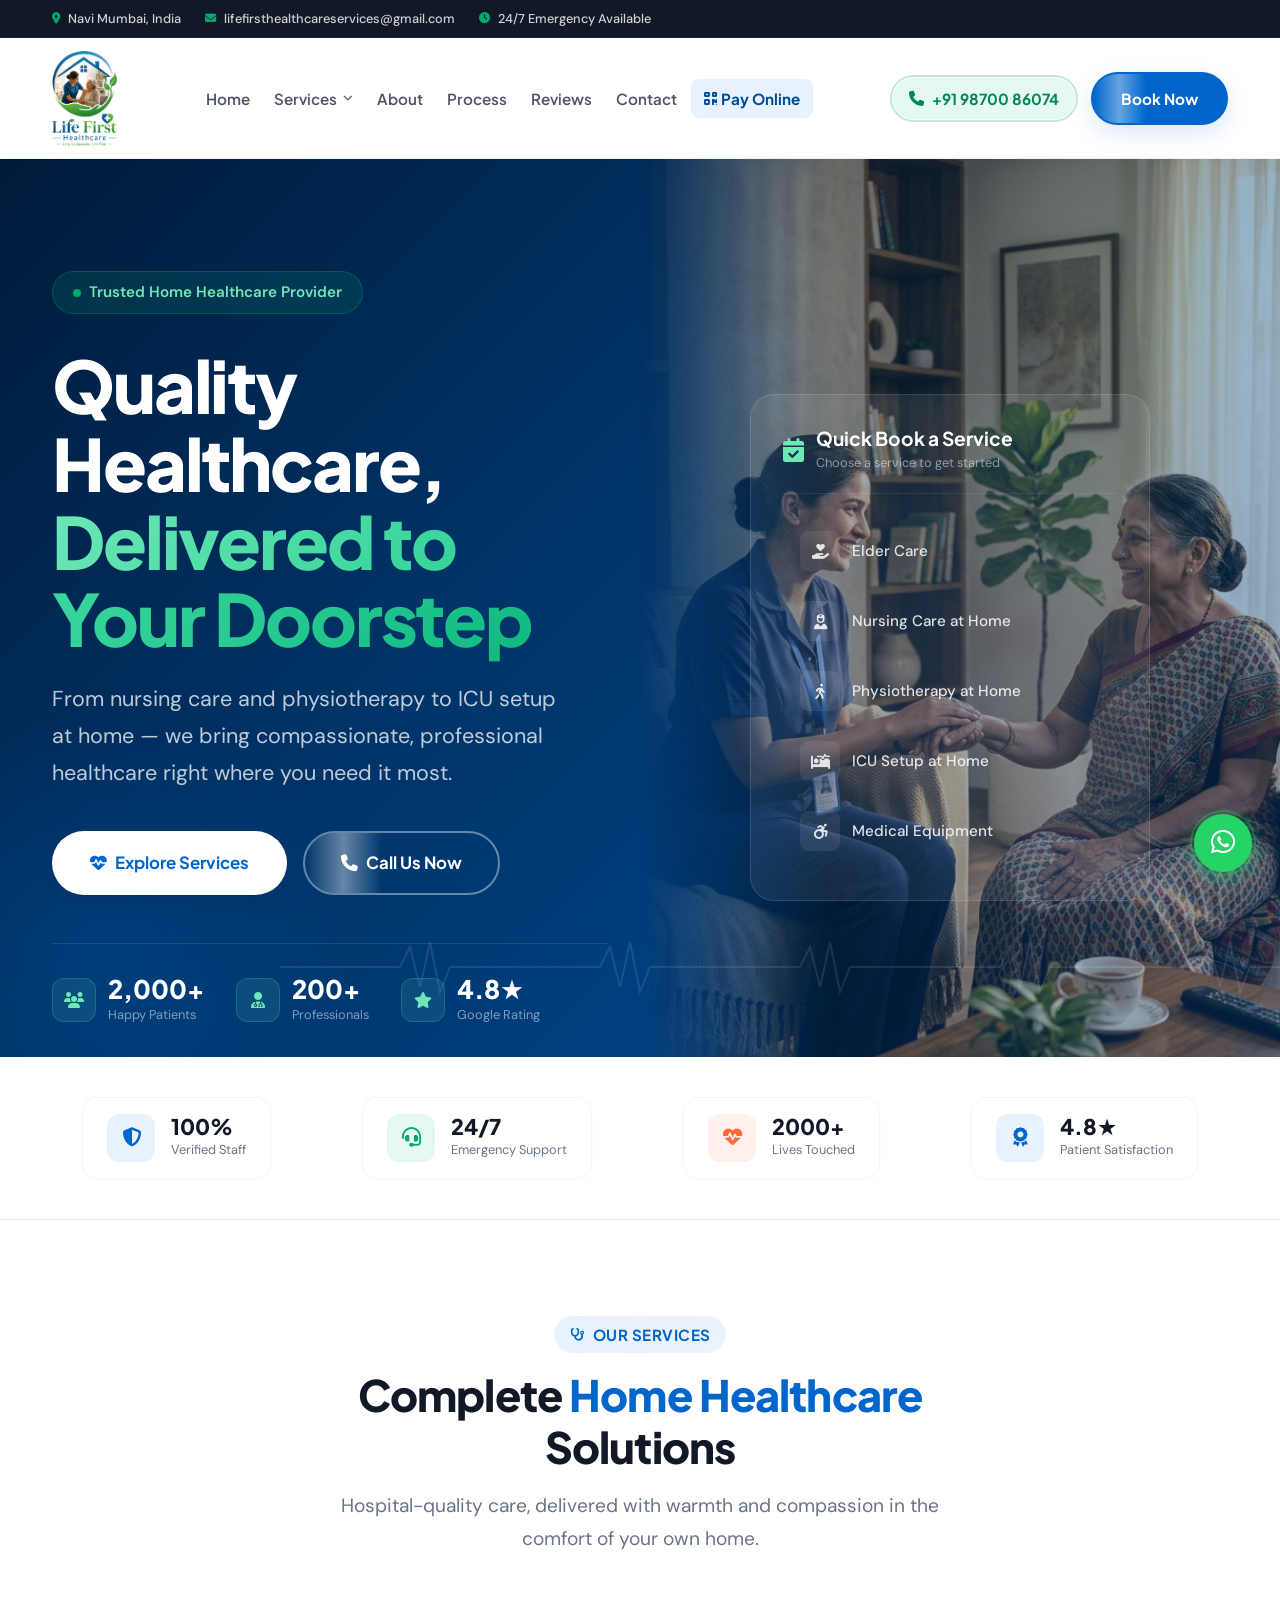
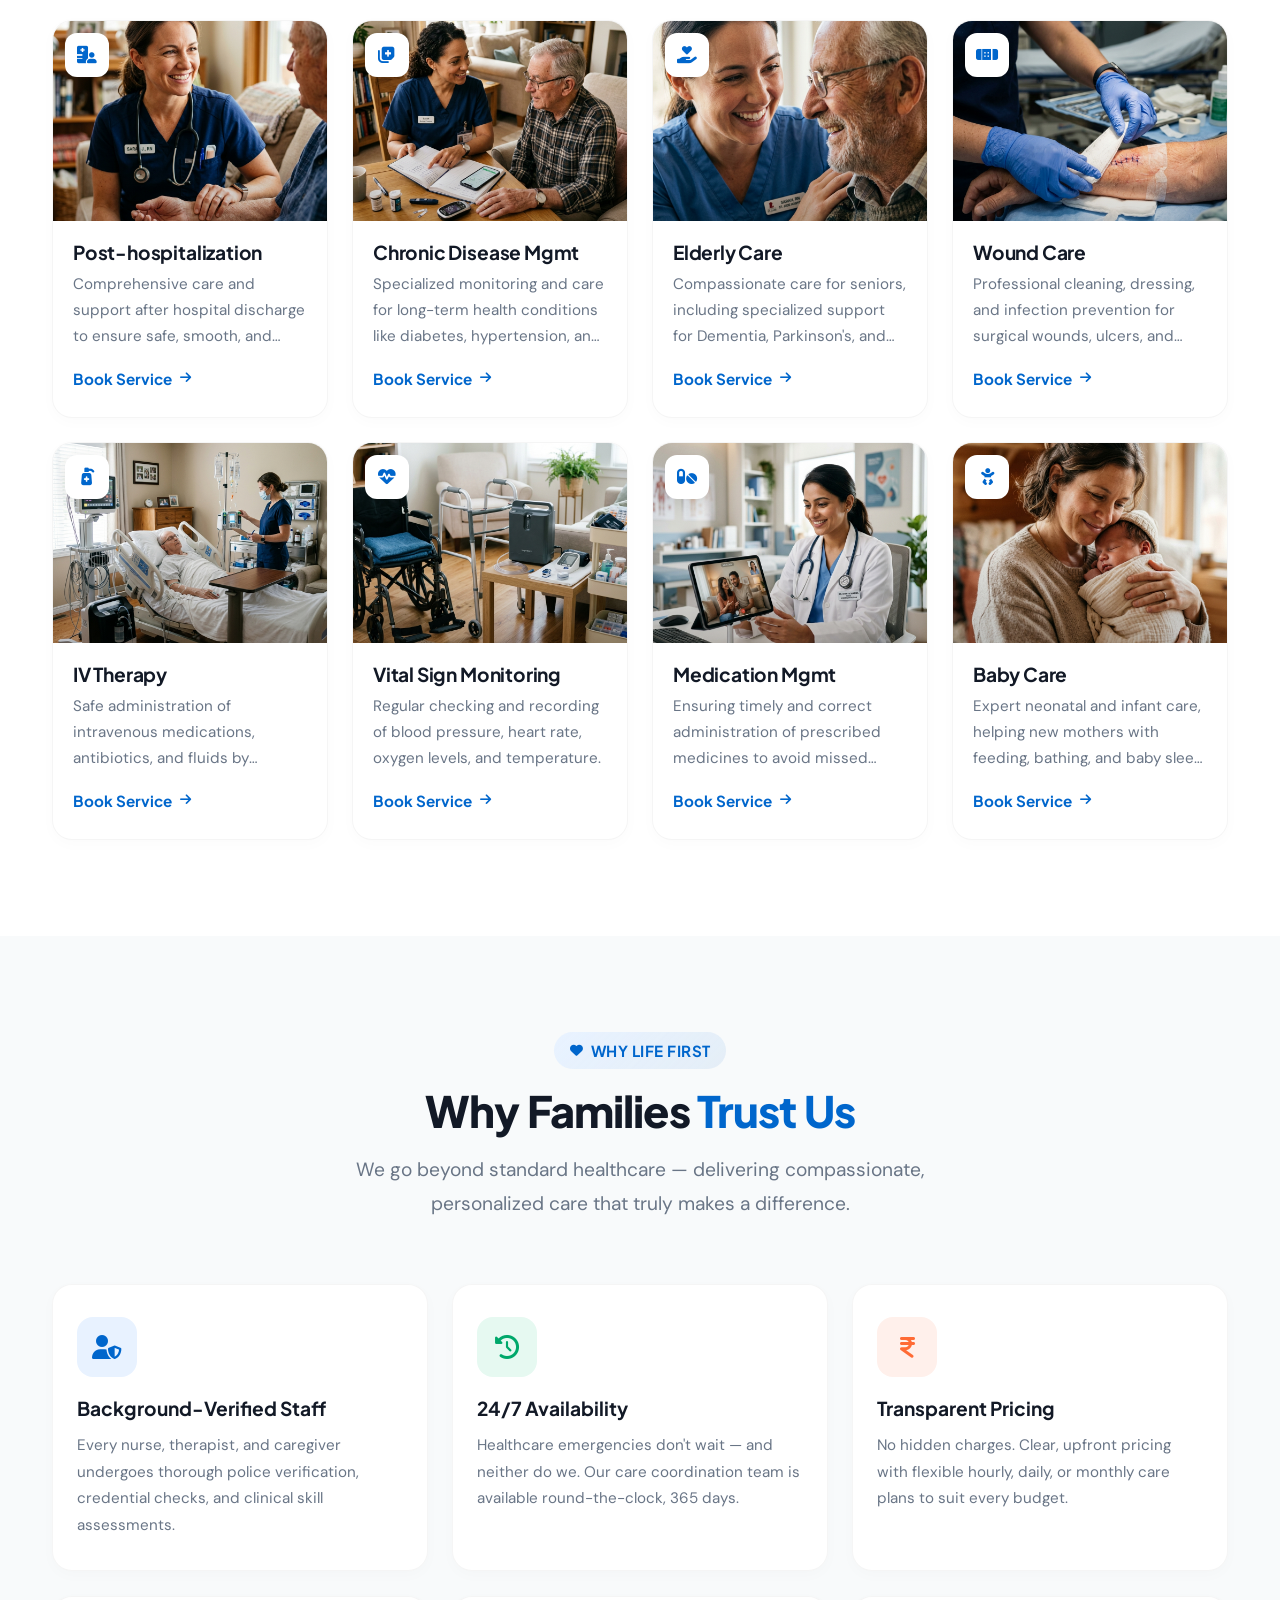
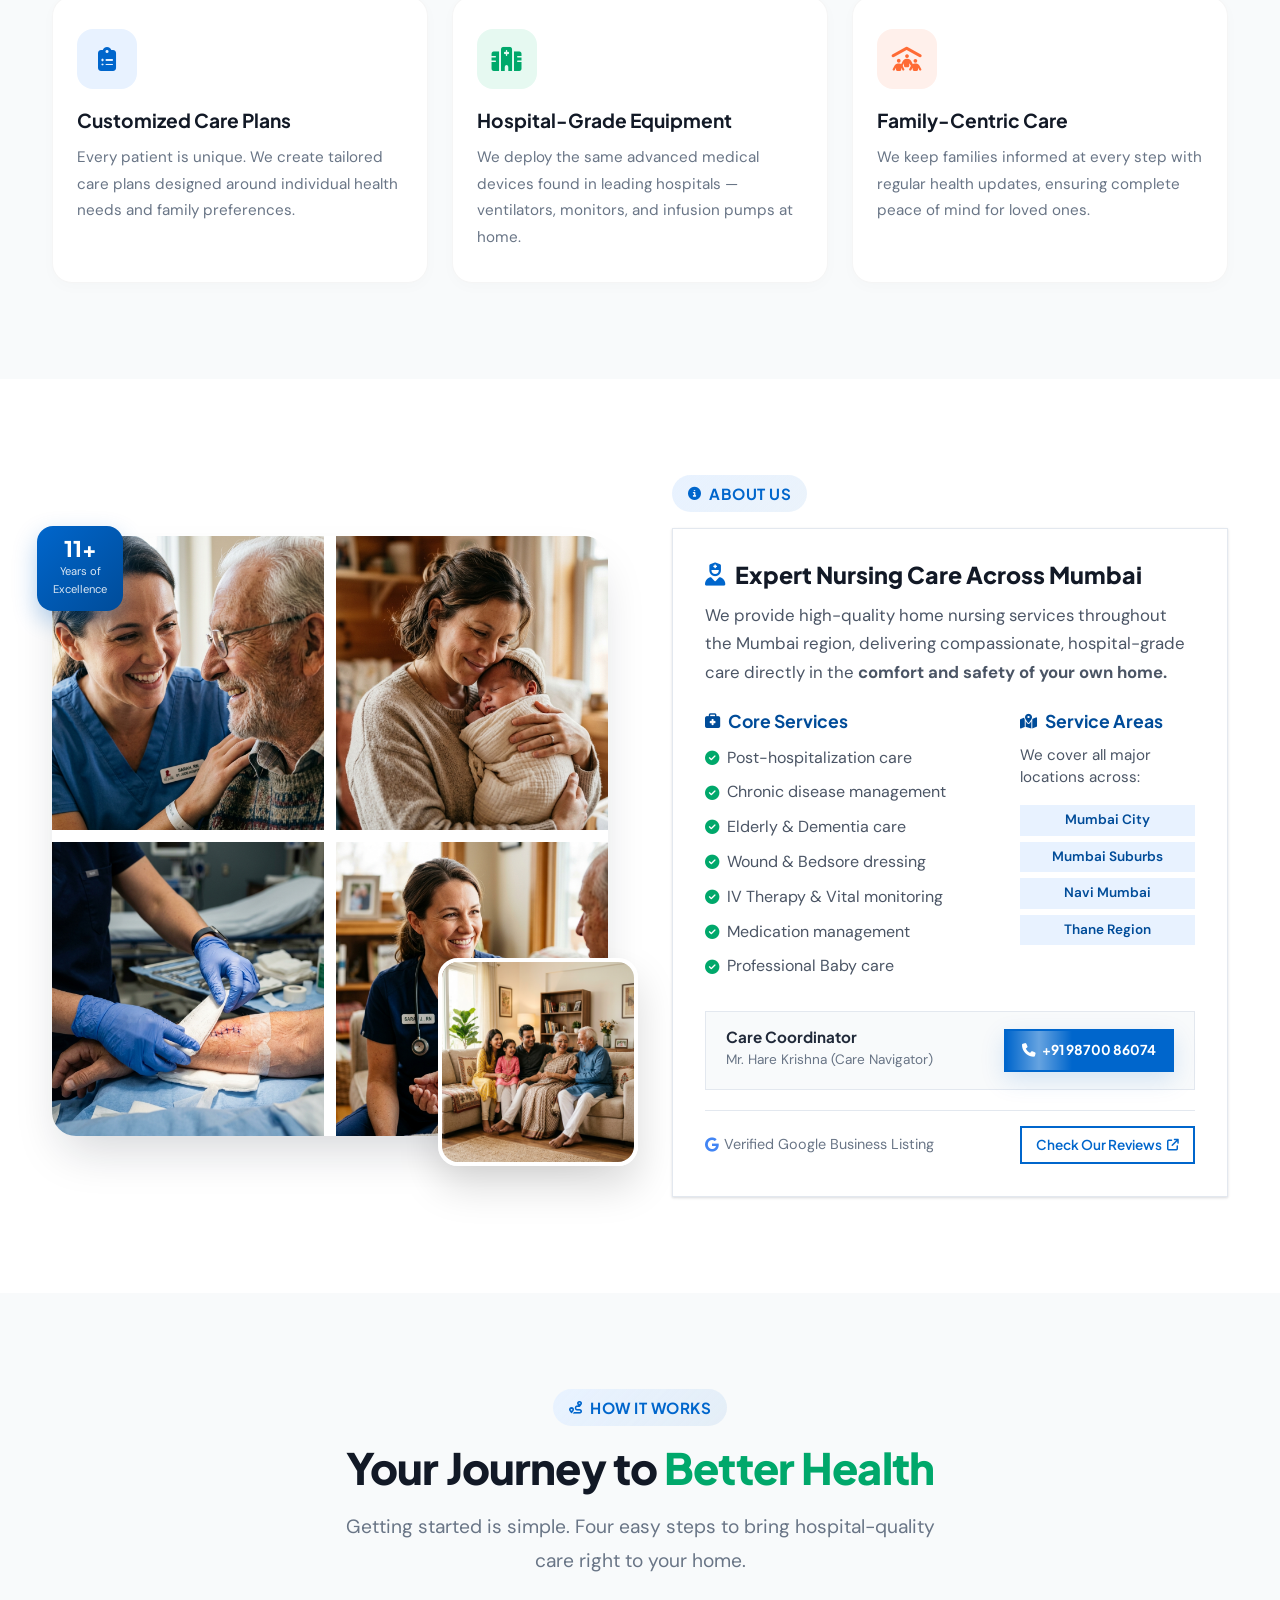
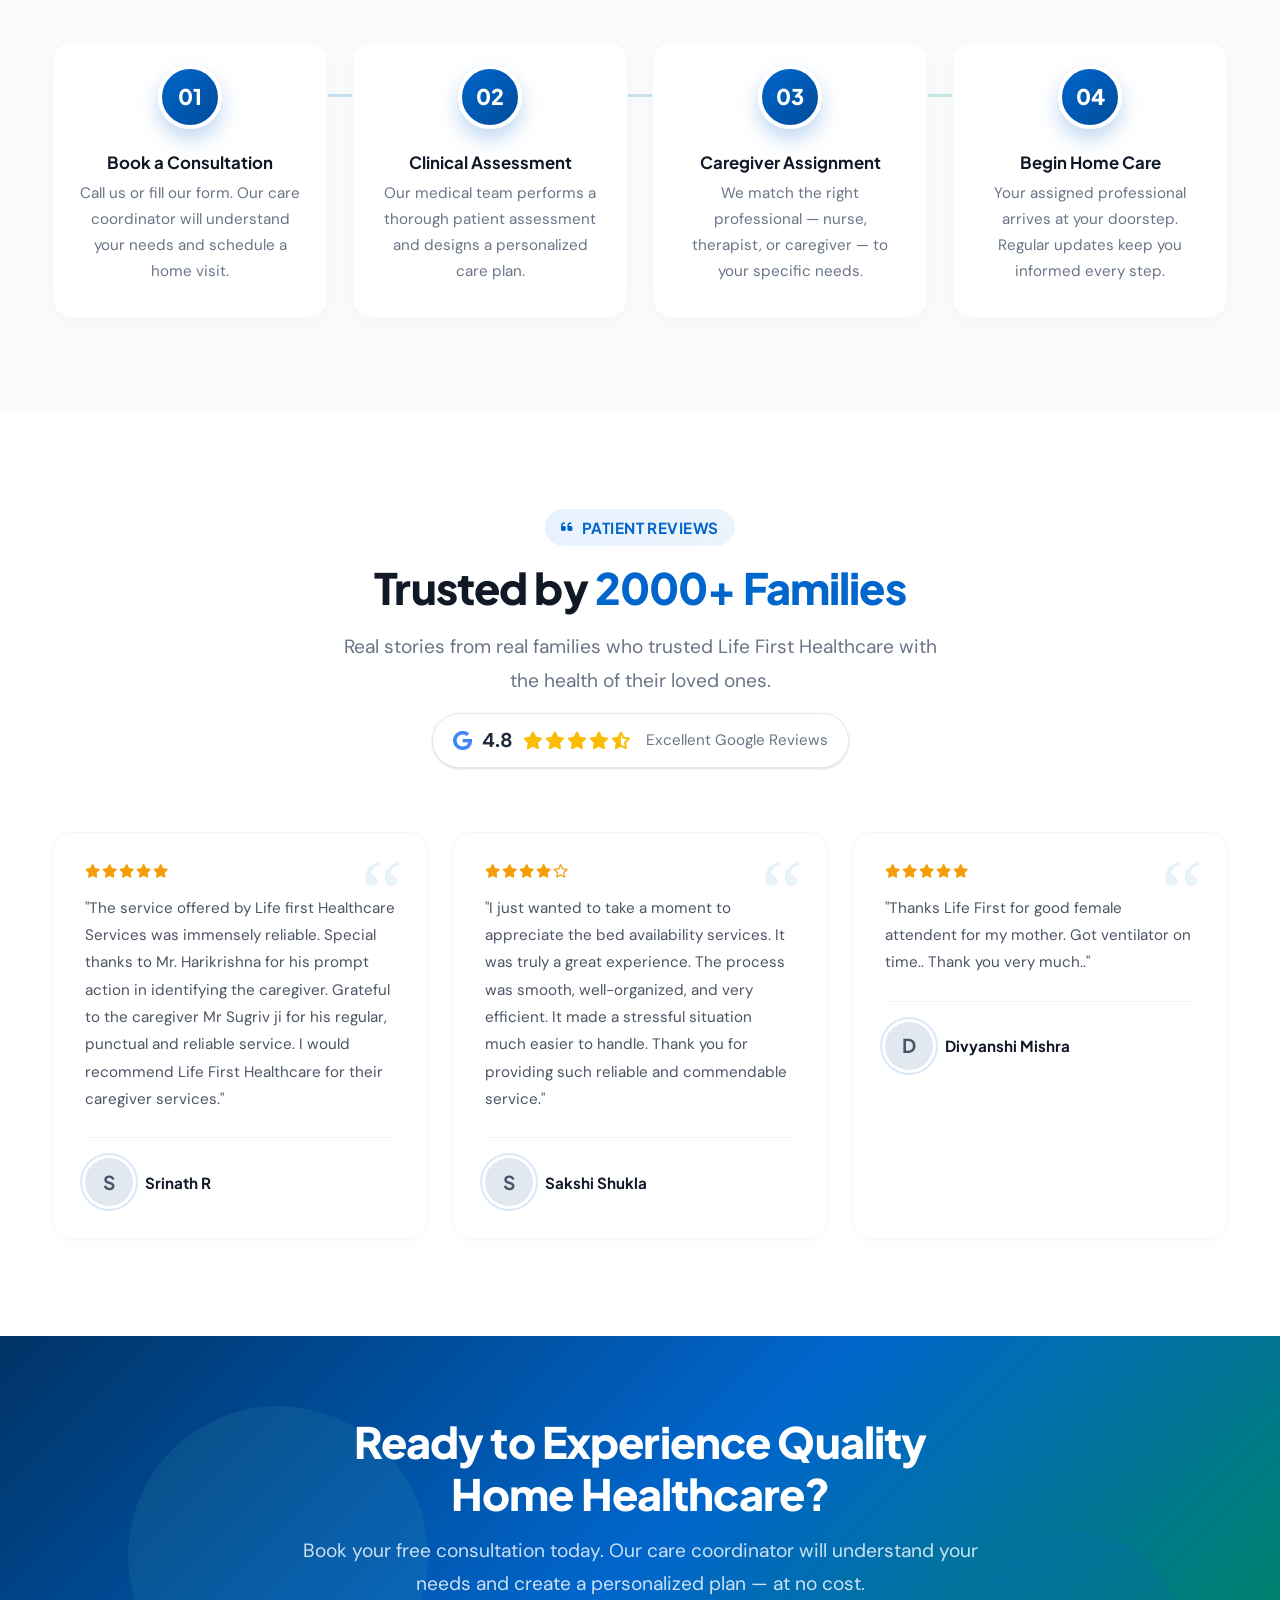
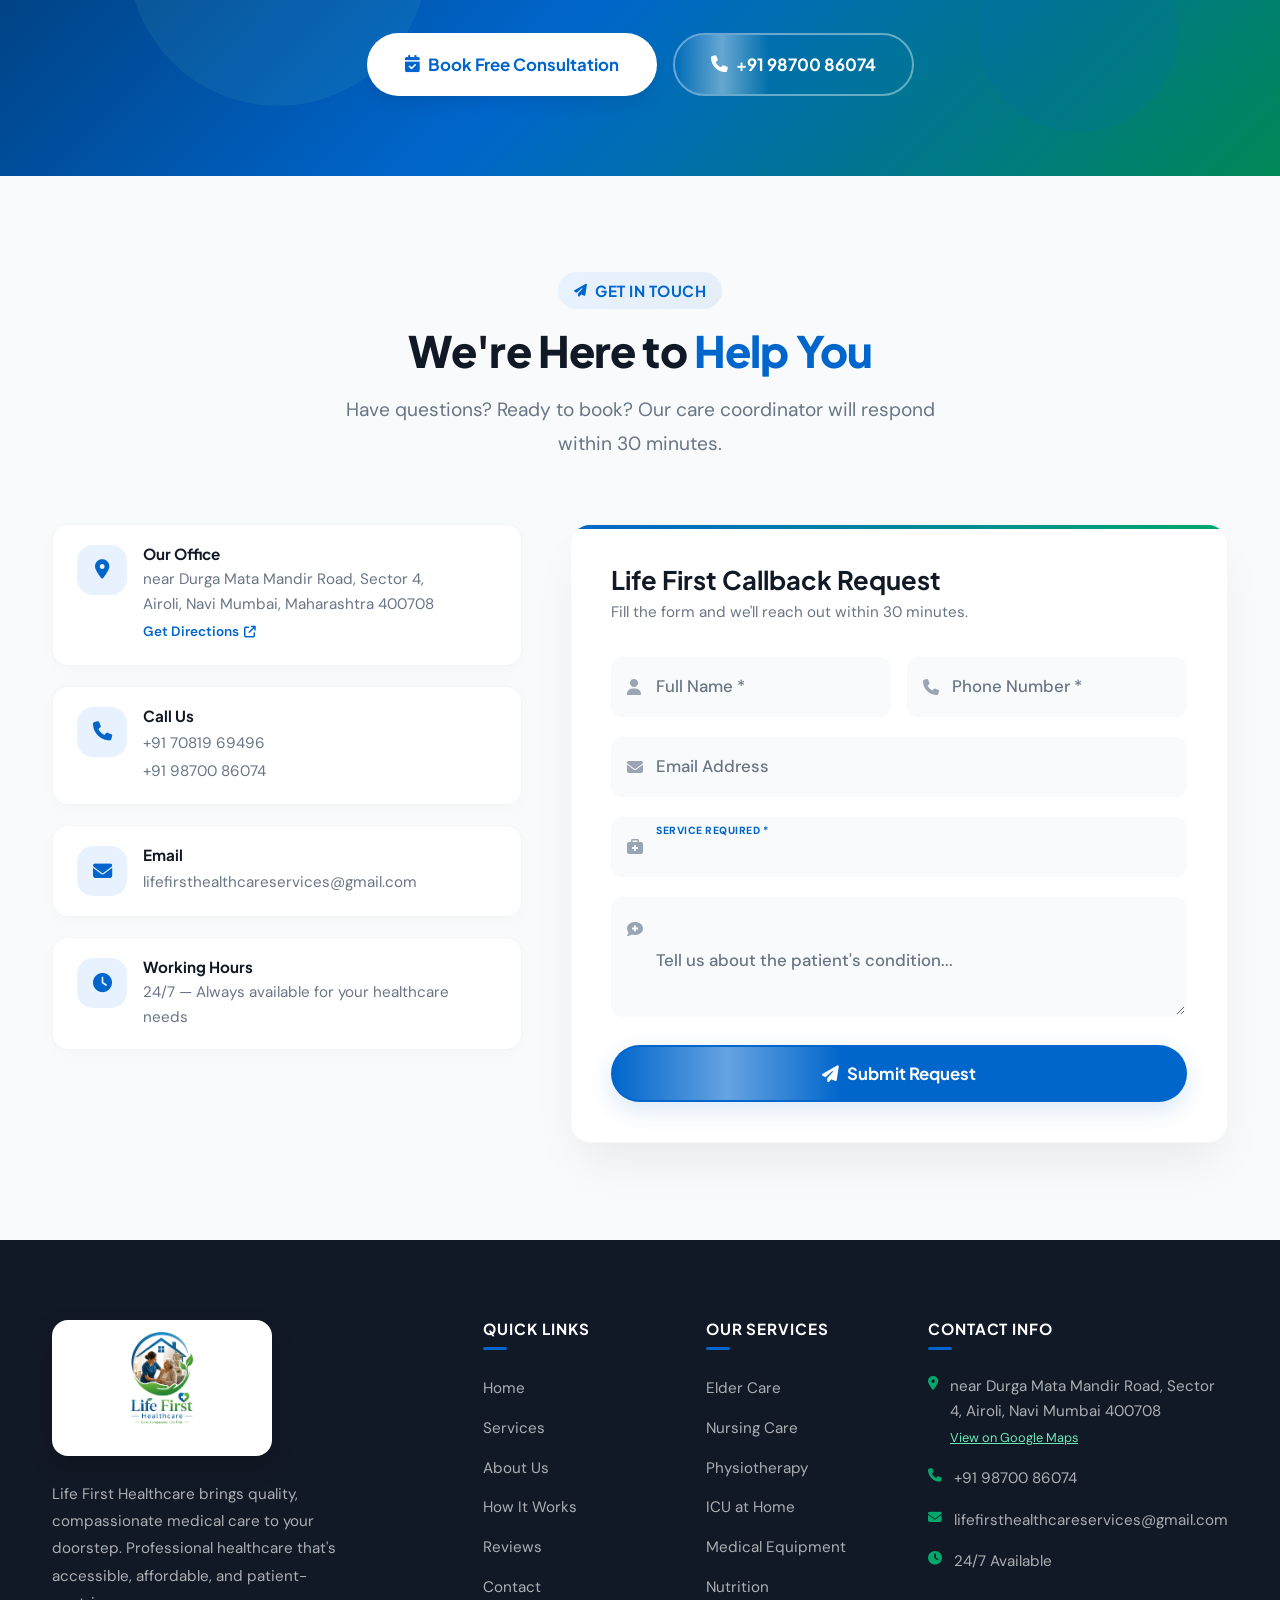
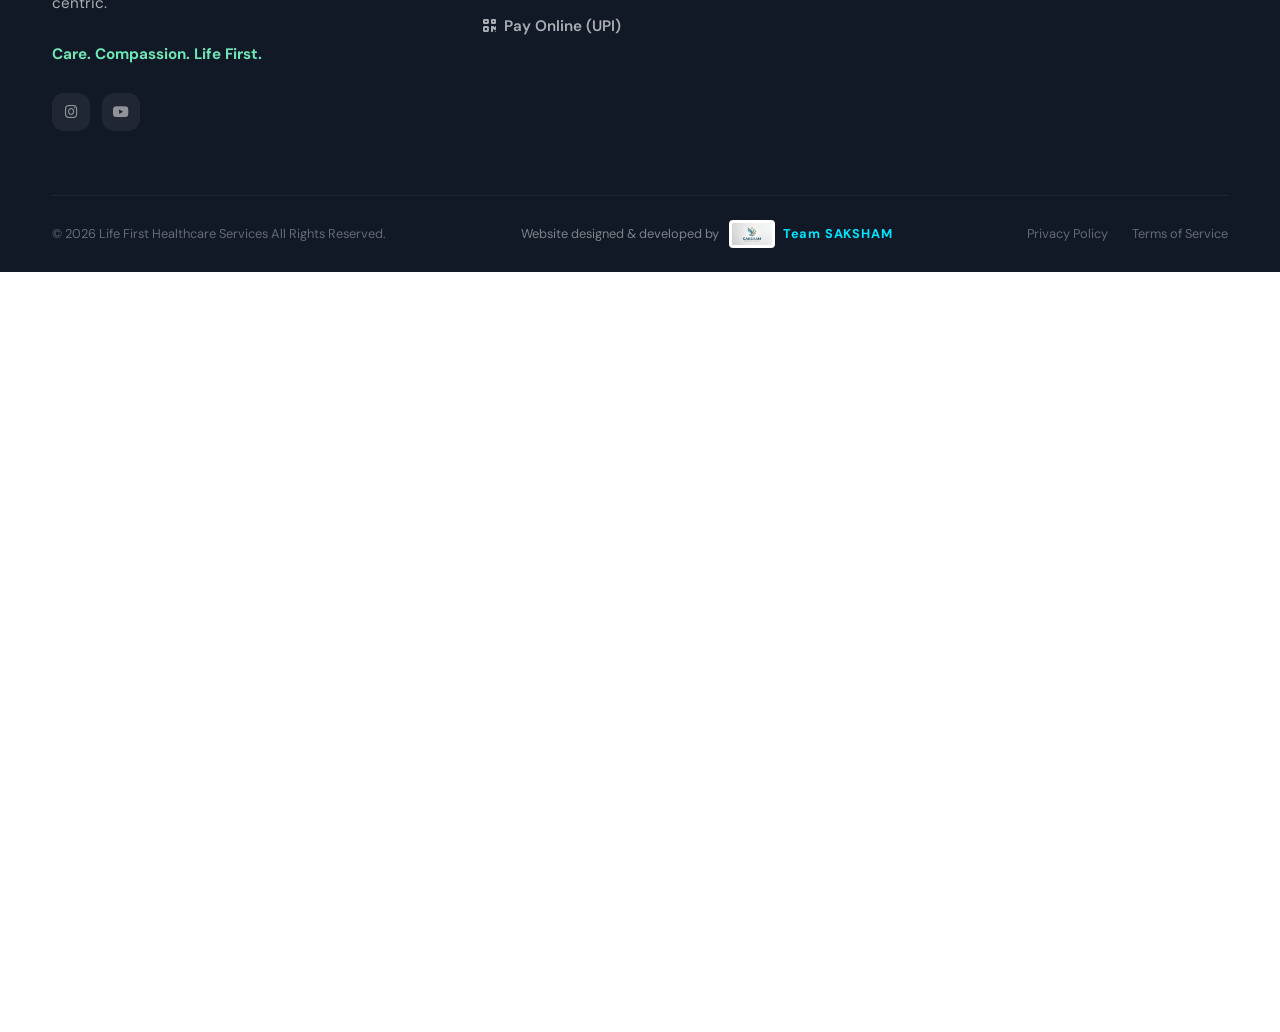
==== index.html @ e231c973 "Mobile: Increased inline style max-width to 768px for floating buttons to catch all mobile screen si" ====
<!DOCTYPE html>
<html lang="en">
<head>
  <meta charset="UTF-8" />
  <meta name="viewport" content="width=device-width, initial-scale=1.0, viewport-fit=cover" />
  <meta name="theme-color" content="#003366" />
  <title>Life First Healthcare - Quality Home Healthcare, Delivered to Your Doorstep</title>
  <meta name="description" content="Life First Healthcare provides premium home healthcare services — elder care, nursing, physiotherapy, ICU at home, lab tests & more. 24/7 care with verified professionals." />
  <meta name="keywords" content="home healthcare, elder care, nursing care, physiotherapy at home, ICU at home, lab tests, medical equipment, dental care, nutrition, Life First Healthcare" />
  
  <!-- Anti-Cache Meta Tags to force mobile browser refresh -->
  <meta http-equiv="Cache-Control" content="no-cache, no-store, must-revalidate" />
  <meta http-equiv="Pragma" content="no-cache" />
  <meta http-equiv="Expires" content="0" />

  <!-- Fonts (Plus Jakarta Sans + DM Sans) -->
  <link rel="preconnect" href="https://fonts.googleapis.com" />
  <link rel="preconnect" href="https://fonts.gstatic.com" crossorigin />
  <link href="https://fonts.googleapis.com/css2?family=Plus+Jakarta+Sans:wght@400;500;600;700;800&family=Playfair+Display:ital,wght@0,600;0,700;1,600&display=swap" rel="stylesheet" />

  <!-- Font Awesome 6 -->
  <link rel="stylesheet" href="https://cdnjs.cloudflare.com/ajax/libs/font-awesome/6.5.1/css/all.min.css" />

  <!-- Stylesheet -->
  <link rel="stylesheet" href="./assets/css/styles.css?v=32" />

  <!-- Favicon -->
  <link rel="icon" type="image/png" href="./assets/images/logo.png?v=2" />

  <!-- Hardcoded Mobile Fixes (Bypasses CSS Cache) -->
  <style>
    @media (max-width: 768px) {
      .whatsapp-float { 
        bottom: max(24px, env(safe-area-inset-bottom)) !important; 
        right: 20px !important; 
      }
      .whatsapp-btn { width: 56px !important; height: 56px !important; font-size: 1.6rem !important; }
      
      .back-to-top { 
        bottom: calc(max(24px, env(safe-area-inset-bottom)) + 72px) !important; 
        right: 28px !important; 
        width: 40px !important; 
        height: 40px !important; 
        font-size: 0.85rem !important; 
      }
    }
  </style>
</head>
<body>

  <!-- ===================== TOP BAR ===================== -->
  <div class="top-bar">
    <div class="container">
      <div class="top-bar-left">
        <div class="top-bar-item">
          <i class="fas fa-location-dot"></i>
          <span>Navi Mumbai, India</span>
        </div>
        <div class="top-bar-item">
          <i class="fas fa-envelope"></i>
          <span>lifefirsthealthcareservices@gmail.com</span>
        </div>
        <div class="top-bar-item">
          <i class="fas fa-clock"></i>
          <span>24/7 Emergency Available</span>
        </div>
      </div>
    </div>
  </div>

  <!-- ===================== HEADER ===================== -->
  <header class="header" id="header">
    <div class="container">
      <nav class="navbar">
        <a href="#home" class="logo">
          <img src="./assets/images/real-logo-cropped.png?v=3" alt="Life First Healthcare" />
        </a>

        <ul class="nav-links" id="navLinks">
          <li><a href="#home" class="active">Home</a></li>
          <li class="dropdown">
            <a href="#services" class="dropdown-toggle">
              Services <i class="fas fa-chevron-down"></i>
            </a>
            <div class="dropdown-menu">
              <a href="#services" class="dropdown-item">
                <span class="dd-icon"><i class="fas fa-hand-holding-heart"></i></span> Elder Care
              </a>
              <a href="#services" class="dropdown-item">
                <span class="dd-icon"><i class="fas fa-user-nurse"></i></span> Nursing Care
              </a>
              <a href="#services" class="dropdown-item">
                <span class="dd-icon"><i class="fas fa-person-walking"></i></span> Physiotherapy
              </a>
              <a href="#services" class="dropdown-item">
                <span class="dd-icon"><i class="fas fa-bed-pulse"></i></span> ICU at Home
              </a>
              <a href="#services" class="dropdown-item">
                <span class="dd-icon"><i class="fas fa-wheelchair-move"></i></span> Medical Equipment
              </a>
              <a href="#services" class="dropdown-item">
                <span class="dd-icon"><i class="fas fa-apple-whole"></i></span> Nutrition
              </a>
            </div>
          </li>
          <li><a href="#about">About</a></li>
          <li><a href="#how-it-works">Process</a></li>
          <li><a href="#testimonials">Reviews</a></li>
          <li><a href="#contact">Contact</a></li>
          <li><a href="#" onclick="openPaymentModal(event)" class="nav-pay-btn"><i class="fas fa-qrcode"></i> Pay Online</a></li>
          <li class="mobile-nav-cta">
            <a href="tel:+919870086074" class="btn btn-accent"><i class="fas fa-phone"></i> +91 98700 86074</a>
            <a href="#contact" class="btn btn-primary">Book Now</a>
          </li>
        </ul>

        <div class="nav-cta">
          <a href="tel:+919870086074" class="nav-phone">
            <i class="fas fa-phone"></i> +91 98700 86074
          </a>
          <a href="#contact" class="btn btn-primary">Book Now</a>
        </div>

        <div class="menu-toggle" id="menuToggle" aria-label="Open menu" role="button" tabindex="0">
          <span></span><span></span><span></span>
        </div>
      </nav>
    </div>
  </header>

  <div class="nav-overlay" id="navOverlay"></div>

  <main id="main-content">
  <!-- ===================== HERO SECTION ===================== -->
  <section class="hero" id="home">
    <div class="hero-bg">
      <img src="./assets/images/hero-premium.png" alt="Compassionate Home Healthcare" />
    </div>

    <!-- EKG Line Animation -->
    <div class="hero-ekg">
      <svg viewBox="0 0 2000 60" fill="none" xmlns="http://www.w3.org/2000/svg">
        <path d="M0 30 L100 30 L120 30 L130 10 L140 50 L150 5 L160 55 L170 30 L200 30 L300 30 L320 30 L330 10 L340 50 L350 5 L360 55 L370 30 L400 30 L500 30 L520 30 L530 10 L540 50 L550 5 L560 55 L570 30 L600 30 L700 30 L720 30 L730 10 L740 50 L750 5 L760 55 L770 30 L800 30 L900 30 L920 30 L930 10 L940 50 L950 5 L960 55 L970 30 L1000 30" stroke="white" stroke-width="2"/>
      </svg>
    </div>

    <div class="container">
      <div class="hero-content">
        <div class="hero-tag">
          <span class="pulse-dot"></span>
          Trusted Home Healthcare Provider
        </div>

        <h1>
          Quality Healthcare,<br>
          <span class="text-gradient">Delivered to Your Doorstep</span>
        </h1>

        <p class="hero-subtitle">
          From nursing care and physiotherapy to ICU setup at home — we bring compassionate, professional healthcare right where you need it most.
        </p>

        <div class="hero-cta">
          <a href="#services" class="btn btn-white btn-lg">
            <i class="fas fa-heartbeat"></i> Explore Services
          </a>
          <a href="tel:+919870086074" class="btn btn-outline-white btn-lg">
            <i class="fas fa-phone"></i> Call Us Now
          </a>
        </div>

        <div class="hero-stats-bar">
          <div class="hero-stat">
            <div class="hero-stat-icon"><i class="fas fa-users"></i></div>
            <div>
              <div class="hero-stat-num" id="statPatients">0+</div>
              <div class="hero-stat-label">Happy Patients</div>
            </div>
          </div>
          <div class="hero-stat">
            <div class="hero-stat-icon"><i class="fas fa-user-doctor"></i></div>
            <div>
              <div class="hero-stat-num" id="statProfessionals">0+</div>
              <div class="hero-stat-label">Professionals</div>
            </div>
          </div>
          <div class="hero-stat">
            <div class="hero-stat-icon"><i class="fas fa-star"></i></div>
            <div>
              <div class="hero-stat-num" id="statRating">0</div>
              <div class="hero-stat-label">Google Rating</div>
            </div>
          </div>
        </div>
      </div>

      <!-- Quick Booking Card -->
      <div class="hero-visual">
        <div class="booking-card">
          <div class="booking-card-header">
            <i class="fas fa-calendar-check"></i>
            <div>
              <h3>Quick Book a Service</h3>
              <p>Choose a service to get started</p>
            </div>
          </div>
          <a href="#contact" class="quick-service">
            <span class="quick-service-icon"><i class="fas fa-hand-holding-heart"></i></span>
            <span class="quick-service-text">Elder Care</span>
            <span class="quick-service-arrow"><i class="fas fa-arrow-right"></i></span>
          </a>
          <a href="#contact" class="quick-service">
            <span class="quick-service-icon"><i class="fas fa-user-nurse"></i></span>
            <span class="quick-service-text">Nursing Care at Home</span>
            <span class="quick-service-arrow"><i class="fas fa-arrow-right"></i></span>
          </a>
          <a href="#contact" class="quick-service">
            <span class="quick-service-icon"><i class="fas fa-person-walking"></i></span>
            <span class="quick-service-text">Physiotherapy at Home</span>
            <span class="quick-service-arrow"><i class="fas fa-arrow-right"></i></span>
          </a>
          <a href="#contact" class="quick-service">
            <span class="quick-service-icon"><i class="fas fa-bed-pulse"></i></span>
            <span class="quick-service-text">ICU Setup at Home</span>
            <span class="quick-service-arrow"><i class="fas fa-arrow-right"></i></span>
          </a>
          <a href="#contact" class="quick-service">
            <span class="quick-service-icon"><i class="fas fa-wheelchair-move"></i></span>
            <span class="quick-service-text">Medical Equipment</span>
            <span class="quick-service-arrow"><i class="fas fa-arrow-right"></i></span>
          </a>
        </div>
      </div>
    </div>
  </section>

  <!-- ===================== TRUST STRIP ===================== -->
  <section class="trust-strip">
    <div class="container">
      <div class="trust-grid">
        <div class="trust-item reveal">
          <div class="trust-item-icon"><i class="fas fa-shield-halved"></i></div>
          <div>
            <div class="trust-item-value">100%</div>
            <div class="trust-item-label">Verified Staff</div>
          </div>
        </div>
        <div class="trust-item reveal d1">
          <div class="trust-item-icon green"><i class="fas fa-headset"></i></div>
          <div>
            <div class="trust-item-value">24/7</div>
            <div class="trust-item-label">Emergency Support</div>
          </div>
        </div>
        <div class="trust-item reveal d2">
          <div class="trust-item-icon warm"><i class="fas fa-heart-pulse"></i></div>
          <div>
            <div class="trust-item-value">2000+</div>
            <div class="trust-item-label">Lives Touched</div>
          </div>
        </div>
        <div class="trust-item reveal d3">
          <div class="trust-item-icon"><i class="fas fa-award"></i></div>
          <div>
            <div class="trust-item-value">4.8★</div>
            <div class="trust-item-label">Patient Satisfaction</div>
          </div>
        </div>
      </div>
    </div>
  </section>

  <!-- ===================== SERVICES ===================== -->
  <section class="section" id="services">
    <div class="container">
      <div class="section-header reveal">
        <span class="section-label"><i class="fas fa-stethoscope"></i> Our Services</span>
        <h2 class="section-title">Complete <span class="highlight">Home Healthcare</span> Solutions</h2>
        <p class="section-desc">Hospital-quality care, delivered with warmth and compassion in the comfort of your own home.</p>
      </div>

      <div class="services-grid">
        <div class="service-card reveal">
          <div class="service-card-img">
            <img src="./assets/images/post-hospitalization.png" alt="Post-hospitalization care" loading="lazy" />
            <div class="service-icon-badge"><i class="fas fa-hospital-user"></i></div>
          </div>
          <div class="service-card-body">
            <h3>Post-hospitalization</h3>
            <p>Comprehensive care and support after hospital discharge to ensure safe, smooth, and speedy recovery at home.</p>
            <a href="#contact" class="service-card-link">Book Service <i class="fas fa-arrow-right"></i></a>
          </div>
        </div>

        <div class="service-card reveal d1">
          <div class="service-card-img">
            <img src="./assets/images/chronic-disease.png" alt="Chronic disease management" loading="lazy" />
            <div class="service-icon-badge"><i class="fas fa-notes-medical"></i></div>
          </div>
          <div class="service-card-body">
            <h3>Chronic Disease Mgmt</h3>
            <p>Specialized monitoring and care for long-term health conditions like diabetes, hypertension, and respiratory illnesses.</p>
            <a href="#contact" class="service-card-link">Book Service <i class="fas fa-arrow-right"></i></a>
          </div>
        </div>

        <div class="service-card reveal d2">
          <div class="service-card-img">
            <img src="./assets/images/elder-care.png" alt="Elderly care" loading="lazy" />
            <div class="service-icon-badge"><i class="fas fa-hand-holding-heart"></i></div>
          </div>
          <div class="service-card-body">
            <h3>Elderly Care</h3>
            <p>Compassionate care for seniors, including specialized support for Dementia, Parkinson's, and Alzheimer's patients.</p>
            <a href="#contact" class="service-card-link">Book Service <i class="fas fa-arrow-right"></i></a>
          </div>
        </div>

        <div class="service-card reveal d3">
          <div class="service-card-img">
            <img src="./assets/images/wound-care.png" alt="Wound care" loading="lazy" />
            <div class="service-icon-badge"><i class="fas fa-band-aid"></i></div>
          </div>
          <div class="service-card-body">
            <h3>Wound Care</h3>
            <p>Professional cleaning, dressing, and infection prevention for surgical wounds, ulcers, and bedsores.</p>
            <a href="#contact" class="service-card-link">Book Service <i class="fas fa-arrow-right"></i></a>
          </div>
        </div>

        <div class="service-card reveal d4">
          <div class="service-card-img">
            <img src="./assets/images/icu-at-home.png" alt="IV therapy" loading="lazy" />
            <div class="service-icon-badge"><i class="fas fa-pump-medical"></i></div>
          </div>
          <div class="service-card-body">
            <h3>IV Therapy</h3>
            <p>Safe administration of intravenous medications, antibiotics, and fluids by registered nurses at home.</p>
            <a href="#contact" class="service-card-link">Book Service <i class="fas fa-arrow-right"></i></a>
          </div>
        </div>

        <div class="service-card reveal d5">
          <div class="service-card-img">
            <img src="./assets/images/medical-equipment.png" alt="Vital sign monitoring" loading="lazy" />
            <div class="service-icon-badge"><i class="fas fa-heart-pulse"></i></div>
          </div>
          <div class="service-card-body">
            <h3>Vital Sign Monitoring</h3>
            <p>Regular checking and recording of blood pressure, heart rate, oxygen levels, and temperature.</p>
            <a href="#contact" class="service-card-link">Book Service <i class="fas fa-arrow-right"></i></a>
          </div>
        </div>

        <div class="service-card reveal d6">
          <div class="service-card-img">
            <img src="./assets/images/doctor-consultation.png" alt="Medication management" loading="lazy" />
            <div class="service-icon-badge"><i class="fas fa-pills"></i></div>
          </div>
          <div class="service-card-body">
            <h3>Medication Mgmt</h3>
            <p>Ensuring timely and correct administration of prescribed medicines to avoid missed doses or errors.</p>
            <a href="#contact" class="service-card-link">Book Service <i class="fas fa-arrow-right"></i></a>
          </div>
        </div>

        <div class="service-card reveal d7">
          <div class="service-card-img">
            <img src="./assets/images/baby-care.png" alt="Baby care" loading="lazy" />
            <div class="service-icon-badge"><i class="fas fa-baby"></i></div>
          </div>
          <div class="service-card-body">
            <h3>Baby Care</h3>
            <p>Expert neonatal and infant care, helping new mothers with feeding, bathing, and baby sleep routines.</p>
            <a href="#contact" class="service-card-link">Book Service <i class="fas fa-arrow-right"></i></a>
          </div>
        </div>
      </div>
    </div>
  </section>

  <!-- ===================== WHY CHOOSE US ===================== -->
  <section class="section why-section" id="why-us">
    <div class="container">
      <div class="section-header reveal">
        <span class="section-label"><i class="fas fa-heart"></i> Why Life First</span>
        <h2 class="section-title">Why Families <span class="highlight">Trust Us</span></h2>
        <p class="section-desc">We go beyond standard healthcare — delivering compassionate, personalized care that truly makes a difference.</p>
      </div>

      <div class="why-grid">
        <div class="why-card reveal">
          <div class="why-card-icon blue"><i class="fas fa-user-shield"></i></div>
          <h3>Background-Verified Staff</h3>
          <p>Every nurse, therapist, and caregiver undergoes thorough police verification, credential checks, and clinical skill assessments.</p>
        </div>
        <div class="why-card reveal d1">
          <div class="why-card-icon green"><i class="fas fa-clock-rotate-left"></i></div>
          <h3>24/7 Availability</h3>
          <p>Healthcare emergencies don't wait — and neither do we. Our care coordination team is available round-the-clock, 365 days.</p>
        </div>
        <div class="why-card reveal d2">
          <div class="why-card-icon warm"><i class="fas fa-indian-rupee-sign"></i></div>
          <h3>Transparent Pricing</h3>
          <p>No hidden charges. Clear, upfront pricing with flexible hourly, daily, or monthly care plans to suit every budget.</p>
        </div>
        <div class="why-card reveal d3">
          <div class="why-card-icon blue"><i class="fas fa-clipboard-list"></i></div>
          <h3>Customized Care Plans</h3>
          <p>Every patient is unique. We create tailored care plans designed around individual health needs and family preferences.</p>
        </div>
        <div class="why-card reveal d4">
          <div class="why-card-icon green"><i class="fas fa-hospital"></i></div>
          <h3>Hospital-Grade Equipment</h3>
          <p>We deploy the same advanced medical devices found in leading hospitals — ventilators, monitors, and infusion pumps at home.</p>
        </div>
        <div class="why-card reveal d5">
          <div class="why-card-icon warm"><i class="fas fa-people-roof"></i></div>
          <h3>Family-Centric Care</h3>
          <p>We keep families informed at every step with regular health updates, ensuring complete peace of mind for loved ones.</p>
        </div>
      </div>
    </div>
  </section>

  <!-- ===================== ABOUT US ===================== -->
  <section class="section" id="about">
    <div class="container">
      <div class="about-grid">
        <div class="about-images reveal">
          <div class="about-experience-badge">
            <div class="num">11+</div>
            <div class="txt">Years of<br>Excellence</div>
          </div>
          <div class="about-img-main">
            <img src="./assets/images/elder-care.png" alt="Elderly Care" loading="lazy" />
            <img src="./assets/images/baby-care.png" alt="Baby Care" loading="lazy" />
            <img src="./assets/images/wound-care.png" alt="Wound Care" loading="lazy" />
            <img src="./assets/images/post-hospitalization.png" alt="Post Hospitalization" loading="lazy" />
          </div>
          <div class="about-img-float">
            <img src="./assets/images/happy-family.png" alt="Happy patient family" loading="lazy" />
          </div>
        </div>

        <div class="about-content reveal d2">
          <span class="section-label"><i class="fas fa-info-circle"></i> About Us</span>
          
          <div class="message-card" style="background: var(--white); border-radius: var(--radius-lg); padding: var(--sp-8); box-shadow: var(--shadow-sm); border: 1px solid var(--gray-200); font-family: 'DM Sans', sans-serif;">
            
            <h3 style="font-size: 1.45rem; color: var(--gray-900); font-weight: 800; margin-bottom: var(--sp-3); font-family: var(--font-heading); display: flex; align-items: center; gap: 10px;">
              <i class="fas fa-user-nurse" style="color: var(--primary);"></i> Expert Nursing Care Across Mumbai
            </h3>
            
            <p style="font-size: 1.05rem; color: var(--gray-600); line-height: 1.7; margin-bottom: var(--sp-6);">
              We provide high-quality home nursing services throughout the Mumbai region, delivering compassionate, hospital-grade care directly in the <strong>comfort and safety of your own home.</strong>
            </p>
            
            <div class="about-info-grid">
              <div>
                <h4 style="font-size: 1.1rem; color: var(--primary-dark); font-weight: 700; margin-bottom: var(--sp-3); display: flex; align-items: center; gap: 8px;">
                  <i class="fas fa-briefcase-medical" style="font-size: 0.95rem;"></i> Core Services
                </h4>
                <ul style="list-style: none; padding-left: 0; line-height: 1.8; color: var(--gray-600); font-size: 1rem;">
                  <li style="display: flex; align-items: center; gap: 8px; margin-bottom: 6px;"><i class="fas fa-check-circle" style="color: var(--accent); font-size: 0.9rem;"></i> Post-hospitalization care</li>
                  <li style="display: flex; align-items: center; gap: 8px; margin-bottom: 6px;"><i class="fas fa-check-circle" style="color: var(--accent); font-size: 0.9rem;"></i> Chronic disease management</li>
                  <li style="display: flex; align-items: center; gap: 8px; margin-bottom: 6px;"><i class="fas fa-check-circle" style="color: var(--accent); font-size: 0.9rem;"></i> Elderly & Dementia care</li>
                  <li style="display: flex; align-items: center; gap: 8px; margin-bottom: 6px;"><i class="fas fa-check-circle" style="color: var(--accent); font-size: 0.9rem;"></i> Wound & Bedsore dressing</li>
                  <li style="display: flex; align-items: center; gap: 8px; margin-bottom: 6px;"><i class="fas fa-check-circle" style="color: var(--accent); font-size: 0.9rem;"></i> IV Therapy & Vital monitoring</li>
                  <li style="display: flex; align-items: center; gap: 8px; margin-bottom: 6px;"><i class="fas fa-check-circle" style="color: var(--accent); font-size: 0.9rem;"></i> Medication management</li>
                  <li style="display: flex; align-items: center; gap: 8px; margin-bottom: 6px;"><i class="fas fa-check-circle" style="color: var(--accent); font-size: 0.9rem;"></i> Professional Baby care</li>
                </ul>
              </div>
              <div>
                <h4 style="font-size: 1.1rem; color: var(--primary-dark); font-weight: 700; margin-bottom: var(--sp-3); display: flex; align-items: center; gap: 8px;">
                  <i class="fas fa-map-location-dot" style="font-size: 0.95rem;"></i> Service Areas
                </h4>
                <p style="color: var(--gray-600); font-size: 0.95rem; line-height: 1.5; margin-bottom: var(--sp-4);">
                  We cover all major locations across:
                </p>
                <div style="display: flex; flex-direction: column; gap: 6px;">
                  <span style="background: var(--primary-light); color: var(--primary-dark); padding: 4px 10px; border-radius: var(--radius-sm); font-size: 0.85rem; font-weight: 600; text-align: center;">Mumbai City</span>
                  <span style="background: var(--primary-light); color: var(--primary-dark); padding: 4px 10px; border-radius: var(--radius-sm); font-size: 0.85rem; font-weight: 600; text-align: center;">Mumbai Suburbs</span>
                  <span style="background: var(--primary-light); color: var(--primary-dark); padding: 4px 10px; border-radius: var(--radius-sm); font-size: 0.85rem; font-weight: 600; text-align: center;">Navi Mumbai</span>
                  <span style="background: var(--primary-light); color: var(--primary-dark); padding: 4px 10px; border-radius: var(--radius-sm); font-size: 0.85rem; font-weight: 600; text-align: center;">Thane Region</span>
                </div>
              </div>
            </div>

            <div style="background: var(--gray-50); border-radius: var(--radius-md); padding: var(--sp-4) var(--sp-5); border: 1px solid var(--gray-200); margin-bottom: var(--sp-5); display: flex; align-items: center; justify-content: space-between; flex-wrap: wrap; gap: 15px;">
              <div>
                <h4 style="font-size: 0.95rem; color: var(--gray-800); font-weight: 700; margin-bottom: 2px;">Care Coordinator</h4>
                <p style="color: var(--gray-500); font-size: 0.85rem; margin-bottom: 0;">Mr. Hare Krishna (Care Navigator)</p>
              </div>
              <a href="tel:+919870086074" class="btn btn-primary btn-sm" style="font-size: 0.85rem; display: inline-flex; align-items: center; gap: 6px; padding: 8px 16px; border-radius: var(--radius-md); font-weight: 700; text-decoration: none;">
                <i class="fas fa-phone"></i> +91 98700 86074
              </a>
            </div>

            <!-- Clickable Google Reviews section inside About Us card -->
            <div style="display: flex; align-items: center; justify-content: space-between; flex-wrap: wrap; gap: 10px; border-top: 1px solid var(--gray-200); padding-top: 15px;">
              <span style="font-size: 0.9rem; color: var(--gray-500); display: flex; align-items: center; gap: 5px;">
                <i class="fab fa-google" style="color: #4285F4;"></i> Verified Google Business Listing
              </span>
              <a href="https://www.google.com/search?q=life+first+healthcare+services+navi+mumbai+reviews" target="_blank" rel="noopener" class="btn btn-outline-primary" style="font-size: 0.85rem; padding: 6px 14px; text-decoration: none; display: inline-flex; align-items: center; gap: 5px; border-radius: var(--radius-md); font-weight: 600;">
                Check Our Reviews <i class="fas fa-arrow-up-right-from-square" style="font-size: 0.75rem;"></i>
              </a>
            </div>
          </div>
        </div>
      </div>
    </div>
  </section>

  <!-- ===================== HOW IT WORKS ===================== -->
  <section class="section why-section" id="how-it-works">
    <div class="container">
      <div class="section-header reveal">
        <span class="section-label"><i class="fas fa-route"></i> How It Works</span>
        <h2 class="section-title">Your Journey to <span class="highlight-green">Better Health</span></h2>
        <p class="section-desc">Getting started is simple. Four easy steps to bring hospital-quality care right to your home.</p>
      </div>

      <div class="steps-grid">
        <div class="step-card reveal">
          <div class="step-num">01</div>
          <h3>Book a Consultation</h3>
          <p>Call us or fill our form. Our care coordinator will understand your needs and schedule a home visit.</p>
        </div>
        <div class="step-card reveal d1">
          <div class="step-num">02</div>
          <h3>Clinical Assessment</h3>
          <p>Our medical team performs a thorough patient assessment and designs a personalized care plan.</p>
        </div>
        <div class="step-card reveal d2">
          <div class="step-num">03</div>
          <h3>Caregiver Assignment</h3>
          <p>We match the right professional — nurse, therapist, or caregiver — to your specific needs.</p>
        </div>
        <div class="step-card reveal d3">
          <div class="step-num">04</div>
          <h3>Begin Home Care</h3>
          <p>Your assigned professional arrives at your doorstep. Regular updates keep you informed every step.</p>
        </div>
      </div>
    </div>
  </section>

  <!-- ===================== TESTIMONIALS ===================== -->
  <section class="section" id="testimonials">
    <div class="container">
      <div class="section-header reveal">
        <span class="section-label"><i class="fas fa-quote-left"></i> Patient Reviews</span>
        <h2 class="section-title">Trusted by <span class="highlight">2000+ Families</span></h2>
        <p class="section-desc">Real stories from real families who trusted Life First Healthcare with the health of their loved ones.</p>
        
        <a href="https://www.google.com/search?q=life+first+healthcare+services+navi+mumbai+reviews" target="_blank" rel="noopener" class="google-rating" style="margin-top: var(--sp-4); display: inline-flex; align-items: center; justify-content: center; gap: 10px; background: var(--white); padding: 10px 20px; border-radius: 50px; box-shadow: var(--shadow-sm); border: 1px solid var(--gray-200); text-decoration: none; transition: all 0.3s ease;" onmouseover="this.style.transform='translateY(-2px)'; this.style.boxShadow='var(--shadow-md)';" onmouseout="this.style.transform='none'; this.style.boxShadow='var(--shadow-sm)';">
          <i class="fab fa-google" style="color: #4285F4; font-size: 1.25rem;"></i>
          <span style="font-size: 1.25rem; font-weight: 700; color: var(--gray-800);">4.8</span>
          <div class="stars" style="color: #fbbc04; font-size: 1.1rem; display: flex; gap: 2px;">
            <i class="fas fa-star"></i><i class="fas fa-star"></i><i class="fas fa-star"></i><i class="fas fa-star"></i><i class="fas fa-star-half-alt"></i>
          </div>
          <span style="color: var(--gray-500); font-size: 0.95rem; margin-left: 5px;">Excellent Google Reviews</span>
        </a>
      </div>

      <div class="testimonials-grid">
        <div class="testimonial-card reveal">
          <div class="testimonial-stars" style="color: #fbbc04;">
            <i class="fas fa-star"></i><i class="fas fa-star"></i><i class="fas fa-star"></i><i class="fas fa-star"></i><i class="fas fa-star"></i>
          </div>
          <p class="testimonial-text">"The service offered by Life first Healthcare Services was immensely reliable. Special thanks to Mr. Harikrishna for his prompt action in identifying the caregiver. Grateful to the caregiver Mr Sugriv ji for his regular, punctual and reliable service. I would recommend Life First Healthcare for their caregiver services."</p>
          <div class="testimonial-author">
            <div class="testimonial-avatar" style="background: #e2e8f0; color: #475569; display: flex; align-items: center; justify-content: center; font-weight: bold; border-radius: 50%; font-size: 1.2rem;">S</div>
            <div>
              <div class="testimonial-name">Srinath R</div>
            </div>
          </div>
        </div>

        <div class="testimonial-card reveal d1">
          <div class="testimonial-stars" style="color: #fbbc04;">
            <i class="fas fa-star"></i><i class="fas fa-star"></i><i class="fas fa-star"></i><i class="fas fa-star"></i><i class="far fa-star"></i>
          </div>
          <p class="testimonial-text">"I just wanted to take a moment to appreciate the bed availability services. It was truly a great experience. The process was smooth, well-organized, and very efficient. It made a stressful situation much easier to handle. Thank you for providing such reliable and commendable service."</p>
          <div class="testimonial-author">
            <div class="testimonial-avatar" style="background: #e2e8f0; color: #475569; display: flex; align-items: center; justify-content: center; font-weight: bold; border-radius: 50%; font-size: 1.2rem;">S</div>
            <div>
              <div class="testimonial-name">Sakshi Shukla</div>
            </div>
          </div>
        </div>

        <div class="testimonial-card reveal d2">
          <div class="testimonial-stars" style="color: #fbbc04;">
            <i class="fas fa-star"></i><i class="fas fa-star"></i><i class="fas fa-star"></i><i class="fas fa-star"></i><i class="fas fa-star"></i>
          </div>
          <p class="testimonial-text">"Thanks Life First for good female attendent for my mother. Got ventilator on time.. Thank you very much.."</p>
          <div class="testimonial-author">
            <div class="testimonial-avatar" style="background: #e2e8f0; color: #475569; display: flex; align-items: center; justify-content: center; font-weight: bold; border-radius: 50%; font-size: 1.2rem;">D</div>
            <div>
              <div class="testimonial-name">Divyanshi Mishra</div>
            </div>
          </div>
        </div>
      </div>
    </div>
  </section>

  <!-- ===================== CTA SECTION ===================== -->
  <section class="cta-section">
    <div class="container">
      <div class="cta-inner">
        <h2>Ready to Experience Quality Home Healthcare?</h2>
        <p>Book your free consultation today. Our care coordinator will understand your needs and create a personalized plan — at no cost.</p>
        <div class="cta-buttons">
          <a href="#contact" class="btn btn-white btn-lg"><i class="fas fa-calendar-check"></i> Book Free Consultation</a>
          <a href="tel:+919870086074" class="btn btn-outline-white btn-lg"><i class="fas fa-phone"></i> +91 98700 86074</a>
        </div>
      </div>
    </div>
  </section>

  <!-- ===================== CONTACT ===================== -->
  <section class="section why-section" id="contact">
    <div class="container">
      <div class="section-header reveal">
        <span class="section-label"><i class="fas fa-paper-plane"></i> Get In Touch</span>
        <h2 class="section-title">We're Here to <span class="highlight">Help You</span></h2>
        <p class="section-desc">Have questions? Ready to book? Our care coordinator will respond within 30 minutes.</p>
      </div>

      <div class="contact-grid">
        <div class="contact-info-stack reveal">
          <div class="contact-card">
            <div class="contact-card-icon"><i class="fas fa-location-dot"></i></div>
            <div>
              <h4>Our Office</h4>
              <p>near Durga Mata Mandir Road, Sector 4,<br>Airoli, Navi Mumbai, Maharashtra 400708</p>
              <a href="https://www.google.com/maps/search/?api=1&query=near+Durga+Mata+Mandir+Road,+Sector+4,+Airoli,+Navi+Mumbai,+Maharashtra+400708" target="_blank" rel="noopener" style="color: var(--primary); font-size: 0.85rem; font-weight: 600; text-decoration: none; display: inline-flex; align-items: center; gap: 5px; margin-top: 5px;" onmouseover="this.style.textDecoration='underline';" onmouseout="this.style.textDecoration='none';">
                Get Directions <i class="fas fa-arrow-up-right-from-square" style="font-size: 0.75rem;"></i>
              </a>
            </div>
          </div>
          <div class="contact-card">
            <div class="contact-card-icon"><i class="fas fa-phone"></i></div>
            <div>
              <h4>Call Us</h4>
              <a href="tel:+917081969496">+91 70819 69496</a><br>
              <a href="tel:+919870086074">+91 98700 86074</a>
            </div>
          </div>
          <div class="contact-card">
            <div class="contact-card-icon"><i class="fas fa-envelope"></i></div>
            <div>
              <h4>Email</h4>
              <a href="mailto:lifefirsthealthcareservices@gmail.com">lifefirsthealthcareservices@gmail.com</a>
            </div>
          </div>
          <div class="contact-card">
            <div class="contact-card-icon"><i class="fas fa-clock"></i></div>
            <div>
              <h4>Working Hours</h4>
              <p>24/7 — Always available for your healthcare needs</p>
            </div>
          </div>
        </div>

        <div class="contact-form-box reveal d2">
          <h3>Life First Callback Request</h3>
          <p class="form-subtitle">Fill the form and we'll reach out within 30 minutes.</p>
          <form onsubmit="handleFormSubmit(event)" id="contactForm">
            <div class="form-row">
              <div class="form-floating">
                <input type="text" id="name" name="name" class="form-control" placeholder=" " required />
                <label for="name">Full Name *</label>
                <i class="fas fa-user input-icon"></i>
              </div>
              <div class="form-floating">
                <input type="tel" id="phone" name="phone" class="form-control" placeholder=" " required />
                <label for="phone">Phone Number *</label>
                <i class="fas fa-phone input-icon"></i>
              </div>
            </div>
            <div class="form-floating">
              <input type="email" id="email" name="email" class="form-control" placeholder=" " />
              <label for="email">Email Address</label>
              <i class="fas fa-envelope input-icon"></i>
            </div>
            <div class="form-floating">
              <select id="service" name="service" class="form-control" required>
                <option value="" disabled selected hidden></option>
                <option value="elder-care">Elder Care</option>
                <option value="nursing">Nursing Care at Home</option>
                <option value="physio">Physiotherapy at Home</option>
                <option value="icu">ICU at Home</option>
                <option value="equipment">Medical Equipment Rental/Sale</option>
                <option value="nutrition">Nutrition Consultation</option>
                <option value="attendant">Trained Patient Attendant</option>
                <option value="other">Other</option>
              </select>
              <label for="service">Service Required *</label>
              <i class="fas fa-briefcase-medical input-icon"></i>
            </div>
            <div class="form-floating">
              <textarea id="message" name="message" class="form-control" rows="3" placeholder=" "></textarea>
              <label for="message">Tell us about the patient's condition...</label>
              <i class="fas fa-comment-medical input-icon" style="top: 24px; transform: none;"></i>
            </div>
            <button type="submit" class="btn btn-primary btn-lg" style="width: 100%;">
              <i class="fas fa-paper-plane"></i> Submit Request
            </button>
          </form>
        </div>
      </div>
    </div>
  </section>

  </main>

  <!-- ===================== FOOTER ===================== -->
  <footer class="footer">
    <div class="container">
      <div class="footer-grid">
        <div class="footer-brand">
          <a href="#home" class="logo footer-logo">
            <img src="./assets/images/real-logo-cropped.png?v=3" alt="Life First Healthcare" loading="lazy" />
          </a>
          <p>Life First Healthcare brings quality, compassionate medical care to your doorstep. Professional healthcare that's accessible, affordable, and patient-centric.</p>
          <p class="tagline">Care. Compassion. Life First.</p>
          <div class="footer-social">
            <a href="https://www.instagram.com/lifefirst.24/?hl=en" target="_blank" rel="noopener noreferrer" aria-label="Instagram"><i class="fab fa-instagram"></i></a>
            <a href="https://www.youtube.com/@LifeFirstHealthcare" target="_blank" rel="noopener noreferrer" aria-label="YouTube"><i class="fab fa-youtube"></i></a>
          </div>
        </div>

        <div>
          <h4>Quick Links</h4>
          <ul class="footer-links">
            <li><a href="#home">Home</a></li>
            <li><a href="#services">Services</a></li>
            <li><a href="#about">About Us</a></li>
            <li><a href="#how-it-works">How It Works</a></li>
            <li><a href="#testimonials">Reviews</a></li>
            <li><a href="#contact">Contact</a></li>
            <li><a href="#" onclick="openPaymentModal(event)" style="font-weight: 600;"><i class="fas fa-qrcode" style="margin-right: 4px;"></i> Pay Online (UPI)</a></li>
          </ul>
        </div>

        <div>
          <h4>Our Services</h4>
          <ul class="footer-links">
            <li><a href="#services">Elder Care</a></li>
            <li><a href="#services">Nursing Care</a></li>
            <li><a href="#services">Physiotherapy</a></li>
            <li><a href="#services">ICU at Home</a></li>
            <li><a href="#services">Medical Equipment</a></li>
            <li><a href="#services">Nutrition</a></li>
          </ul>
        </div>

        <div>
          <h4>Contact Info</h4>
          <div class="footer-contact-item">
            <i class="fas fa-location-dot"></i>
            <span>
              near Durga Mata Mandir Road, Sector 4, Airoli, Navi Mumbai 400708<br>
              <a href="https://www.google.com/maps/search/?api=1&query=near+Durga+Mata+Mandir+Road,+Sector+4,+Airoli,+Navi+Mumbai,+Maharashtra+400708" target="_blank" rel="noopener" style="color: #6ee7b7; font-size: 0.8rem; text-decoration: underline; margin-top: 3px; display: inline-block;">View on Google Maps</a>
            </span>
          </div>
          <div class="footer-contact-item">
            <i class="fas fa-phone"></i>
            <span>+91 98700 86074</span>
          </div>
          <div class="footer-contact-item">
            <i class="fas fa-envelope"></i>
            <span>lifefirsthealthcareservices@gmail.com</span>
          </div>
          <div class="footer-contact-item">
            <i class="fas fa-clock"></i>
            <span>24/7 Available</span>
          </div>
        </div>
      </div>

      <div class="footer-bottom">
        <p>&copy; 2026 Life First Healthcare Services All Rights Reserved.</p>
        
        <div class="creator-credit">
          <span>Website designed & developed by</span>
          <a href="https://github.com/sujaldubey2636-gif" class="creator-link" target="_blank" rel="noopener noreferrer">
            <img src="./assets/images/saksham-logo.jpg" alt="SAKSHAM Logo" class="creator-logo" />
            <span class="creator-name">Team SAKSHAM</span>
          </a>
        </div>

        <div class="footer-bottom-links">
          <a href="privacy.html">Privacy Policy</a>
          <a href="terms.html">Terms of Service</a>
        </div>
      </div>
    </div>
  </footer>

  <!-- ===================== FLOATING BUTTONS ===================== -->
  <div class="whatsapp-float">
    <a href="https://wa.me/919870086074?text=Hello,%20I'm%20interested%20in%20your%20home%20healthcare%20services.%20Please%20guide%20me." target="_blank" class="whatsapp-btn" aria-label="Chat on WhatsApp">
      <i class="fab fa-whatsapp"></i>
    </a>
  </div>

  <button type="button" class="back-to-top" id="backToTop" aria-label="Back to top">
    <i class="fas fa-chevron-up"></i>
  </button>

  <!-- ===================== PAYMENT MODAL ===================== -->
  <div class="modal-overlay" id="paymentModal">
    <div class="payment-modal-card">
      <button type="button" class="modal-close-btn" onclick="closePaymentModal()" aria-label="Close modal">&times;</button>
      <div class="payment-modal-header">
        <i class="fas fa-shield-halved" style="color: #00A86B; font-size: 2.2rem; margin-bottom: 12px;"></i>
        <h3>Secure UPI Payment</h3>
        <p>Life First Healthcare Services</p>
      </div>
      <div class="payment-modal-body">
        <div class="qr-container">
          <img src="./assets/images/qr-code.jpg" alt="UPI QR Code - Scan to Pay" loading="lazy" />
        </div>
        <div class="payment-details">
          <div class="upi-id-box">
            <div class="upi-text-wrap">
              <span class="label">UPI ID</span>
              <span class="value" id="upiIdText">lifefirsthealthcareservices@okicici</span>
            </div>
            <button type="button" class="copy-btn" onclick="copyUpiId()" title="Copy UPI ID">
              <i class="far fa-copy"></i> Copy
            </button>
          </div>
          <p class="payment-instruction">
            Scan the QR code with any UPI app (Google Pay, PhonePe, Paytm, BHIM, etc.) or copy the UPI ID to make a secure payment.
          </p>
          <div class="secure-badges">
            <span><i class="fas fa-check-double"></i> Instantly Credited</span>
            <span><i class="fas fa-lock"></i> 100% Safe Payment</span>
          </div>
          
          <div class="payment-terms-note" style="margin-top: 12px; text-align: center; font-size: 0.8rem; color: var(--gray-400);">
            By proceeding, you agree to our <a href="terms.html" target="_blank" style="color: var(--primary); text-decoration: underline; font-weight: 500;">Terms</a>
          </div>
        </div>
      </div>
    </div>
  </div>

  <!-- ===================== JAVASCRIPT ===================== -->
  <script>
    // === DOM Elements ===
    const menuToggle = document.getElementById('menuToggle');
    const navLinks = document.getElementById('navLinks');
    const navOverlay = document.getElementById('navOverlay');
    const header = document.getElementById('header');
    const backToTop = document.getElementById('backToTop');

    // === Mobile Navigation ===
    function toggleMenu(open) {
      const isOpen = open !== undefined ? open : !navLinks.classList.contains('open');
      window.requestAnimationFrame(() => {
        menuToggle.classList.toggle('active', isOpen);
        menuToggle.setAttribute('aria-expanded', isOpen);
        navLinks.classList.toggle('open', isOpen);
        navOverlay.classList.toggle('active', isOpen);
      });
    }

    menuToggle.addEventListener('click', () => toggleMenu());
    menuToggle.addEventListener('keydown', (e) => {
      if (e.key === 'Enter' || e.key === ' ') {
        e.preventDefault();
        toggleMenu();
      }
    });
    navOverlay.addEventListener('click', () => toggleMenu(false));
    navLinks.querySelectorAll('a:not(.dropdown-toggle)').forEach(link =>
      link.addEventListener('click', () => toggleMenu(false))
    );

    // Clear mobile menu state on window resize (e.g. tablet rotation)
    window.addEventListener('resize', () => {
      if (window.innerWidth > 768 && navLinks.classList.contains('open')) {
        toggleMenu(false);
      }
    });

    // Mobile dropdown
    document.querySelectorAll('.dropdown').forEach(dd => {
      dd.querySelector('.dropdown-toggle').addEventListener('click', e => {
        // Removed innerWidth check because some high-DPI mobile devices or tablets
        // in portrait mode can report widths > 768px while still displaying the mobile UI.
        e.preventDefault();
        dd.classList.toggle('active');
      });
    });

    // === Performance Optimized Scroll (60fps) ===
    const sections = Array.from(document.querySelectorAll('section[id]')).map(s => ({
      id: s.id,
      el: s
    }));
    const navLinksArr = sections.map(s => document.querySelector(`.nav-links a[href="#${s.id}"]`));
    const heroBg = document.querySelector('.hero-bg');
    let scrollTicking = false;

    window.addEventListener('scroll', () => {
      if (!scrollTicking) {
        window.requestAnimationFrame(() => {
          // 1. Sticky Header & Back to Top
          const y = window.scrollY;
          header.classList.toggle('scrolled', y > 40);
          backToTop.classList.toggle('visible', y > 500);

          // 2. Hero Parallax Effect (Disabled on mobile to save GPU)
          if (heroBg && window.innerWidth > 768 && y < window.innerHeight) {
            heroBg.style.transform = `translate3d(0, ${y * 0.3}px, 0)`;
          }

          // 3. Active Nav Highlighting (Cached DOM lookups)
          const navY = y + 120;
          for (let i = 0; i < sections.length; i++) {
            const s = sections[i].el;
            const match = navY >= s.offsetTop && navY < s.offsetTop + s.offsetHeight;
            if (navLinksArr[i]) {
              navLinksArr[i].classList.toggle('active', match);
            }
          }

          scrollTicking = false;
        });
        scrollTicking = true;
      }
    }, { passive: true });

    // === Back to Top ===
    backToTop.addEventListener('click', () => window.scrollTo({ top: 0, behavior: 'smooth' }));

    // === Smooth Scroll ===
    document.querySelectorAll('a[href^="#"]').forEach(a => {
      a.addEventListener('click', e => {
        const href = a.getAttribute('href');
        if (href === '#' || !href) {
          e.preventDefault();
          return;
        }
        try {
          const t = document.querySelector(href);
          if (t) {
            e.preventDefault();
            // Calculate header height dynamically to offset the scroll target position
            const headerElement = document.getElementById('header');
            const headerHeight = headerElement ? headerElement.offsetHeight : 80;
            const targetPos = t.getBoundingClientRect().top + window.scrollY - headerHeight;
            window.scrollTo({
              top: targetPos,
              behavior: 'smooth'
            });
          }
        } catch (err) {
          console.warn("Smooth scroll selector warning:", err);
        }
      });
    });


    // === Scroll Reveal ===
    const revealObserver = new IntersectionObserver((entries) => {
      entries.forEach(entry => {
        if (entry.isIntersecting) {
          entry.target.classList.add('visible');
          revealObserver.unobserve(entry.target);
        }
      });
    }, { threshold: 0.12, rootMargin: '0px 0px -40px 0px' });

    document.querySelectorAll('.reveal').forEach(el => revealObserver.observe(el));

    // === Counter Animation ===
    function animateValue(el, target, suffix = '+', decimals = 0) {
      if (!el) return;
      let current = 0;
      const step = target / 50;
      const timer = setInterval(() => {
        current += step;
        if (current >= target) { current = target; clearInterval(timer); }
        el.textContent = (decimals ? current.toFixed(1) : Math.floor(current).toLocaleString()) + suffix;
      }, 35);
    }

    const heroObs = new IntersectionObserver(entries => {
      if (entries[0].isIntersecting) {
        animateValue(document.getElementById('statPatients'), 2000, '+');
        animateValue(document.getElementById('statProfessionals'), 200, '+');
        animateValue(document.getElementById('statRating'), 4.8, '★', 1);
        heroObs.disconnect();
      }
    }, { threshold: 0.25 });
    heroObs.observe(document.getElementById('home'));

    // === Form Submit (Dual Integration: Native FormSubmit.co Email + WhatsApp Redirect) ===
    function handleFormSubmit(e) {
      e.preventDefault();
      
      const form = e.target;
      const btn = form.querySelector('button[type="submit"]');
      if (btn.disabled) return; // Prevent double submission
      
      const orig = btn.innerHTML;
      btn.innerHTML = '<i class="fas fa-spinner fa-spin"></i> Submitting...';
      btn.disabled = true;

      // Collect form data safely using form.elements to prevent native property collisions
      const name = form.elements['name'] ? form.elements['name'].value : 'Not provided';
      const phone = form.elements['phone'] ? form.elements['phone'].value : 'Not provided';
      const email = (form.elements['email'] && form.elements['email'].value) ? form.elements['email'].value : 'Not provided';
      
      let service = 'Not selected';
      const serviceSelect = form.elements['service'];
      if (serviceSelect && serviceSelect.selectedIndex >= 0) {
        service = serviceSelect.options[serviceSelect.selectedIndex].text;
      }
      
      const message = (form.elements['message'] && form.elements['message'].value) ? form.elements['message'].value : 'No additional message';

      // 1. Prepare Form Data for Email Submission
      const formData = new FormData(form);
      formData.append("_captcha", "false");
      formData.append("_subject", "New Callback Request! - Life First Healthcare");

      // 2. Prepare WhatsApp Request URL
      const targetPhone = "919870086074";
      const waMessage = `*Life First Callback Request!* 🚨\n\n*Name:* ${name}\n*Phone:* ${phone}\n*Email:* ${email}\n*Service Needed:* ${service}\n*Message:* ${message}`;
      const waUrl = `https://wa.me/${targetPhone}?text=${encodeURIComponent(waMessage)}`;

      // 3. Send Email silently in the background (keepalive ensures it finishes even after redirect)
      fetch("https://formsubmit.co/ajax/lifefirsthealthcareservices@gmail.com", {
        method: "POST",
        body: formData,
        headers: { 'Accept': 'application/json' },
        keepalive: true
      })
      .then(response => response.json())
      .then(data => console.log("Background email sent successfully:", data))
      .catch(err => console.error("Background email failed:", err));

      // 4. Instantly redirect the page to WhatsApp (cannot be blocked by popup blockers)
      window.location.href = waUrl;
    }

    // === Payment Modal Handling ===
    const paymentModal = document.getElementById('paymentModal');
    
    function openPaymentModal(e) {
      if (e) e.preventDefault();
      
      // Close mobile menu if it's open
      if (navLinks.classList.contains('open')) {
        toggleMenu(false);
      }
      
      // JS Absolute Positioning Fallback
      const scrollY = window.scrollY || window.pageYOffset;
      paymentModal.style.top = scrollY + 'px';
      paymentModal.style.height = window.innerHeight + 'px';
      
      paymentModal.classList.add('active');
      // Removed overflow: hidden to prevent mobile layout thrashing
    }

    function closePaymentModal() {
      paymentModal.classList.remove('active');
      document.body.style.overflow = '';
    }

    // Close when clicking outside the dialog card
    paymentModal.addEventListener('click', (e) => {
      if (e.target === paymentModal) {
        closePaymentModal();
      }
    });

    // Close modals on Escape key press (A11y/UX fix)
    document.addEventListener('keydown', (e) => {
      if (e.key === 'Escape') {
        if (paymentModal.classList.contains('active')) closePaymentModal();
        if (navLinks.classList.contains('open')) toggleMenu(false);
      }
    });

    // Copy UPI ID function
    function copyUpiId() {
      const upiText = document.getElementById('upiIdText').textContent;
      navigator.clipboard.writeText(upiText).then(() => {
        const copyBtn = document.querySelector('.upi-id-box .copy-btn');
        const origText = copyBtn.innerHTML;
        copyBtn.innerHTML = '<i class="fas fa-check"></i> Copied!';
        copyBtn.style.background = '#00A86B';
        copyBtn.style.color = '#fff';
        copyBtn.style.borderColor = '#00A86B';
        setTimeout(() => {
          copyBtn.innerHTML = origText;
          copyBtn.style.background = '';
          copyBtn.style.color = '';
          copyBtn.style.borderColor = '';
        }, 2000);
      }).catch(err => {
        console.error('Failed to copy text: ', err);
      });
    }
  </script>



</body>
</html>
---- assets/css/styles.css ----
/* ========================================
   LIFE FIRST HEALTHCARE — Premium Design System v2
   Care. Compassion. Life First.
   Inspired by Portea, Practo, Nightingales
   ======================================== */

/* === Google Fonts Import === */
@import url('https://fonts.googleapis.com/css2?family=Plus+Jakarta+Sans:wght@400;500;600;700;800&family=DM+Sans:wght@400;500;600;700&display=swap');

/* === Design Tokens === */
:root {
  /* Primary - Medical Blue */
  --primary: #0066CC;
  --primary-light: #E8F2FF;
  --primary-lighter: #F4F9FF;
  --primary-dark: #004C99;
  --primary-darker: #003366;

  /* Accent - Healing Green */
  --accent: #00A86B;
  --accent-light: #E6F9F1;
  --accent-dark: #008756;

  /* Warm Accent - Compassion */
  --warm: #FF6B35;
  --warm-light: #FFF0EB;

  /* Neutrals */
  --white: #FFFFFF;
  --gray-50: #F8FAFB;
  --gray-100: #F1F4F8;
  --gray-200: #E3E8EF;
  --gray-300: #CDD5DF;
  --gray-400: #9AA4B2;
  --gray-500: #697586;
  --gray-600: #4B5565;
  --gray-700: #364152;
  --gray-800: #202939;
  --gray-900: #121926;

  /* Semantic */
  --success: #12B76A;
  --warning: #F79009;
  --error: #F04438;
  --info: #0BA5EC;

  /* Typography */
  --font-heading: 'Plus Jakarta Sans', -apple-system, sans-serif;
  --font-body: 'DM Sans', -apple-system, sans-serif;

  /* Fluid Sizing */
  --text-xs: 0.8rem;
  --text-sm: 0.95rem;
  --text-base: 1.05rem;
  --text-lg: 1.2rem;
  --text-xl: 1.35rem;
  --text-2xl: 1.6rem;
  --text-3xl: clamp(1.75rem, 1.5rem + 1vw, 2rem);
  --text-4xl: clamp(2rem, 1.5rem + 1.5vw, 2.75rem);
  --text-5xl: clamp(2.5rem, 1.8rem + 2.5vw, 3.75rem);
  --text-6xl: clamp(3rem, 2rem + 3.5vw, 4.5rem);

  /* Spacing */
  --sp-1: 0.25rem;
  --sp-2: 0.5rem;
  --sp-3: 0.75rem;
  --sp-4: 1rem;
  --sp-5: 1.25rem;
  --sp-6: 1.5rem;
  --sp-8: 2rem;
  --sp-10: 2.5rem;
  --sp-12: 3rem;
  --sp-16: 4rem;
  --sp-20: 5rem;
  --sp-24: 6rem;
  --sp-32: 8rem;

  /* Radius */
  --r-sm: 6px;
  --r-md: 8px;
  --r-lg: 12px;
  --r-xl: 16px;
  --r-2xl: 20px;
  --r-3xl: 24px;
  --r-full: 9999px;

  /* Shadows */
  --shadow-xs: 0 1px 2px rgba(16,24,40,0.05);
  --shadow-sm: 0 1px 3px rgba(16,24,40,0.1), 0 1px 2px rgba(16,24,40,0.06);
  --shadow-md: 0 4px 8px -2px rgba(16,24,40,0.1), 0 2px 4px -2px rgba(16,24,40,0.06);
  --shadow-lg: 0 12px 16px -4px rgba(16,24,40,0.08), 0 4px 6px -2px rgba(16,24,40,0.03);
  --shadow-xl: 0 20px 24px -4px rgba(16,24,40,0.08), 0 8px 8px -4px rgba(16,24,40,0.03);
  --shadow-2xl: 0 24px 48px -12px rgba(16,24,40,0.18);
  --shadow-blue: 0 8px 24px rgba(0,102,204,0.15);
  --shadow-blue-lg: 0 16px 40px rgba(0,102,204,0.2);
  --shadow-green: 0 8px 24px rgba(0,168,107,0.15);

  /* Transitions */
  --ease-out: cubic-bezier(0.25, 0.46, 0.45, 0.94);
  --ease-spring: cubic-bezier(0.34, 1.56, 0.64, 1);
  --t-fast: 200ms var(--ease-out);
  --t-base: 350ms var(--ease-out);
  --t-slow: 600ms var(--ease-out);

  /* Layout */
  --max-w: 1240px;
  --gutter: clamp(1rem, 4vw, 2rem);
}

/* === Reset === */
*, *::before, *::after {
  margin: 0;
  padding: 0;
  box-sizing: border-box;
}

html {
  scroll-behavior: smooth;
  scroll-padding-top: 130px;
  -webkit-text-size-adjust: 100%;
  overflow-x: hidden;
}

::selection {
  background: rgba(0, 102, 204, 0.2);
  color: var(--primary-dark);
}

::-webkit-scrollbar {
  width: 8px;
}
::-webkit-scrollbar-track {
  background: var(--gray-50);
}
::-webkit-scrollbar-thumb {
  background: linear-gradient(180deg, var(--gray-300), var(--gray-400));
  border-radius: 4px;
  transition: background 0.3s ease;
}
::-webkit-scrollbar-thumb:hover {
  background: linear-gradient(180deg, var(--primary), var(--primary-dark));
}

body {
  font-family: var(--font-body);
  font-size: var(--text-base);
  line-height: 1.65;
  color: var(--gray-700);
  background: var(--white);
  -webkit-font-smoothing: antialiased;
  overflow-x: hidden;
  -webkit-tap-highlight-color: transparent;
}

img { max-width: 100%; height: auto; display: block; }
a { text-decoration: none; color: inherit; }
ul, ol { list-style: none; }
button { border: none; cursor: pointer; font-family: inherit; }
input, select, textarea { font-family: inherit; }

a:focus-visible, button:focus-visible, input:focus-visible, textarea:focus-visible {
  outline: 3px solid rgba(0, 102, 204, 0.4);
  outline-offset: 2px;
  border-radius: 2px;
}

h1, h2, h3, h4, h5, h6 {
  font-family: var(--font-heading);
  font-weight: 700;
  line-height: 1.2;
  color: var(--gray-900);
}

/* === Layout === */
.container {
  max-width: var(--max-w);
  margin: 0 auto;
  padding: 0 var(--gutter);
}

.section {
  padding: var(--sp-24) 0;
  position: relative;
  scroll-margin-top: 100px;
}

/* === Section Headers === */
.section-label {
  display: inline-flex;
  align-items: center;
  gap: var(--sp-2);
  padding: 6px 16px;
  background: linear-gradient(135deg, var(--primary-light), rgba(0, 102, 204, 0.08));
  color: var(--primary);
  font-family: var(--font-heading);
  font-size: var(--text-sm);
  font-weight: 700;
  border-radius: var(--r-full);
  margin-bottom: var(--sp-4);
  letter-spacing: 0.03em;
  text-transform: uppercase;
  position: relative;
  overflow: hidden;
}

.section-label::after {
  content: '';
  position: absolute;
  top: 0; left: -100%; bottom: 0; width: 60%;
  background: linear-gradient(90deg, transparent, rgba(255,255,255,0.5), transparent);
  animation: labelShine 3.5s infinite;
}

@keyframes labelShine {
  0% { left: -100%; }
  40%, 100% { left: 200%; }
}

.section-label i {
  font-size: 0.85em;
}

.section-title {
  font-size: var(--text-4xl);
  font-weight: 800;
  margin-bottom: var(--sp-4);
  letter-spacing: -0.02em;
}

.section-title .highlight {
  color: var(--primary);
}

.section-title .highlight-green {
  color: var(--accent);
}

.section-desc {
  font-size: var(--text-lg);
  color: var(--gray-500);
  line-height: 1.75;
  max-width: 620px;
}

.section-header {
  text-align: center;
  max-width: 700px;
  margin: 0 auto var(--sp-16);
}

.section-header .section-desc {
  margin: 0 auto;
}

/* === Buttons === */
.btn {
  display: inline-flex;
  align-items: center;
  justify-content: center;
  gap: var(--sp-2);
  padding: 12px 28px;
  font-family: var(--font-heading);
  font-size: var(--text-sm);
  font-weight: 700;
  border: 2px solid transparent;
  border-radius: var(--r-full);
  transition: all 0.3s cubic-bezier(0.4, 0, 0.2, 1);
  cursor: pointer;
  text-align: center;
  position: relative;
  overflow: hidden;
  z-index: 1;
}

@keyframes buttonShine {
  0% { transform: translateX(-150%) skewX(-15deg); }
  30%, 100% { transform: translateX(250%) skewX(-15deg); }
}

.btn::after {
  content: '';
  position: absolute;
  top: 0; left: 0; bottom: 0; width: 40%;
  background: linear-gradient(90deg, rgba(255,255,255,0) 0%, rgba(255,255,255,0.4) 50%, rgba(255,255,255,0) 100%);
  animation: buttonShine 4s infinite cubic-bezier(0.4, 0, 0.2, 1);
  z-index: -1;
}

.btn::before {
  content: '';
  position: absolute;
  inset: 0;
  background: linear-gradient(135deg, rgba(255,255,255,0.2), transparent);
  opacity: 0;
  transition: opacity var(--t-fast);
}

.btn:hover::before {
  opacity: 1;
}

.btn:active {
  transform: translateY(1px) scale(0.98) !important;
}

.btn-primary {
  background: var(--primary);
  color: var(--white);
  box-shadow: var(--shadow-blue);
}

.btn-primary:hover {
  background: var(--primary-dark);
  transform: translateY(-2px);
  box-shadow: var(--shadow-blue-lg);
}

.btn-accent {
  background: var(--accent);
  color: var(--white);
  box-shadow: var(--shadow-green);
}

.btn-accent:hover {
  background: var(--accent-dark);
  transform: translateY(-2px);
}

.btn-outline-white {
  background: transparent;
  color: var(--white);
  border-color: rgba(255,255,255,0.4);
}

.btn-outline-white:hover {
  background: rgba(255,255,255,0.15);
  border-color: var(--white);
  transform: translateY(-2px);
}

.btn-outline-primary {
  background: transparent;
  color: var(--primary);
  border-color: var(--primary);
}

.btn-outline-primary:hover {
  background: var(--primary);
  color: var(--white);
  transform: translateY(-2px);
}

.btn-white {
  background: var(--white);
  color: var(--primary);
  box-shadow: var(--shadow-lg);
}

.btn-white:hover {
  transform: translateY(-2px);
  box-shadow: var(--shadow-xl);
}

.btn-lg {
  padding: 16px 36px;
  font-size: var(--text-base);
}

.btn-icon {
  width: 48px;
  height: 48px;
  padding: 0;
  border-radius: var(--r-full);
}

/* ====================================
   TOP BAR — Emergency / Contact Strip
   ==================================== */
.top-bar {
  background: var(--gray-900);
  color: rgba(255,255,255,0.8);
  padding: 8px 0;
  font-size: var(--text-xs);
  font-weight: 500;
  border-bottom: 1px solid rgba(255,255,255,0.06);
}

.top-bar .container {
  display: flex;
  justify-content: space-between;
  align-items: center;
}

.top-bar-left {
  display: flex;
  align-items: center;
  gap: var(--sp-6);
}

.top-bar-item {
  display: flex;
  align-items: center;
  gap: var(--sp-2);
}

.top-bar-item i {
  color: var(--accent);
  font-size: 0.7rem;
}

.top-bar-right {
  display: flex;
  align-items: center;
  gap: var(--sp-3);
}

.top-bar-social a {
  display: inline-flex;
  align-items: center;
  justify-content: center;
  width: 26px;
  height: 26px;
  border-radius: var(--r-full);
  color: rgba(255,255,255,0.6);
  font-size: 0.75rem;
  transition: all 0.3s cubic-bezier(0.34, 1.56, 0.64, 1);
}

.top-bar-social a:hover {
  color: var(--white);
  transform: scale(1.3);
}

/* ====================================
   HEADER — Sticky Navigation
   ==================================== */
.header {
  position: sticky;
  top: 0;
  z-index: 100;
  background: rgba(255, 255, 255, 0.98);
  border-bottom: 1px solid rgba(0, 0, 0, 0.05);
  transition: all 0.4s cubic-bezier(0.4, 0, 0.2, 1);
}

.header::after {
  content: '';
  position: absolute;
  bottom: 0; left: 0; right: 0; height: 1px;
  background: linear-gradient(90deg, transparent, rgba(0, 102, 204, 0.2), transparent);
  opacity: 0;
  transition: opacity 0.4s ease;
}

.header.scrolled::after {
  opacity: 1;
}

.header.scrolled {
  box-shadow: var(--shadow-md);
  border-bottom-color: transparent;
}

.navbar {
  display: flex;
  align-items: center;
  justify-content: space-between;
  height: 120px;
  gap: var(--sp-8);
}

.logo {
  display: flex;
  align-items: center;
  flex-shrink: 0;
}

.logo img {
  height: 95px;
  max-width: 100%;
  object-fit: contain;
  transition: transform 0.3s cubic-bezier(0.4, 0, 0.2, 1);
}

.logo:hover img {
  transform: scale(1.05);
}

.footer-logo {
  display: inline-block;
  background: var(--white);
  padding: 8px 20px;
  border-radius: var(--r-xl);
  margin-bottom: var(--sp-4);
  box-shadow: 0 10px 25px rgba(0,0,0,0.2);
}

.footer-logo img {
  height: 75px;
}

/* Nav Links */
.nav-links {
  display: flex;
  align-items: center;
  gap: 4px;
}

.nav-links > li > a {
  display: flex;
  align-items: center;
  gap: 4px;
  padding: 8px 10px;
  font-family: var(--font-heading);
  font-size: var(--text-sm);
  font-weight: 600;
  color: var(--gray-600);
  border-radius: var(--r-md);
  transition: all 0.3s cubic-bezier(0.4, 0, 0.2, 1);
  position: relative;
  white-space: nowrap;
}

.nav-links > li > a::after {
  content: '';
  position: absolute;
  bottom: 2px; left: 50%; right: 50%;
  height: 2px;
  background: linear-gradient(90deg, var(--primary), var(--accent));
  border-radius: var(--r-full);
  transition: all 0.3s cubic-bezier(0.34, 1.56, 0.64, 1);
}

.nav-links > li > a:hover,
.nav-links > li > a.active {
  color: var(--primary);
  background: var(--primary-light);
}

.nav-links > li > a:hover::after,
.nav-links > li > a.active::after {
  left: 20%; right: 20%;
}

.nav-pay-btn {
  border: 1px solid var(--primary-light);
  background: var(--primary-light);
  color: var(--primary-dark) !important;
  padding: 6px 12px !important;
  border-radius: 50px;
  font-weight: 700 !important;
  display: inline-flex;
  align-items: center;
  gap: 5px;
  white-space: nowrap;
}

.nav-pay-btn:hover {
  background: var(--primary) !important;
  color: var(--white) !important;
  border-color: var(--primary) !important;
}

/* Nav CTA area */
.nav-cta {
  display: flex;
  align-items: center;
  gap: var(--sp-4);
  flex-shrink: 0;
}

.mobile-nav-cta {
  display: none;
}

.nav-phone {
  display: flex;
  align-items: center;
  gap: var(--sp-2);
  padding: 8px 16px;
  background: var(--accent-light);
  color: var(--accent-dark);
  border-radius: var(--r-full);
  font-family: var(--font-heading);
  font-size: var(--text-sm);
  font-weight: 700;
  transition: all 0.3s cubic-bezier(0.4, 0, 0.2, 1);
  position: relative;
}

.nav-phone::before {
  content: '';
  position: absolute;
  inset: -3px;
  border-radius: var(--r-full);
  border: 2px solid rgba(0, 168, 107, 0.25);
  animation: phonePulse 2.5s ease-in-out infinite;
}

@keyframes phonePulse {
  0%, 100% { transform: scale(1); opacity: 0.5; }
  50% { transform: scale(1.08); opacity: 0; }
}

.nav-phone:hover {
  background: var(--accent);
  color: var(--white);
  transform: scale(1.05);
  box-shadow: 0 8px 20px rgba(0, 168, 107, 0.25);
}

.nav-phone i {
  animation: ring 3s ease-in-out infinite;
}

@keyframes ring {
  0%, 100% { transform: rotate(0); }
  4%, 12% { transform: rotate(12deg); }
  8%, 16% { transform: rotate(-12deg); }
  20% { transform: rotate(0); }
}

/* Dropdown */
.dropdown { position: relative; }

.dropdown-toggle i {
  font-size: 0.6rem;
  transition: transform var(--t-fast);
  margin-left: 2px;
}

.dropdown-menu {
  position: absolute;
  top: calc(100% + 12px);
  left: 50%;
  transform: translateX(-50%) translateY(15px) scale(0.95);
  background: rgba(255, 255, 255, 0.98);
  border-radius: var(--r-xl);
  box-shadow: 0 30px 60px -15px rgba(0, 102, 204, 0.15), 0 10px 25px -5px rgba(0, 0, 0, 0.05);
  padding: var(--sp-3);
  min-width: 540px;
  opacity: 0;
  visibility: hidden;
  transition: all 0.4s cubic-bezier(0.34, 1.56, 0.64, 1);
  display: grid;
  grid-template-columns: 1fr 1fr;
  gap: 2px;
  border: 1px solid rgba(255, 255, 255, 0.8);
}

.dropdown-menu::before {
  content: '';
  position: absolute;
  top: -6px; left: 50%;
  transform: translateX(-50%) rotate(45deg);
  width: 12px; height: 12px;
  background: var(--white);
  border-top: 1px solid rgba(255, 255, 255, 0.8);
  border-left: 1px solid rgba(255, 255, 255, 0.8);
  z-index: -1;
}

.dropdown:hover .dropdown-menu {
  opacity: 1;
  visibility: visible;
  transform: translateX(-50%) translateY(0) scale(1);
}

.dropdown:hover .dropdown-toggle i {
  transform: rotate(180deg);
}

.dropdown-item {
  display: flex;
  align-items: center;
  gap: var(--sp-3);
  padding: 10px 14px;
  border-radius: var(--r-md);
  font-size: var(--text-sm);
  font-weight: 500;
  color: var(--gray-700);
  transition: all 0.3s cubic-bezier(0.4, 0, 0.2, 1);
  position: relative;
  overflow: hidden;
}

.dropdown-item::before {
  content: '';
  position: absolute;
  inset: 0;
  background: linear-gradient(90deg, rgba(0, 102, 204, 0.05), rgba(0, 102, 204, 0.1));
  opacity: 0;
  transition: opacity 0.3s ease;
  z-index: 0;
}

.dropdown-item:hover {
  color: var(--primary-dark);
  transform: translateX(6px);
}

.dropdown-item:hover::before {
  opacity: 1;
}

.dropdown-item > * {
  z-index: 1;
}

.dropdown-item .dd-icon {
  width: 38px;
  height: 38px;
  border-radius: var(--r-md);
  background: var(--white);
  box-shadow: 0 2px 8px rgba(0,0,0,0.04);
  display: flex;
  align-items: center;
  justify-content: center;
  font-size: 0.9rem;
  color: var(--primary);
  transition: all 0.3s cubic-bezier(0.34, 1.56, 0.64, 1);
}

.dropdown-item:hover .dd-icon {
  background: linear-gradient(135deg, var(--primary), var(--primary-dark));
  color: var(--white);
  transform: scale(1.1) rotate(5deg);
  box-shadow: 0 4px 12px rgba(0, 102, 204, 0.3);
}

/* Mobile Toggle */
.menu-toggle {
  display: none;
  flex-direction: column;
  gap: 5px;
  cursor: pointer;
  padding: 8px;
  z-index: 101;
}

.menu-toggle span {
  display: block;
  width: 24px;
  height: 2.5px;
  background: var(--gray-800);
  border-radius: var(--r-full);
  transition: all var(--t-base);
  transform-origin: center;
}

.menu-toggle.active span:nth-child(1) { transform: rotate(45deg) translate(5px, 5px); }
.menu-toggle.active span:nth-child(2) { opacity: 0; transform: scaleX(0); }
.menu-toggle.active span:nth-child(3) { transform: rotate(-45deg) translate(5px, -5px); }

/* ====================================
   HERO — Premium Full-Screen Hero
   ==================================== */
.hero {
  position: relative;
  min-height: 92vh;
  display: flex;
  align-items: center;
  padding-top: 80px;
  background: linear-gradient(135deg, #001a3a 0%, #003366 40%, #004C99 100%);
  overflow: hidden;
}

/* Animated background shapes */
.hero::before {
  content: '';
  position: absolute;
  top: -200px;
  right: -200px;
  width: 700px;
  height: 700px;
  background: radial-gradient(circle, rgba(0,168,107,0.15) 0%, transparent 70%);
  border-radius: 50%;
  animation: heroGlow 8s ease-in-out infinite alternate;
}

.hero::after {
  content: '';
  position: absolute;
  bottom: -150px;
  left: -150px;
  width: 500px;
  height: 500px;
  background: radial-gradient(circle, rgba(0,102,204,0.2) 0%, transparent 70%);
  border-radius: 50%;
  animation: heroGlow 8s ease-in-out infinite alternate-reverse;
}

@keyframes heroGlow {
  from { transform: scale(1); opacity: 0.5; }
  to { transform: scale(1.3); opacity: 1; }
}

/* Hero background image */
.hero-bg {
  position: absolute;
  right: 0;
  top: -10%;
  width: 50%;
  height: 120%;
  z-index: 1;
  will-change: transform;
}

.hero-bg img {
  width: 100%;
  height: 100%;
  object-fit: cover;
  mask-image: linear-gradient(to right, transparent 0%, black 30%);
  -webkit-mask-image: linear-gradient(to right, transparent 0%, black 30%);
  opacity: 0.6;
}

/* Decorative EKG line */
.hero-ekg {
  position: absolute;
  bottom: 60px;
  left: 0;
  right: 0;
  height: 60px;
  z-index: 1;
  opacity: 0.1;
  overflow: hidden;
}

.hero-ekg svg {
  width: 200%;
  height: 100%;
  animation: ekgScroll 10s linear infinite;
}

@keyframes ekgScroll {
  from { transform: translateX(0); }
  to { transform: translateX(-50%); }
}

.hero .container {
  position: relative;
  z-index: 2;
  display: grid;
  grid-template-columns: 1fr 1fr;
  gap: var(--sp-16);
  align-items: center;
}

.hero-content {
  color: var(--white);
  padding: var(--sp-8) 0;
}

.hero-tag {
  display: inline-flex;
  align-items: center;
  gap: var(--sp-2);
  padding: 8px 20px;
  background: rgba(0,168,107,0.15);
  border: 1px solid rgba(0,168,107,0.3);
  border-radius: var(--r-full);
  font-size: var(--text-sm);
  font-weight: 600;
  color: #6ee7b7;
  margin-bottom: var(--sp-8);
  animation: fadeInUp 0.6s var(--ease-out) both;
}

.hero-tag .pulse-dot {
  width: 8px;
  height: 8px;
  background: var(--accent);
  border-radius: 50%;
  animation: pulse 2s ease-in-out infinite;
}

@keyframes pulse {
  0%, 100% { opacity: 1; transform: scale(1); }
  50% { opacity: 0.5; transform: scale(1.5); }
}

.hero h1 {
  font-size: var(--text-6xl);
  color: var(--white);
  font-weight: 800;
  margin-bottom: var(--sp-6);
  letter-spacing: -0.03em;
  line-height: 1.08;
  animation: fadeInUp 0.6s var(--ease-out) 0.15s both;
}

.hero h1 .text-gradient {
  background: linear-gradient(135deg, #6ee7b7, #34d399, #10b981);
  -webkit-background-clip: text;
  -webkit-text-fill-color: transparent;
  background-clip: text;
}

.hero-subtitle {
  font-size: var(--text-xl);
  color: rgba(255,255,255,0.75);
  line-height: 1.7;
  margin-bottom: var(--sp-10);
  max-width: 520px;
  animation: fadeInUp 0.6s var(--ease-out) 0.3s both;
}

.hero-cta {
  display: flex;
  gap: var(--sp-4);
  flex-wrap: wrap;
  margin-bottom: var(--sp-12);
  animation: fadeInUp 0.6s var(--ease-out) 0.45s both;
}

/* Hero Stats Bar */
.hero-stats-bar {
  display: flex;
  gap: var(--sp-8);
  padding-top: var(--sp-8);
  border-top: 1px solid rgba(255,255,255,0.1);
  animation: fadeInUp 0.6s var(--ease-out) 0.6s both;
}

.hero-stat {
  display: flex;
  align-items: center;
  gap: var(--sp-3);
}

.hero-stat-icon {
  width: 44px;
  height: 44px;
  border-radius: var(--r-lg);
  background: rgba(110, 231, 183, 0.1);
  border: 1px solid rgba(110, 231, 183, 0.2);
  display: flex;
  align-items: center;
  justify-content: center;
  font-size: 1rem;
  color: #6ee7b7;
  transition: all 0.3s ease;
}

.hero-stat:hover .hero-stat-icon {
  background: rgba(110, 231, 183, 0.2);
  transform: scale(1.1);
}

.hero-stat-num {
  font-family: var(--font-heading);
  font-size: var(--text-2xl);
  font-weight: 800;
  color: var(--white);
  line-height: 1;
}

.hero-stat-label {
  font-size: var(--text-xs);
  color: rgba(255,255,255,0.5);
  margin-top: 2px;
}

/* Hero Right — Quick Booking Card */
.hero-visual {
  display: flex;
  justify-content: center;
  align-items: center;
  animation: fadeInRight 0.8s var(--ease-out) 0.4s both;
}

.booking-card {
  background: rgba(255,255,255,0.07);
  border: 1px solid rgba(255,255,255,0.12);
  border-radius: var(--r-3xl);
  padding: var(--sp-8);
  max-width: 400px;
  width: 100%;
  transition: all 0.5s cubic-bezier(0.4, 0, 0.2, 1);
}

.booking-card:hover {
  background: rgba(255,255,255,0.1);
  border-color: rgba(255,255,255,0.2);
  box-shadow: 0 30px 60px -15px rgba(0, 0, 0, 0.3);
  transform: translateY(-4px);
}

.booking-card-header {
  display: flex;
  align-items: center;
  gap: var(--sp-3);
  margin-bottom: var(--sp-6);
  padding-bottom: var(--sp-5);
  border-bottom: 1px solid rgba(255,255,255,0.08);
}

.booking-card-header i {
  font-size: 1.5rem;
  color: #6ee7b7;
}

.booking-card-header h3 {
  color: var(--white);
  font-size: var(--text-lg);
  font-weight: 700;
}

.booking-card-header p {
  color: rgba(255,255,255,0.5);
  font-size: var(--text-xs);
  margin-top: 2px;
}

.quick-service {
  display: flex;
  align-items: center;
  gap: var(--sp-3);
  padding: 12px 16px;
  border-radius: var(--r-lg);
  transition: all 0.3s cubic-bezier(0.34, 1.56, 0.64, 1);
  cursor: pointer;
  margin-bottom: 4px;
  color: rgba(255,255,255,0.85);
  border: 1px solid transparent;
}

.quick-service:hover {
  background: rgba(255,255,255,0.1);
  border-color: rgba(255,255,255,0.08);
  transform: translateX(8px);
}

.quick-service-icon {
  width: 40px;
  height: 40px;
  border-radius: var(--r-md);
  background: rgba(255,255,255,0.08);
  display: flex;
  align-items: center;
  justify-content: center;
  font-size: 0.95rem;
  flex-shrink: 0;
  transition: all var(--t-fast);
}

.quick-service:hover .quick-service-icon {
  background: var(--accent);
  color: var(--white);
}

.quick-service-text {
  font-size: var(--text-sm);
  font-weight: 500;
  flex: 1;
}

.quick-service-arrow {
  font-size: 0.7rem;
  opacity: 0;
  transform: translateX(-4px);
  transition: all var(--t-fast);
  color: #6ee7b7;
}

.quick-service:hover .quick-service-arrow {
  opacity: 1;
  transform: translateX(0);
}

/* ====================================
   TRUST STRIP — Scrolling Logos
   ==================================== */
.trust-strip {
  background: var(--white);
  padding: var(--sp-10) 0;
  border-bottom: 1px solid var(--gray-200);
}

.trust-grid {
  display: flex;
  align-items: center;
  justify-content: space-around;
  flex-wrap: wrap;
  gap: var(--sp-8);
}

.trust-item {
  display: flex;
  align-items: center;
  gap: var(--sp-4);
  padding: var(--sp-4) var(--sp-6);
  background: var(--white);
  border-radius: var(--r-xl);
  border: 1px solid rgba(0, 0, 0, 0.04);
  transition: all 0.4s cubic-bezier(0.4, 0, 0.2, 1);
  box-shadow: 0 2px 10px rgba(0,0,0,0.02);
}

.trust-item:hover {
  border-color: transparent;
  box-shadow: 0 15px 30px -8px rgba(0, 102, 204, 0.15);
  transform: translateY(-4px);
}

.trust-item-icon {
  width: 48px;
  height: 48px;
  border-radius: var(--r-lg);
  background: var(--primary-light);
  display: flex;
  align-items: center;
  justify-content: center;
  font-size: 1.2rem;
  color: var(--primary);
  transition: all 0.3s cubic-bezier(0.34, 1.56, 0.64, 1);
}

.trust-item:hover .trust-item-icon {
  transform: scale(1.15) rotate(-5deg);
}

.trust-item-icon.green { background: var(--accent-light); color: var(--accent); }
.trust-item-icon.warm { background: var(--warm-light); color: var(--warm); }

.trust-item-value {
  font-family: var(--font-heading);
  font-size: var(--text-xl);
  font-weight: 800;
  color: var(--gray-900);
  line-height: 1;
}

.trust-item-label {
  font-size: var(--text-xs);
  color: var(--gray-500);
  margin-top: 2px;
}

/* ====================================
   SERVICES SECTION — Card Grid
   ==================================== */
.services-grid {
  display: grid;
  grid-template-columns: repeat(4, 1fr);
  gap: var(--sp-6);
}

.service-card {
  background: var(--white);
  border-radius: var(--r-2xl);
  overflow: hidden;
  border: 1px solid rgba(0, 0, 0, 0.04);
  transition: all 0.5s cubic-bezier(0.4, 0, 0.2, 1);
  position: relative;
  will-change: transform, box-shadow;
  box-shadow: 0 4px 15px rgba(0,0,0,0.02);
}

.service-card::after {
  content: '';
  position: absolute;
  inset: 0;
  border-radius: inherit;
  box-shadow: inset 0 0 0 1px rgba(0, 102, 204, 0);
  transition: box-shadow 0.5s ease;
  pointer-events: none;
}

.service-card:hover {
  transform: translateY(-12px) scale(1.01);
  box-shadow: 0 30px 60px -15px rgba(0, 102, 204, 0.15), 0 15px 25px -10px rgba(0, 102, 204, 0.1);
  border-color: transparent;
}

.service-card:hover::after {
  box-shadow: inset 0 0 0 2px rgba(0, 102, 204, 0.2);
}

.service-card-img {
  position: relative;
  height: 200px;
  overflow: hidden;
}

.service-card-img img {
  width: 100%;
  height: 100%;
  object-fit: cover;
  transition: transform 0.6s var(--ease-out);
}

.service-card:hover .service-card-img img {
  transform: scale(1.1);
}

.service-card-img::after {
  content: '';
  position: absolute;
  bottom: 0;
  left: 0;
  right: 0;
  height: 50%;
  background: linear-gradient(transparent, rgba(0,0,0,0.15));
  pointer-events: none;
}

.service-icon-badge {
  position: absolute;
  top: 12px;
  left: 12px;
  width: 44px;
  height: 44px;
  border-radius: var(--r-lg);
  background: var(--white);
  box-shadow: 0 4px 15px rgba(0,0,0,0.1);
  display: flex;
  align-items: center;
  justify-content: center;
  font-size: 1.1rem;
  color: var(--primary);
  z-index: 1;
  transition: all 0.4s cubic-bezier(0.34, 1.56, 0.64, 1);
}

.service-card:hover .service-icon-badge {
  background: linear-gradient(135deg, var(--primary), var(--primary-dark));
  color: var(--white);
  transform: rotate(10deg) scale(1.15);
  box-shadow: 0 8px 20px rgba(0, 102, 204, 0.3);
}

.service-card-body {
  padding: var(--sp-5) var(--sp-5) var(--sp-6);
}

.service-card-body h3 {
  font-size: var(--text-lg);
  font-weight: 700;
  margin-bottom: var(--sp-2);
  letter-spacing: -0.01em;
}

.service-card-body p {
  font-size: var(--text-sm);
  color: var(--gray-500);
  line-height: 1.7;
  margin-bottom: var(--sp-4);
  display: -webkit-box;
  -webkit-line-clamp: 3;
  -webkit-box-orient: vertical;
  overflow: hidden;
}

.service-card-link {
  display: inline-flex;
  align-items: center;
  gap: var(--sp-2);
  font-family: var(--font-heading);
  font-size: var(--text-sm);
  font-weight: 700;
  color: var(--primary);
  transition: all 0.3s cubic-bezier(0.4, 0, 0.2, 1);
  position: relative;
}

.service-card-link::before {
  content: '';
  position: absolute;
  bottom: -2px; left: 0; right: 100%;
  height: 2px;
  background: linear-gradient(90deg, var(--primary), var(--accent));
  border-radius: var(--r-full);
  transition: right 0.3s ease;
}

.service-card-link:hover::before {
  right: 30%;
}

.service-card-link i {
  transition: transform 0.3s cubic-bezier(0.34, 1.56, 0.64, 1);
  font-size: 0.8rem;
}

.service-card-link:hover {
  color: var(--primary-dark);
}

.service-card-link:hover i {
  transform: translateX(6px);
}

/* ====================================
   WHY CHOOSE US — Feature Grid
   ==================================== */
.why-section {
  background: var(--gray-50);
  position: relative;
  overflow: hidden;
}

.why-section::before {
  content: '';
  position: absolute;
  top: 0;
  right: 0;
  width: 40%;
  height: 100%;
  background: url('./assets/images/pattern-medical.png') center/cover no-repeat;
  opacity: 0.04;
  pointer-events: none;
}

.why-grid {
  display: grid;
  grid-template-columns: repeat(3, 1fr);
  gap: var(--sp-6);
}

.why-card {
  background: var(--white);
  border-radius: var(--r-2xl);
  padding: var(--sp-8) var(--sp-6);
  border: 1px solid rgba(0, 0, 0, 0.04);
  transition: all 0.5s cubic-bezier(0.4, 0, 0.2, 1);
  position: relative;
  overflow: hidden;
  box-shadow: 0 4px 15px rgba(0,0,0,0.02);
}

.why-card:hover {
  transform: translateY(-10px);
  box-shadow: 0 25px 50px -12px rgba(0, 102, 204, 0.12);
  border-color: transparent;
}

.why-card::after {
  content: '';
  position: absolute;
  top: 0;
  left: 0;
  right: 0;
  height: 4px;
  background: linear-gradient(90deg, var(--primary), var(--accent));
  transform: scaleX(0);
  transform-origin: left;
  transition: transform var(--t-base);
}

.why-card:hover::after {
  transform: scaleX(1);
}

.why-card-icon {
  width: 60px;
  height: 60px;
  border-radius: var(--r-xl);
  display: flex;
  align-items: center;
  justify-content: center;
  font-size: 1.5rem;
  margin-bottom: var(--sp-5);
  transition: all var(--t-base);
}

.why-card-icon.blue { background: var(--primary-light); color: var(--primary); }
.why-card-icon.green { background: var(--accent-light); color: var(--accent); }
.why-card-icon.warm { background: var(--warm-light); color: var(--warm); }

.why-card:hover .why-card-icon {
  transform: scale(1.1) rotate(-5deg);
}

.why-card h3 {
  font-size: var(--text-lg);
  font-weight: 700;
  margin-bottom: var(--sp-3);
}

.why-card p {
  font-size: var(--text-sm);
  color: var(--gray-500);
  line-height: 1.75;
}

/* ====================================
   ABOUT — Split Layout
   ==================================== */
.about-grid {
  display: grid;
  grid-template-columns: 1fr 1fr;
  gap: var(--sp-16);
  align-items: center;
}

.about-images {
  position: relative;
}

.about-img-main {
  display: grid;
  grid-template-columns: repeat(2, 1fr);
  grid-template-rows: repeat(2, 1fr);
  gap: 12px;
  height: 600px;
  width: 100%;
  border-radius: var(--r-3xl);
  overflow: hidden;
  box-shadow: var(--shadow-2xl);
  transition: all 0.3s ease;
}

.about-info-grid {
  display: grid;
  grid-template-columns: 1.25fr 0.75fr;
  gap: var(--sp-6);
  margin-bottom: var(--sp-6);
}

.about-img-main img {
  width: 100%;
  height: 100%;
  object-fit: cover;
  transition: transform 0.6s cubic-bezier(0.4, 0, 0.2, 1);
}

.about-img-main img:hover {
  transform: scale(1.08);
}

.about-img-float {
  position: absolute;
  bottom: -30px;
  right: -30px;
  width: 200px;
  border-radius: var(--r-2xl);
  overflow: hidden;
  box-shadow: 0 20px 40px rgba(0,0,0,0.15);
  border: 4px solid var(--white);
  transition: transform 0.4s cubic-bezier(0.34, 1.56, 0.64, 1);
}

.about-img-float:hover {
  transform: scale(1.05) rotate(-2deg);
}

.about-img-float img {
  width: 100%;
  height: 200px;
  object-fit: cover;
}

.about-experience-badge {
  position: absolute;
  top: -10px;
  left: -15px;
  background: linear-gradient(135deg, var(--primary), var(--primary-dark));
  color: var(--white);
  padding: var(--sp-3) var(--sp-4);
  border-radius: var(--r-xl);
  box-shadow: 0 10px 25px rgba(0, 102, 204, 0.3);
  text-align: center;
  z-index: 2;
  animation: badgeFloat 3s ease-in-out infinite;
}

@keyframes badgeFloat {
  0%, 100% { transform: translateY(0); }
  50% { transform: translateY(-6px); }
}

.about-experience-badge .num {
  font-family: var(--font-heading);
  font-size: var(--text-xl);
  font-weight: 800;
  line-height: 1;
}

.about-experience-badge .txt {
  font-size: 0.7rem;
  opacity: 0.85;
  margin-top: 2px;
}

.about-content h2 {
  font-size: var(--text-4xl);
  margin-bottom: var(--sp-6);
  letter-spacing: -0.02em;
}

.about-content p {
  color: var(--gray-600);
  line-height: 1.8;
  margin-bottom: var(--sp-5);
}

.about-checklist {
  display: grid;
  grid-template-columns: 1fr 1fr;
  gap: var(--sp-3) var(--sp-6);
  margin: var(--sp-8) 0;
}

.about-check {
  display: flex;
  align-items: center;
  gap: var(--sp-3);
  font-size: var(--text-sm);
  font-weight: 600;
  color: var(--gray-800);
  padding: 6px 0;
  transition: all 0.3s ease;
}

.about-check:hover {
  transform: translateX(6px);
  color: var(--primary-dark);
}

.about-check i {
  width: 22px;
  height: 22px;
  border-radius: var(--r-full);
  background: var(--accent-light);
  color: var(--accent);
  display: flex;
  align-items: center;
  justify-content: center;
  font-size: 0.65rem;
  flex-shrink: 0;
  transition: all 0.3s cubic-bezier(0.34, 1.56, 0.64, 1);
}

.about-check:hover i {
  background: var(--accent);
  color: var(--white);
  transform: scale(1.15);
}

/* ====================================
   HOW IT WORKS — Timeline Steps
   ==================================== */
.steps-grid {
  display: grid;
  grid-template-columns: repeat(4, 1fr);
  gap: var(--sp-6);
  position: relative;
}

.steps-grid::before {
  content: '';
  position: absolute;
  top: 52px;
  left: 12%;
  right: 12%;
  height: 3px;
  background: linear-gradient(90deg, var(--primary), var(--accent));
  border-radius: var(--r-full);
  z-index: 0;
  opacity: 0.2;
}

.step-card {
  text-align: center;
  position: relative;
  z-index: 1;
  background: var(--white);
  padding: var(--sp-8) var(--sp-6);
  border-radius: var(--r-2xl);
  border: 1px solid rgba(0,0,0,0.03);
  box-shadow: 0 4px 20px rgba(0,0,0,0.02);
  transition: all 0.4s cubic-bezier(0.4, 0, 0.2, 1);
  will-change: transform, box-shadow;
}

.step-card:hover {
  transform: translateY(-8px);
  box-shadow: 0 20px 40px -10px rgba(0, 102, 204, 0.12);
}

.step-num {
  width: 64px;
  height: 64px;
  border-radius: var(--r-full);
  display: flex;
  align-items: center;
  justify-content: center;
  margin: -10px auto var(--sp-6);
  font-family: var(--font-heading);
  font-size: var(--text-xl);
  font-weight: 800;
  background: linear-gradient(135deg, var(--primary), var(--primary-dark));
  color: var(--white);
  border: 4px solid var(--white);
  box-shadow: 0 10px 20px rgba(0, 102, 204, 0.25);
  transition: transform 0.4s cubic-bezier(0.4, 0, 0.2, 1);
}

.step-card:hover .step-num {
  background: var(--primary);
  color: var(--white);
  transform: scale(1.15);
  box-shadow: var(--shadow-blue-lg);
}

.step-card h3 {
  font-size: var(--text-base);
  font-weight: 700;
  margin-bottom: var(--sp-2);
}

.step-card p {
  font-size: var(--text-sm);
  color: var(--gray-500);
  line-height: 1.7;
  max-width: 240px;
  margin: 0 auto;
}

/* ====================================
   TESTIMONIALS — Cards
   ==================================== */
.testimonials-grid {
  display: grid;
  grid-template-columns: repeat(3, 1fr);
  gap: var(--sp-6);
}

.testimonial-card {
  background: var(--white);
  border-radius: var(--r-2xl);
  padding: var(--sp-8);
  border: 1px solid rgba(0, 0, 0, 0.04);
  transition: all 0.5s cubic-bezier(0.4, 0, 0.2, 1);
  position: relative;
  box-shadow: 0 4px 15px rgba(0,0,0,0.02);
}

.testimonial-card:hover {
  border-color: transparent;
  box-shadow: 0 25px 50px -12px rgba(0, 102, 204, 0.12);
  transform: translateY(-8px);
}

.testimonial-card::before {
  content: '\201C';
  position: absolute;
  top: 12px;
  right: 24px;
  font-size: 6rem;
  font-family: Georgia, serif;
  line-height: 1;
  background: linear-gradient(135deg, rgba(0, 102, 204, 0.1), rgba(0, 168, 107, 0.08));
  -webkit-background-clip: text;
  -webkit-text-fill-color: transparent;
  background-clip: text;
  pointer-events: none;
}

.testimonial-stars {
  display: flex;
  gap: 2px;
  margin-bottom: var(--sp-4);
}

.testimonial-stars i {
  color: #F59E0B;
  font-size: 0.85rem;
}

.testimonial-text {
  font-size: var(--text-sm);
  color: var(--gray-600);
  line-height: 1.8;
  margin-bottom: var(--sp-6);
}

.testimonial-author {
  display: flex;
  align-items: center;
  gap: var(--sp-3);
  padding-top: var(--sp-5);
  border-top: 1px solid var(--gray-100);
}

.testimonial-avatar {
  width: 48px;
  height: 48px;
  border-radius: var(--r-full);
  background: linear-gradient(135deg, var(--primary), var(--accent));
  display: flex;
  align-items: center;
  justify-content: center;
  color: var(--white);
  font-family: var(--font-heading);
  font-weight: 800;
  font-size: var(--text-base);
  flex-shrink: 0;
  box-shadow: 0 0 0 3px var(--white), 0 0 0 5px rgba(0, 102, 204, 0.15);
  transition: transform 0.3s ease;
}

.testimonial-card:hover .testimonial-avatar {
  transform: scale(1.1);
}

.testimonial-name {
  font-family: var(--font-heading);
  font-weight: 700;
  font-size: var(--text-sm);
  color: var(--gray-900);
}

.testimonial-role {
  font-size: var(--text-xs);
  color: var(--gray-500);
}

/* ====================================
   CTA — Full-Width Banner
   ==================================== */
.cta-section {
  background: linear-gradient(135deg, #003366 0%, #0066CC 50%, #008756 100%);
  padding: var(--sp-20) 0;
  text-align: center;
  position: relative;
  overflow: hidden;
}

.cta-section::before {
  content: '';
  position: absolute;
  top: 50%; left: 10%;
  width: 300px; height: 300px;
  background: rgba(110, 231, 183, 0.08);
  border-radius: 50%;
  animation: ctaFloat 6s ease-in-out infinite;
  transform: translateY(-50%);
}

.cta-section::after {
  content: '';
  position: absolute;
  bottom: 10%; right: 8%;
  width: 200px; height: 200px;
  background: rgba(0, 102, 204, 0.12);
  border-radius: 50%;
  animation: ctaFloat 8s ease-in-out 2s infinite alternate-reverse;
}

@keyframes ctaFloat {
  0%, 100% { transform: translateY(0); }
  50% { transform: translateY(-25px); }
}

.cta-inner {
  position: relative;
  z-index: 1;
  max-width: 680px;
  margin: 0 auto;
}

.cta-section h2 {
  font-size: var(--text-4xl);
  color: var(--white);
  margin-bottom: var(--sp-4);
  font-weight: 800;
  letter-spacing: -0.02em;
}

.cta-section p {
  font-size: var(--text-lg);
  color: rgba(255,255,255,0.8);
  margin-bottom: var(--sp-8);
  line-height: 1.7;
}

.cta-buttons {
  display: flex;
  gap: var(--sp-4);
  justify-content: center;
  flex-wrap: wrap;
}

/* ====================================
   CONTACT — Split Form
   ==================================== */
.contact-grid {
  display: grid;
  grid-template-columns: 5fr 7fr;
  gap: var(--sp-12);
  align-items: start;
}

.contact-info-stack {
  display: flex;
  flex-direction: column;
  gap: var(--sp-5);
}

.contact-card {
  display: flex;
  gap: var(--sp-4);
  padding: var(--sp-5) var(--sp-6);
  background: var(--white);
  border-radius: var(--r-xl);
  border: 1px solid rgba(0, 0, 0, 0.04);
  transition: all 0.4s cubic-bezier(0.4, 0, 0.2, 1);
  box-shadow: 0 4px 15px rgba(0,0,0,0.02);
}

.contact-card:hover {
  border-color: transparent;
  box-shadow: 0 15px 35px -5px rgba(0, 102, 204, 0.15);
  transform: translateX(8px);
}

.contact-card:hover .contact-card-icon {
  background: linear-gradient(135deg, var(--primary), var(--primary-dark));
  color: var(--white);
  transform: scale(1.05) rotate(5deg);
  box-shadow: 0 8px 20px rgba(0, 102, 204, 0.25);
}

.contact-card-icon {
  width: 50px;
  height: 50px;
  border-radius: var(--r-xl);
  background: var(--primary-light);
  display: flex;
  align-items: center;
  justify-content: center;
  font-size: 1.2rem;
  color: var(--primary);
  flex-shrink: 0;
  transition: all 0.4s cubic-bezier(0.34, 1.56, 0.64, 1);
}

.contact-card h4 {
  font-size: var(--text-sm);
  font-weight: 700;
  margin-bottom: 4px;
}

.contact-card p,
.contact-card a {
  font-size: var(--text-sm);
  color: var(--gray-500);
  line-height: 1.6;
}

.contact-card a:hover { color: var(--primary); }

.contact-form-box {
  background: var(--white);
  border-radius: var(--r-2xl);
  padding: var(--sp-10);
  box-shadow: 0 25px 50px -12px rgba(0,0,0,0.08);
  border: 1px solid rgba(0, 0, 0, 0.04);
  position: relative;
  overflow: hidden;
  transition: box-shadow 0.4s ease;
}

.contact-form-box:hover {
  box-shadow: 0 30px 60px -15px rgba(0, 102, 204, 0.12);
}

@keyframes gradientSlide {
  0% { background-position: 0% 50%; }
  50% { background-position: 100% 50%; }
  100% { background-position: 0% 50%; }
}

.contact-form-box::before {
  content: '';
  position: absolute;
  top: 0; left: 0; right: 0; height: 4px;
  background: linear-gradient(90deg, var(--primary), var(--accent), var(--primary));
  background-size: 200% 100%;
  animation: gradientSlide 4s ease infinite;
}

.contact-form-box h3 {
  font-size: var(--text-2xl);
  margin-bottom: 4px;
}

.contact-form-box .form-subtitle {
  font-size: var(--text-sm);
  color: var(--gray-500);
  margin-bottom: var(--sp-8);
}

.form-floating {
  position: relative;
  margin-bottom: var(--sp-5);
}

.form-floating .input-icon {
  position: absolute;
  top: 50%;
  left: 16px;
  transform: translateY(-50%);
  color: var(--gray-400);
  transition: color var(--t-fast);
  z-index: 2;
  font-size: 1rem;
}

.form-floating .form-control {
  width: 100%;
  padding: 24px 16px 8px 45px;
  height: 60px;
  border-radius: var(--r-lg);
  font-size: var(--text-base);
  color: var(--gray-800);
  font-weight: 600;
  background: var(--gray-50);
  border: 2px solid transparent;
  transition: all var(--t-fast);
  outline: none;
}

.form-floating .form-control:focus {
  background: var(--white);
  border-color: transparent;
  box-shadow: 0 0 0 4px rgba(0, 102, 204, 0.1), inset 0 0 0 2px var(--primary);
  transform: translateY(-2px);
}

.form-floating .form-control:focus ~ .input-icon {
  color: var(--primary);
}

.form-floating label {
  position: absolute;
  top: 50%;
  left: 45px;
  transform: translateY(-50%);
  color: var(--gray-500);
  font-weight: 500;
  pointer-events: none;
  transition: all 0.2s cubic-bezier(0.4, 0, 0.2, 1);
  margin: 0;
}

.form-floating .form-control:focus ~ label,
.form-floating .form-control:not(:placeholder-shown) ~ label,
.form-floating select.form-control:valid ~ label {
  top: 14px;
  font-size: 0.65rem;
  font-weight: 800;
  color: var(--primary);
  text-transform: uppercase;
  letter-spacing: 0.5px;
}

.form-floating select.form-control {
  padding-top: 24px;
  padding-bottom: 8px;
  appearance: none;
}

.form-floating textarea.form-control {
  height: auto;
  min-height: 120px;
  padding-top: 32px;
  resize: vertical;
}

.form-floating textarea:focus ~ label,
.form-floating textarea:not(:placeholder-shown) ~ label {
  top: 14px;
}

.form-row {
  display: grid;
  grid-template-columns: 1fr 1fr;
  gap: var(--sp-4);
}

/* ====================================
   FOOTER — Dark Professional
   ==================================== */
.footer {
  background: var(--gray-900);
  color: rgba(255,255,255,0.65);
  padding: var(--sp-20) 0 0;
}

.footer-grid {
  display: grid;
  grid-template-columns: 2.2fr 1fr 1fr 1.5fr;
  gap: var(--sp-12);
  padding-bottom: var(--sp-16);
  border-bottom: 1px solid rgba(255,255,255,0.06);
}

.footer-brand img {
  height: 100px;
  object-fit: contain;
  margin-bottom: var(--sp-5);
  background: white;
  padding: 8px;
  border-radius: 8px;
}

.footer-brand p {
  font-size: var(--text-sm);
  line-height: 1.8;
  margin-bottom: var(--sp-6);
  max-width: 300px;
}

.footer-brand .tagline {
  color: #6ee7b7;
  font-weight: 700;
  font-size: var(--text-sm);
  margin-bottom: var(--sp-6);
}

.footer-social {
  display: flex;
  gap: var(--sp-3);
}

.footer-logo img {
  width: 180px;
  background: white;
  border-radius: 8px;
  padding: 4px;
}

.footer-social a {
  width: 38px;
  height: 38px;
  border-radius: var(--r-lg);
  background: rgba(255,255,255,0.06);
  display: flex;
  align-items: center;
  justify-content: center;
  font-size: 0.9rem;
  color: rgba(255,255,255,0.5);
  transition: all 0.3s cubic-bezier(0.34, 1.56, 0.64, 1);
}

.footer-social a:hover {
  background: var(--primary);
  color: var(--white);
  transform: translateY(-5px) scale(1.1);
  box-shadow: 0 8px 20px rgba(0, 102, 204, 0.3);
}

.footer-social a:nth-child(1):hover { background: linear-gradient(135deg, #833AB4, #FD1D1D, #FCAF45); } /* Instagram */
.footer-social a:nth-child(2):hover { background: #FF0000; } /* YouTube */

.footer h4 {
  color: var(--white);
  font-size: var(--text-sm);
  font-weight: 700;
  text-transform: uppercase;
  letter-spacing: 0.06em;
  margin-bottom: var(--sp-6);
  padding-bottom: var(--sp-3);
  position: relative;
}

.footer h4::after {
  content: '';
  position: absolute;
  bottom: 0;
  left: 0;
  width: 24px;
  height: 3px;
  background: var(--primary);
  border-radius: var(--r-full);
}

.footer-links li { margin-bottom: var(--sp-3); }

.footer-links a {
  font-size: var(--text-sm);
  transition: all 0.3s cubic-bezier(0.4, 0, 0.2, 1);
  position: relative;
  display: inline-block;
}

.footer-links a::before {
  content: '';
  position: absolute;
  bottom: -1px; left: 0; right: 100%;
  height: 1px;
  background: var(--primary);
  transition: right 0.3s ease;
}

.footer-links a:hover {
  color: var(--white);
  padding-left: 8px;
}

.footer-links a:hover::before {
  right: 0;
}

.footer-contact-item {
  display: flex;
  align-items: flex-start;
  gap: var(--sp-3);
  margin-bottom: var(--sp-4);
  font-size: var(--text-sm);
}

.footer-contact-item i {
  color: var(--accent);
  margin-top: 3px;
  font-size: 0.85rem;
}

.footer-bottom {
  padding: var(--sp-6) 0;
  display: flex;
  justify-content: space-between;
  align-items: center;
  flex-wrap: wrap;
  gap: var(--sp-4);
  font-size: var(--text-xs);
  color: rgba(255,255,255,0.35);
}

.footer-bottom a:hover { color: var(--white); }

.footer-bottom-links {
  display: flex;
  gap: var(--sp-6);
}

/* Creator Credit Styling */
.creator-credit {
  display: inline-flex;
  align-items: center;
  gap: 10px;
  color: rgba(255, 255, 255, 0.45);
  font-size: var(--text-xs);
}

.creator-link {
  display: inline-flex;
  align-items: center;
  gap: 8px;
  text-decoration: none;
  font-weight: 700;
  color: #00e5ff; /* Brighter branded cyan color */
  transition: all var(--t-base);
}

.creator-link:hover {
  color: #ffffff;
  opacity: 1;
}

.creator-logo {
  height: 28px; /* Increased from 20px to make it stand out */
  width: auto;
  border-radius: 4px;
  object-fit: contain;
  vertical-align: middle;
  border: 1px solid rgba(255, 255, 255, 0.2);
  padding: 2px;
  background: white;
}

.creator-name {
  letter-spacing: 0.8px;
}

/* ====================================
   FLOATING ELEMENTS
   ==================================== */
/* WhatsApp */
.whatsapp-float {
  position: fixed;
  bottom: 28px;
  right: 28px;
  z-index: 99;
}

.whatsapp-btn {
  display: flex;
  align-items: center;
  justify-content: center;
  width: 58px;
  height: 58px;
  border-radius: var(--r-full);
  background: #25D366;
  color: var(--white);
  font-size: 1.7rem;
  box-shadow: 0 6px 20px rgba(37,211,102,0.4);
  transition: all var(--t-base);
  position: relative;
}

.whatsapp-btn::before {
  content: '';
  position: absolute;
  inset: -4px;
  border-radius: var(--r-full);
  border: 2px solid rgba(37,211,102,0.3);
  animation: whatsappRing 2s ease-in-out infinite;
}

@keyframes whatsappRing {
  0%, 100% { transform: scale(1); opacity: 1; }
  50% { transform: scale(1.15); opacity: 0; }
}

.whatsapp-btn:hover {
  transform: scale(1.1);
  box-shadow: 0 10px 30px rgba(37,211,102,0.5);
}

/* Back to Top */
.back-to-top {
  position: fixed;
  bottom: 28px;
  right: 96px;
  z-index: 99;
  width: 44px;
  height: 44px;
  border-radius: var(--r-full);
  background: linear-gradient(135deg, var(--primary), var(--primary-dark));
  color: var(--white);
  display: flex;
  align-items: center;
  justify-content: center;
  font-size: 0.9rem;
  box-shadow: 0 8px 24px rgba(0,102,204,0.25);
  opacity: 0;
  visibility: hidden;
  transform: translateY(16px);
  transition: all 0.4s cubic-bezier(0.34, 1.56, 0.64, 1);
}

.back-to-top.visible {
  opacity: 1;
  visibility: visible;
  transform: translateY(0);
}

.back-to-top:hover {
  transform: translateY(-6px) scale(1.1);
  background: linear-gradient(135deg, var(--primary-dark), var(--primary));
  box-shadow: 0 14px 30px rgba(0,102,204,0.35);
}

/* ====================================
   ANIMATIONS
   ==================================== */
@keyframes fadeInUp {
  from { opacity: 0; transform: translateY(24px); }
  to { opacity: 1; transform: translateY(0); }
}

@keyframes fadeInRight {
  from { opacity: 0; transform: translateX(24px); }
  to { opacity: 1; transform: translateX(0); }
}

@keyframes fadeInLeft {
  from { opacity: 0; transform: translateX(-24px); }
  to { opacity: 1; transform: translateX(0); }
}

.reveal {
  opacity: 0;
  transform: translateY(30px);
  transition: opacity 0.8s cubic-bezier(0.4, 0, 0.2, 1), transform 0.8s cubic-bezier(0.4, 0, 0.2, 1);
  will-change: opacity, transform;
}

.reveal.visible {
  opacity: 1;
  transform: translateY(0);
}

.reveal.d1 { transition-delay: 0.08s; }
.reveal.d2 { transition-delay: 0.16s; }
.reveal.d3 { transition-delay: 0.24s; }
.reveal.d4 { transition-delay: 0.32s; }
.reveal.d5 { transition-delay: 0.4s; }
.reveal.d6 { transition-delay: 0.48s; }
.reveal.d7 { transition-delay: 0.56s; }
.reveal.d8 { transition-delay: 0.64s; }

/* ====================================
   RESPONSIVE
   ==================================== */
@media (max-width: 1100px) {
  .services-grid { grid-template-columns: repeat(2, 1fr); }
  .footer-grid { grid-template-columns: 1fr 1fr; }
}

@media (max-width: 1024px) {
  .hero .container { grid-template-columns: 1fr; }
  .hero-visual { display: none; }
  .hero-bg { width: 100%; opacity: 0.3; }
  .hero-bg img { mask-image: none; -webkit-mask-image: none; }
  .hero-content { text-align: center; max-width: 700px; margin: 0 auto; }
  .hero-subtitle { margin-left: auto; margin-right: auto; }
  .hero-cta { justify-content: center; }
  .hero-stats-bar { justify-content: center; }

  .about-grid { grid-template-columns: 1fr; gap: var(--sp-12); }
  .about-img-main { height: 450px; }
  .about-info-grid { grid-template-columns: 1fr; gap: var(--sp-4); }
  .about-experience-badge { left: 20px; }
  .about-img-float { right: 20px; }

  .contact-grid { grid-template-columns: 1fr; }
}

@media (max-width: 768px) {
  .top-bar { display: none; } /* Hide top-bar entirely on mobile to save vertical height */
  .navbar { height: 80px; } /* Increased header height for better logo visibility */
  .logo img { height: 64px; } /* Scale logo height up to 64px */
  .section { padding: var(--sp-16) 0; } /* Reduce section padding from 96px to 64px */

  .menu-toggle { display: flex; }

  .nav-links {
    position: fixed;
    top: 0;
    right: 0;
    transform: translateX(100%);
    width: 82%;
    max-width: 340px;
    height: 100vh;
    background: var(--white);
    flex-direction: column;
    padding: 80px var(--sp-5) var(--sp-6);
    box-shadow: none;
    border-left: 1px solid rgba(0,0,0,0.05);
    transition: transform 0.4s cubic-bezier(0.4, 0, 0.2, 1);
    will-change: transform;
    z-index: 100;
    overflow-y: auto;
    align-items: stretch;
    gap: 0;
  }

  .nav-links.open { transform: translateX(0); }

  .nav-links > li > a {
    padding: 12px 14px;
    font-size: 0.95rem;
    border-bottom: 1px solid var(--gray-100);
    border-radius: 0;
  }

  .dropdown-menu {
    position: relative !important;
    top: auto !important;
    left: auto !important;
    transform: none !important;
    box-shadow: none !important;
    border: none !important;
    min-width: 0 !important;
    width: 100% !important;
    padding: 0 !important;
    background: #f8fafc !important; /* Soft gray for visibility */
    border-radius: 12px !important;
    margin: 0 !important;
    display: flex !important;
    flex-direction: column;
    max-height: 0;
    overflow: hidden;
    opacity: 0 !important;
    visibility: hidden !important;
    transition: all 0.4s cubic-bezier(0.4, 0, 0.2, 1);
  }

  .dropdown-menu::before {
    display: none !important;
  }

  .dropdown.active .dropdown-menu {
    max-height: 800px;
    opacity: 1 !important;
    visibility: visible !important;
    padding: 8px !important;
    margin: 8px 0 !important;
  }

  .nav-cta {
    flex-direction: column;
    width: 100%;
    display: none;
  }

  /* Pay Online button — styled as a compact pill inside the sidebar */
  .nav-pay-btn {
    margin: 4px 14px;
    border-radius: 50px !important;
    text-align: center;
    justify-content: center;
    font-size: 0.9rem !important;
    padding: 10px 16px !important;
  }

  /* CTA section at the bottom of the sidebar — separated with a divider */
  .mobile-nav-cta {
    display: flex;
    flex-direction: column;
    margin-top: 16px;
    padding: 20px 0 0;
    border-top: 1px solid rgba(0, 0, 0, 0.05);
  }

  .mobile-nav-cta .btn {
    width: 100%;
    text-align: center;
    justify-content: center;
    padding: 12px 16px;
    font-size: 1rem;
    border-radius: 8px;
  }

  /* Brute force spacing to guarantee it applies */
  .mobile-nav-cta .btn-accent {
    margin-bottom: 20px !important;
  }

  .nav-overlay {
    position: fixed;
    inset: 0;
    background: rgba(0,0,0,0.5);
    z-index: 99;
    opacity: 0;
    visibility: hidden;
    transition: opacity 0.4s ease, visibility 0.4s ease;
    will-change: opacity;
  }

  .nav-overlay.active { opacity: 1; visibility: visible; }

  .hero { min-height: 85vh; }
  .hero-stats-bar { flex-direction: column; gap: var(--sp-4); align-items: center; }

  .services-grid { grid-template-columns: 1fr; }
  .why-grid { grid-template-columns: 1fr; }
  .steps-grid { grid-template-columns: 1fr 1fr; }
  .steps-grid::before { display: none; }
  .testimonials-grid { grid-template-columns: 1fr; }
  .form-row { grid-template-columns: 1fr; }
  .footer-grid { grid-template-columns: 1fr; gap: var(--sp-8); }
  .footer-bottom { flex-direction: column; text-align: center; }
  .about-checklist { grid-template-columns: 1fr; }
  .trust-grid { gap: var(--sp-4); }
  .trust-item { flex: 1; min-width: 160px; }
  .cta-buttons { flex-direction: column; align-items: center; width: 100%; }
  .cta-buttons .btn { width: 100%; text-align: center; justify-content: center; }

  /* Prevent long emails/links from causing horizontal overflow */
  .footer-contact-item span,
  .contact-card a,
  .contact-card p { word-break: break-word; overflow-wrap: break-word; }

  /* Google Rating pill — prevent it from being too wide */
  .google-rating { flex-wrap: wrap; justify-content: center; padding: 8px 14px; }

  /* CTA section polish */
  .cta-inner { padding: var(--sp-10) var(--sp-6); text-align: center; }
  .cta-inner h2 { font-size: 1.5rem; line-height: 1.25; }
  .cta-inner p { font-size: 0.95rem; max-width: 95%; margin-inline: auto; }
}

@media (max-width: 480px) {
  /* Premium Typography & Readability Polish */
  body { font-size: 1.05rem; line-height: 1.65; }
  .section { padding: var(--sp-12) 0; } 
  
  .section-title { font-size: 2rem !important; line-height: 1.2; letter-spacing: -0.02em; margin-bottom: var(--sp-3); }
  .section-desc { font-size: 1rem; line-height: 1.6; color: var(--gray-600); max-width: 95%; margin-inline: auto; }
  
  /* Premium Soft Shadows for Mobile Cards */
  .service-card, .why-card, .testimonial-card, .step-card, .contact-card {
    box-shadow: 0 8px 24px rgba(0,0,0,0.04);
    border: 1px solid rgba(0,0,0,0.02);
    border-radius: var(--r-2xl);
  }
  
  .hero { min-height: 75vh; }
  .hero h1 { font-size: 2.3rem !important; line-height: 1.15; letter-spacing: -0.03em; }
  .hero-subtitle { font-size: 1.05rem; line-height: 1.5; margin-bottom: var(--sp-6); opacity: 0.95; max-width: 95%; margin-inline: auto; }
  .hero-ekg { bottom: 20px; }
  
  .hero-cta { flex-direction: column; gap: var(--sp-3); width: 100%; }
  .hero-cta .btn { width: 100%; text-align: center; justify-content: center; }

  .steps-grid { grid-template-columns: 1fr; }
  .step-card { padding: var(--sp-6) var(--sp-4); }

  /* 2x2 Trust Strip Layout instead of single column stack */
  .trust-grid { display: grid; grid-template-columns: 1fr 1fr; gap: var(--sp-3); }
  .trust-item { min-width: auto; padding: var(--sp-3) var(--sp-4); gap: var(--sp-3); }
  .trust-item-icon { width: 36px; height: 36px; font-size: 0.8rem; }
  .trust-item-value { font-size: var(--text-base); }
  .trust-item-label { font-size: var(--text-2xs); }

  /* Scale down about collage */
  .about-img-main { height: 320px; }
  .about-img-float { 
    display: block; 
    width: 100px; 
    bottom: 50%; 
    right: 50%; 
    transform: translate(50%, 50%); 
    border-width: 4px; 
    border-radius: var(--r-2xl);
    z-index: 2;
  }
  .about-img-float img { height: 100px; }
  .about-experience-badge { left: 50%; top: -20px; transform: translateX(-50%); padding: 8px 16px; width: max-content; }
  .about-experience-badge .num { font-size: var(--text-lg); }
  .about-experience-badge .txt { font-size: 0.7rem; }

  /* Service card image height on tiny screens */
  .service-card-img { height: 180px; }

  /* Hero stat items — prevent crowding */
  .hero-stat { gap: var(--sp-2); }
  .hero-stat-icon { width: 38px; height: 38px; font-size: 0.9rem; }
  .hero-stat-num { font-size: var(--text-lg); }
  .hero-stat-label { font-size: 0.7rem; }

  /* Scale down card padding to give fields more room */
  .service-card-body { padding: var(--sp-5); }
  .why-card { padding: var(--sp-6) var(--sp-4); }
  .testimonial-card { padding: var(--sp-6); }
  .contact-form-box { padding: var(--sp-6) var(--sp-4); }

  /* Prevent iOS zoom-on-focus by keeping inputs at 16px */
  .form-floating .form-control { font-size: 16px; }
  .form-floating label { font-size: 0.85rem; }

  /* About Us message card inline-style overrides for mobile */
  .message-card { padding: var(--sp-5) !important; }
  .about-info-grid { grid-template-columns: 1fr !important; }
  
  /* Footer elements spacing */
  .footer-bottom-links { justify-content: center; flex-wrap: wrap; gap: var(--sp-3) var(--sp-4); }
  .creator-credit { flex-direction: column; text-align: center; gap: 6px; }

  /* Floating buttons — stack vertically on mobile to prevent overlap */
  .whatsapp-float { 
    bottom: max(24px, env(safe-area-inset-bottom)); 
    right: 20px; 
  }
  .whatsapp-btn { width: 56px; height: 56px; font-size: 1.6rem; }
  
  .back-to-top { 
    /* Stack above WhatsApp button: whatsapp height (56px) + gap (16px) = 72px */
    bottom: calc(max(24px, env(safe-area-inset-bottom)) + 72px); 
    /* Center it relative to whatsapp button: 20px (right) + (56-40)/2 = 28px */
    right: 28px; 
    width: 40px; 
    height: 40px; 
    font-size: 0.85rem; 
  }

  /* iPhone safe-area support */
  .footer-bottom { padding-bottom: max(var(--sp-6), env(safe-area-inset-bottom)); }

  /* Reduce reveal animation delays on mobile for snappier feel */
  .reveal.d4, .reveal.d5, .reveal.d6, .reveal.d7, .reveal.d8 { transition-delay: 0.15s; }

  /* Testimonial text — prevent overflow */
  .testimonial-text { font-size: 0.92rem; line-height: 1.6; }

  /* Contact email overflow fix */
  .contact-card a { word-break: break-all; }

  /* Footer email word-break */
  .footer-contact-item { word-break: break-word; }
}

/* === Payment Modal Styles (JS Absolute Positioning Fallback) === */
.modal-overlay {
  position: absolute;
  left: 0;
  width: 100%;
  /* top and height will be dynamically set by JS */
  background: rgba(15, 23, 42, 0.75);
  backdrop-filter: blur(8px);
  -webkit-backdrop-filter: blur(8px);
  display: flex;
  align-items: center;
  justify-content: center;
  z-index: 10000;
  opacity: 0;
  pointer-events: none;
  transition: opacity var(--t-base) ease;
}

.modal-overlay.active {
  opacity: 1;
  pointer-events: auto;
}

.payment-modal-card {
  background: var(--white);
  width: 90%;
  max-width: 440px;
  border-radius: var(--r-3xl);
  box-shadow: 0 40px 80px -20px rgba(0, 0, 0, 0.3);
  overflow-y: auto;
  max-height: 90vh;
  padding: var(--sp-8);
  border: 1px solid rgba(0, 0, 0, 0.04);
  position: relative;
  
  /* Animation (fade + slight scale) */
  opacity: 0;
  transform: scale(0.95);
  transition: all 0.4s cubic-bezier(0.34, 1.56, 0.64, 1);
}

.modal-overlay.active .payment-modal-card {
  opacity: 1;
  transform: scale(1);
}

.modal-close-btn {
  position: absolute;
  top: 20px;
  right: 20px;
  background: var(--gray-50);
  border: none;
  font-size: 1.5rem;
  width: 36px;
  height: 36px;
  border-radius: 50%;
  color: var(--gray-500);
  cursor: pointer;
  display: flex;
  align-items: center;
  justify-content: center;
  transition: all 0.2s ease;
  line-height: 1;
  border: 1px solid var(--gray-100);
}

.modal-close-btn:hover {
  background: var(--gray-100);
  color: var(--gray-800);
  transform: rotate(90deg);
}

.payment-modal-header {
  text-align: center;
  margin-bottom: var(--sp-6);
  border-bottom: 1px dashed var(--gray-200);
  padding-bottom: var(--sp-4);
}

.payment-modal-header h3 {
  font-size: 1.35rem;
  color: var(--gray-900);
  font-weight: 800;
  margin-bottom: 4px;
}

.payment-modal-header p {
  color: var(--gray-500);
  font-size: 0.9rem;
  font-weight: 600;
  text-transform: uppercase;
  letter-spacing: 0.05em;
}

.payment-modal-body {
  display: flex;
  flex-direction: column;
  align-items: center;
}

@keyframes qrPulse {
  0% { box-shadow: inset var(--shadow-sm), 0 0 0 0 rgba(0, 168, 107, 0.4); }
  70% { box-shadow: inset var(--shadow-sm), 0 0 0 15px rgba(0, 168, 107, 0); }
  100% { box-shadow: inset var(--shadow-sm), 0 0 0 0 rgba(0, 168, 107, 0); }
}

.qr-container {
  background: var(--gray-50);
  padding: 15px;
  border-radius: var(--r-2xl);
  border: 2px dashed var(--primary-light);
  margin-bottom: var(--sp-6);
  max-width: 220px;
  box-shadow: inset var(--shadow-sm);
}

.qr-container img {
  width: 100%;
  height: auto;
  display: block;
  border-radius: var(--r-md);
}

.payment-details {
  width: 100%;
  text-align: center;
}

.upi-id-box {
  background: var(--primary-light);
  border: 1px solid var(--primary-200);
  border-radius: var(--r-lg);
  padding: 12px;
  display: flex;
  align-items: center;
  justify-content: space-between;
  gap: 12px;
  margin-bottom: var(--sp-4);
  text-align: left;
}

.upi-text-wrap {
  display: flex;
  flex-direction: column;
  flex: 1;
  min-width: 0;
}

.upi-id-box .label {
  font-size: 0.7rem;
  color: var(--gray-600);
  font-weight: 800;
  text-transform: uppercase;
  margin-bottom: 2px;
}

.upi-id-box .value {
  font-size: 0.85rem;
  color: var(--primary-dark);
  font-weight: 700;
  font-family: monospace;
  white-space: nowrap;
  overflow: hidden;
  text-overflow: ellipsis;
}

.upi-id-box .copy-btn {
  background: var(--white);
  border: 1px solid var(--primary-light);
  color: var(--primary-dark);
  padding: 4px 10px;
  border-radius: var(--r-sm);
  font-size: 0.8rem;
  font-weight: 700;
  cursor: pointer;
  display: inline-flex;
  align-items: center;
  gap: 4px;
  transition: all 0.2s ease;
}

.upi-id-box .copy-btn:hover {
  background: var(--primary);
  color: var(--white);
  border-color: var(--primary);
}

.payment-instruction {
  font-size: 0.85rem;
  color: var(--gray-500);
  line-height: 1.5;
  margin-bottom: var(--sp-5);
}

.secure-badges {
  display: flex;
  justify-content: center;
  gap: 15px;
  border-top: 1px solid var(--gray-100);
  padding-top: var(--sp-4);
  width: 100%;
}

.secure-badges span {
  font-size: 0.8rem;
  color: var(--gray-500);
  font-weight: 600;
  display: inline-flex;
  align-items: center;
  gap: 4px;
}

.secure-badges span i {
  color: #00A86B;
}

/* Responsive adjustments for Payment Modal and Booking Card */
@media (max-width: 480px) {
  .modal-overlay {
    display: flex !important;
    align-items: center !important;
    justify-content: center !important;
    padding: var(--sp-4) !important;
  }
  
  .payment-modal-card {
    width: 95vw !important;
    max-width: 380px !important;
    max-height: 85vh;
    padding: var(--sp-6) var(--sp-5);
    border-radius: var(--r-2xl);
    box-shadow: 0 20px 40px -10px rgba(0, 0, 0, 0.4);
  }

  .payment-modal-card::after {
    display: none;
  }

  .modal-close-btn {
    top: 12px;
    right: 12px;
    width: 32px;
    height: 32px;
    font-size: 1.2rem;
  }

  .payment-modal-header {
    margin-bottom: 12px;
    padding-bottom: 10px;
    padding-top: 0;
  }

  .payment-modal-header i {
    font-size: 1.6rem !important;
    margin-bottom: 8px !important;
  }

  .payment-modal-header h3 {
    font-size: 1.1rem;
    margin-bottom: 2px;
  }

  .payment-modal-header p {
    font-size: 0.75rem;
    letter-spacing: 0.05em;
  }

  .qr-container {
    max-width: 160px;
    padding: 10px;
    margin-bottom: 15px;
    border-width: 1.5px;
  }

  .upi-id-box {
    flex-direction: column !important;
    align-items: center !important;
    padding: 10px !important;
    gap: 8px !important;
    margin-bottom: 12px;
    text-align: center;
  }

  .upi-text-wrap {
    flex-direction: column !important;
    align-items: center;
    gap: 2px;
    width: 100%;
  }

  .upi-id-box .label {
    font-size: 0.65rem;
  }

  .upi-id-box .value {
    font-size: 0.75rem !important;
    white-space: normal !important;
    word-break: break-all !important;
  }

  .upi-id-box .copy-btn {
    padding: 6px 12px;
    font-size: 0.75rem;
    width: 100%;
    justify-content: center;
  }

  .payment-instruction {
    font-size: 0.75rem;
    margin-bottom: 12px;
    line-height: 1.4;
  }

  .secure-badges {
    flex-direction: column !important;
    align-items: center !important;
    gap: 8px !important;
    padding-top: 12px;
  }

  .secure-badges span {
    font-size: 0.75rem;
  }

  .booking-card {
    padding: var(--sp-6) var(--sp-5);
  }
  
  .booking-card-header {
    margin-bottom: var(--sp-4);
    padding-bottom: var(--sp-4);
  }

  /* Contact form tighter spacing on mobile */
  .contact-grid {
    gap: var(--sp-6);
  }

  .contact-card {
    padding: var(--sp-4);
    gap: var(--sp-3);
  }

  .contact-card-icon {
    width: 40px;
    height: 40px;
    font-size: 1rem;
  }

  .contact-card h4 {
    font-size: 0.85rem;
  }

  .contact-card p,
  .contact-card a {
    font-size: 0.82rem;
  }

  .contact-form-box h3 {
    font-size: var(--text-xl);
  }

  .contact-form-box .form-subtitle {
    margin-bottom: var(--sp-5);
  }

  .form-floating {
    margin-bottom: var(--sp-4);
  }
}
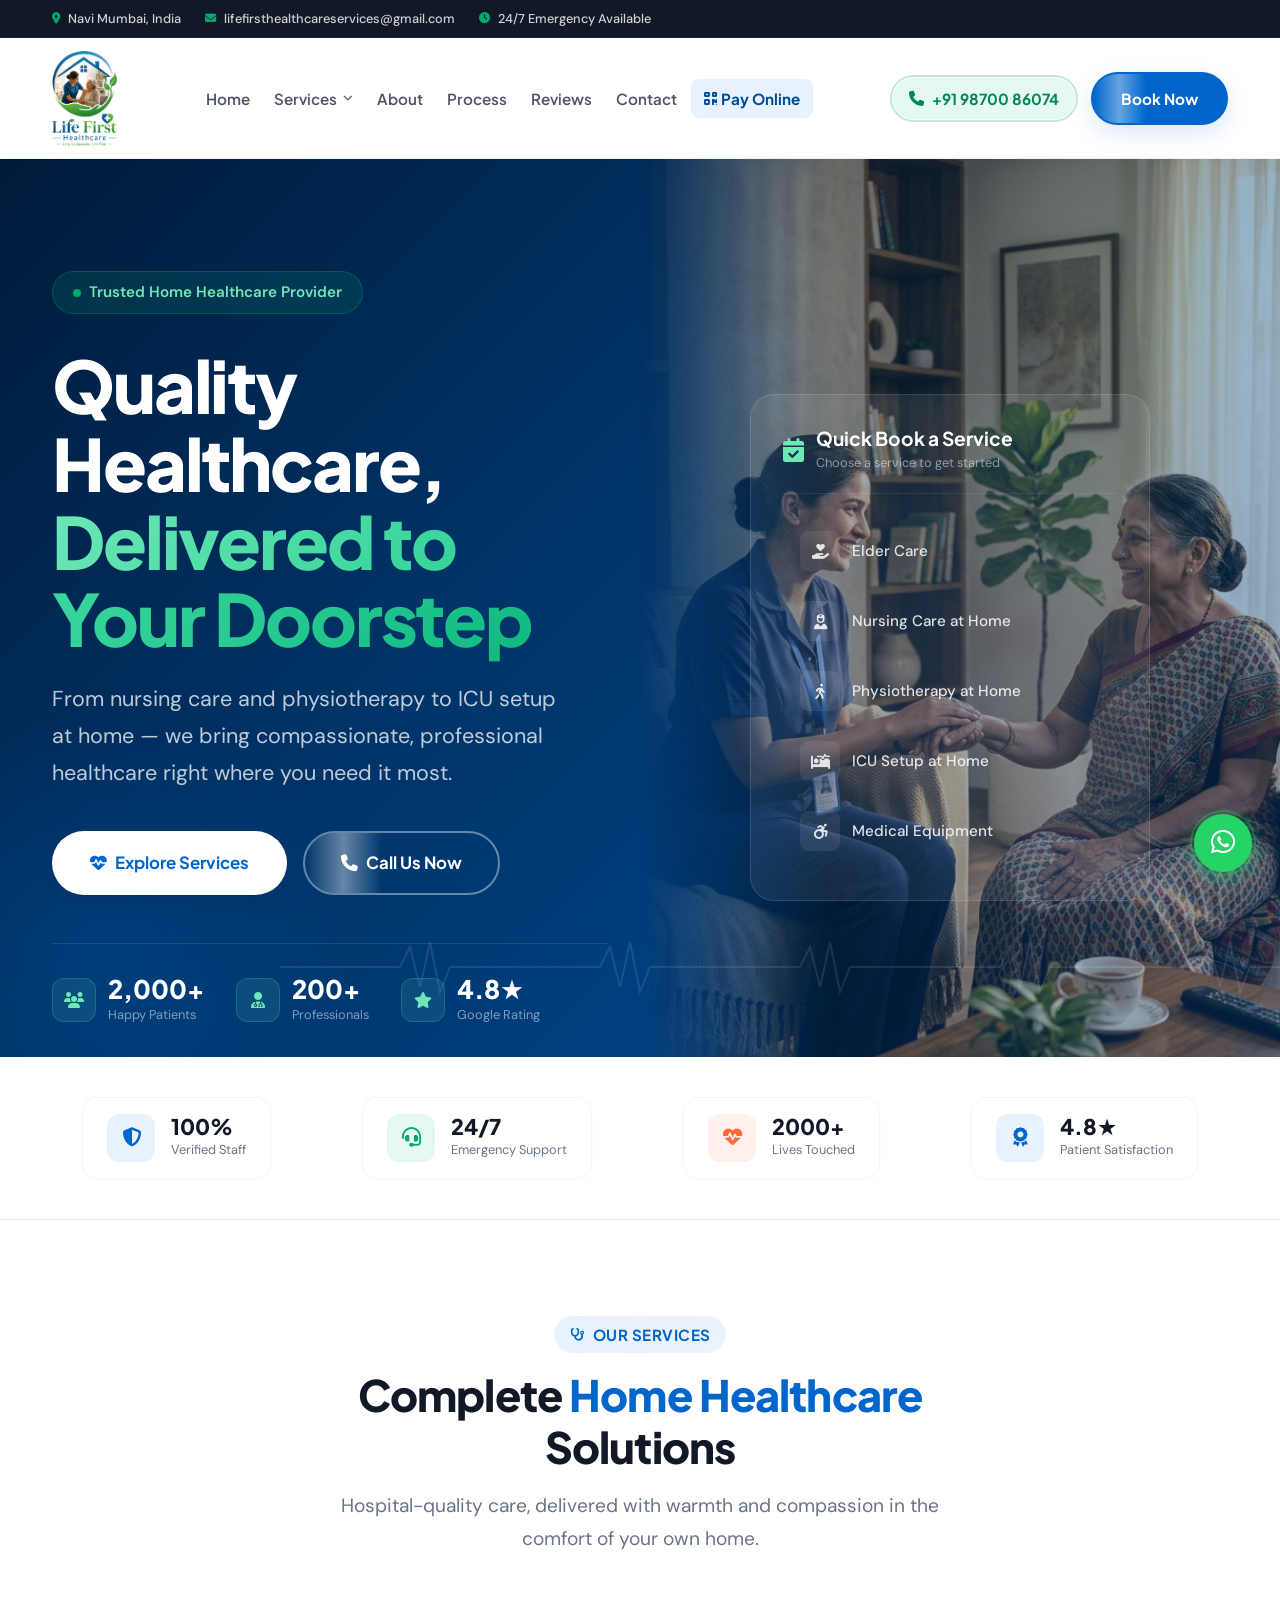
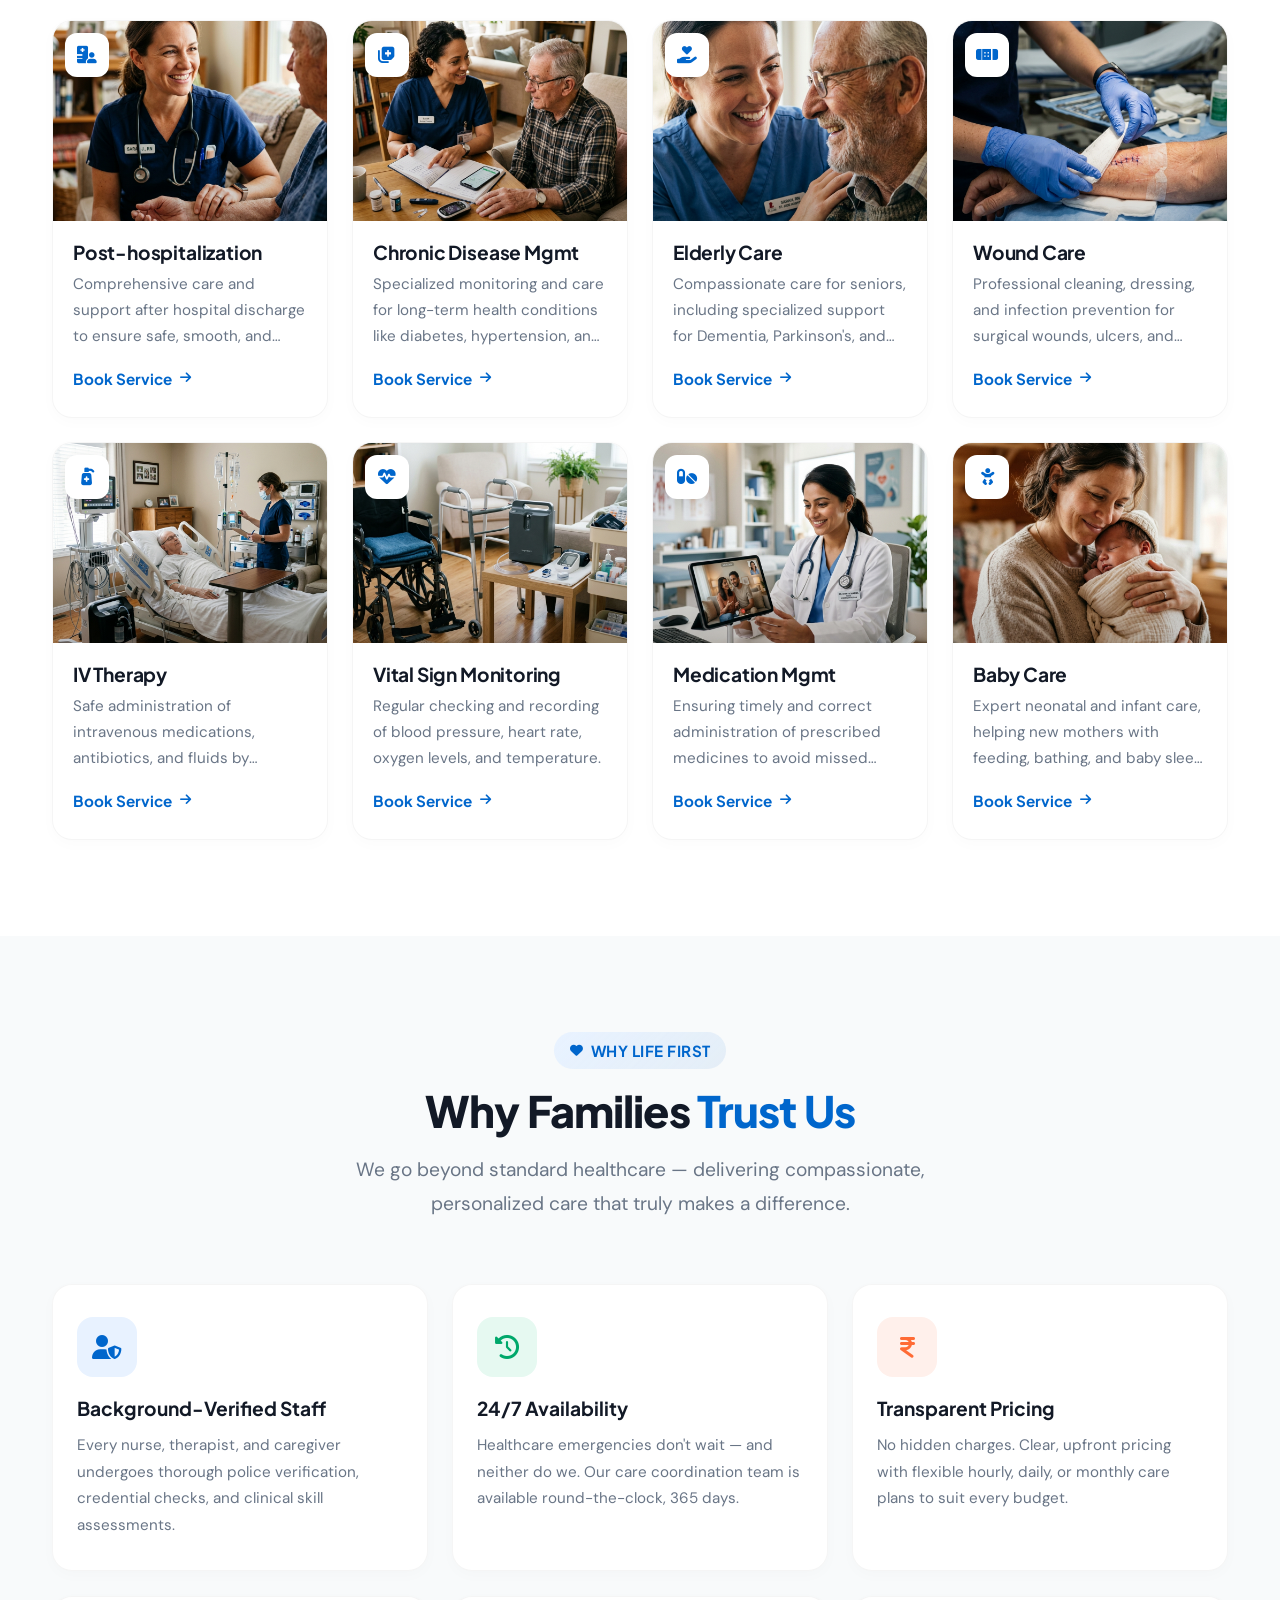
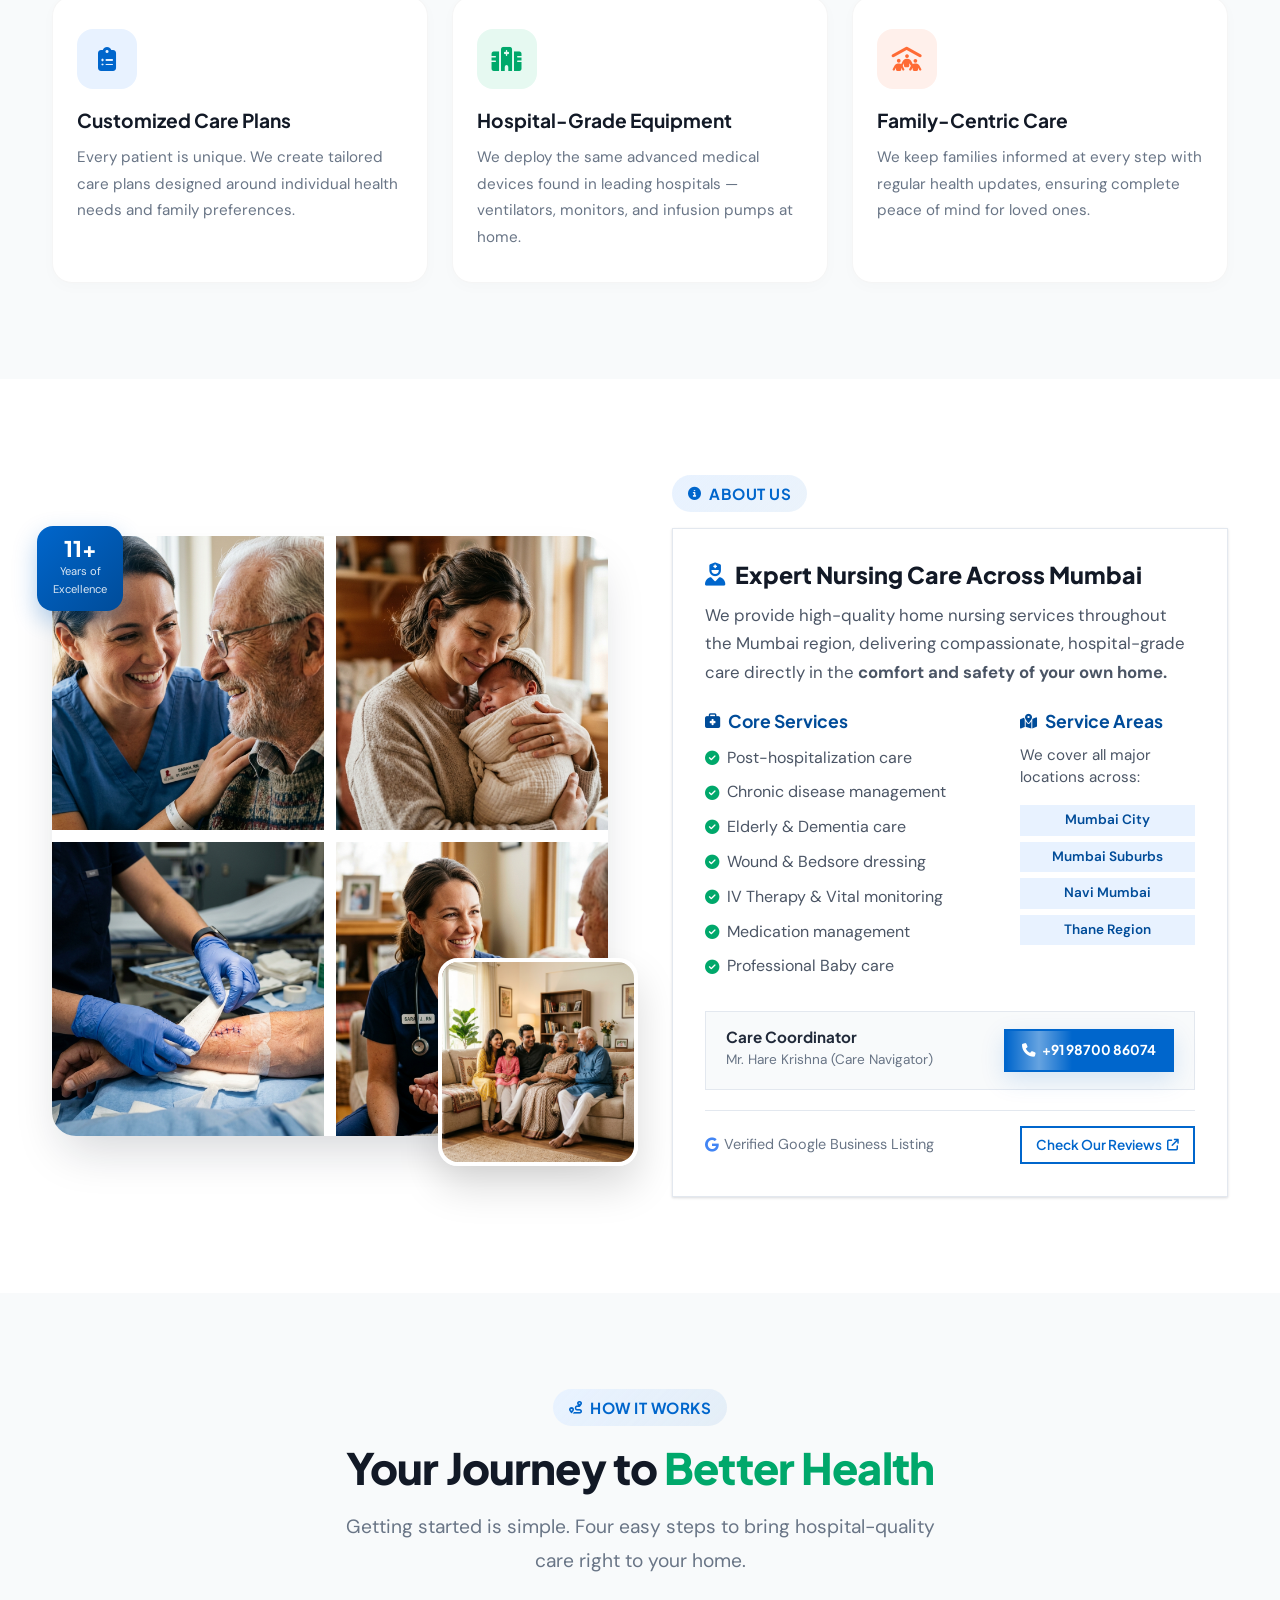
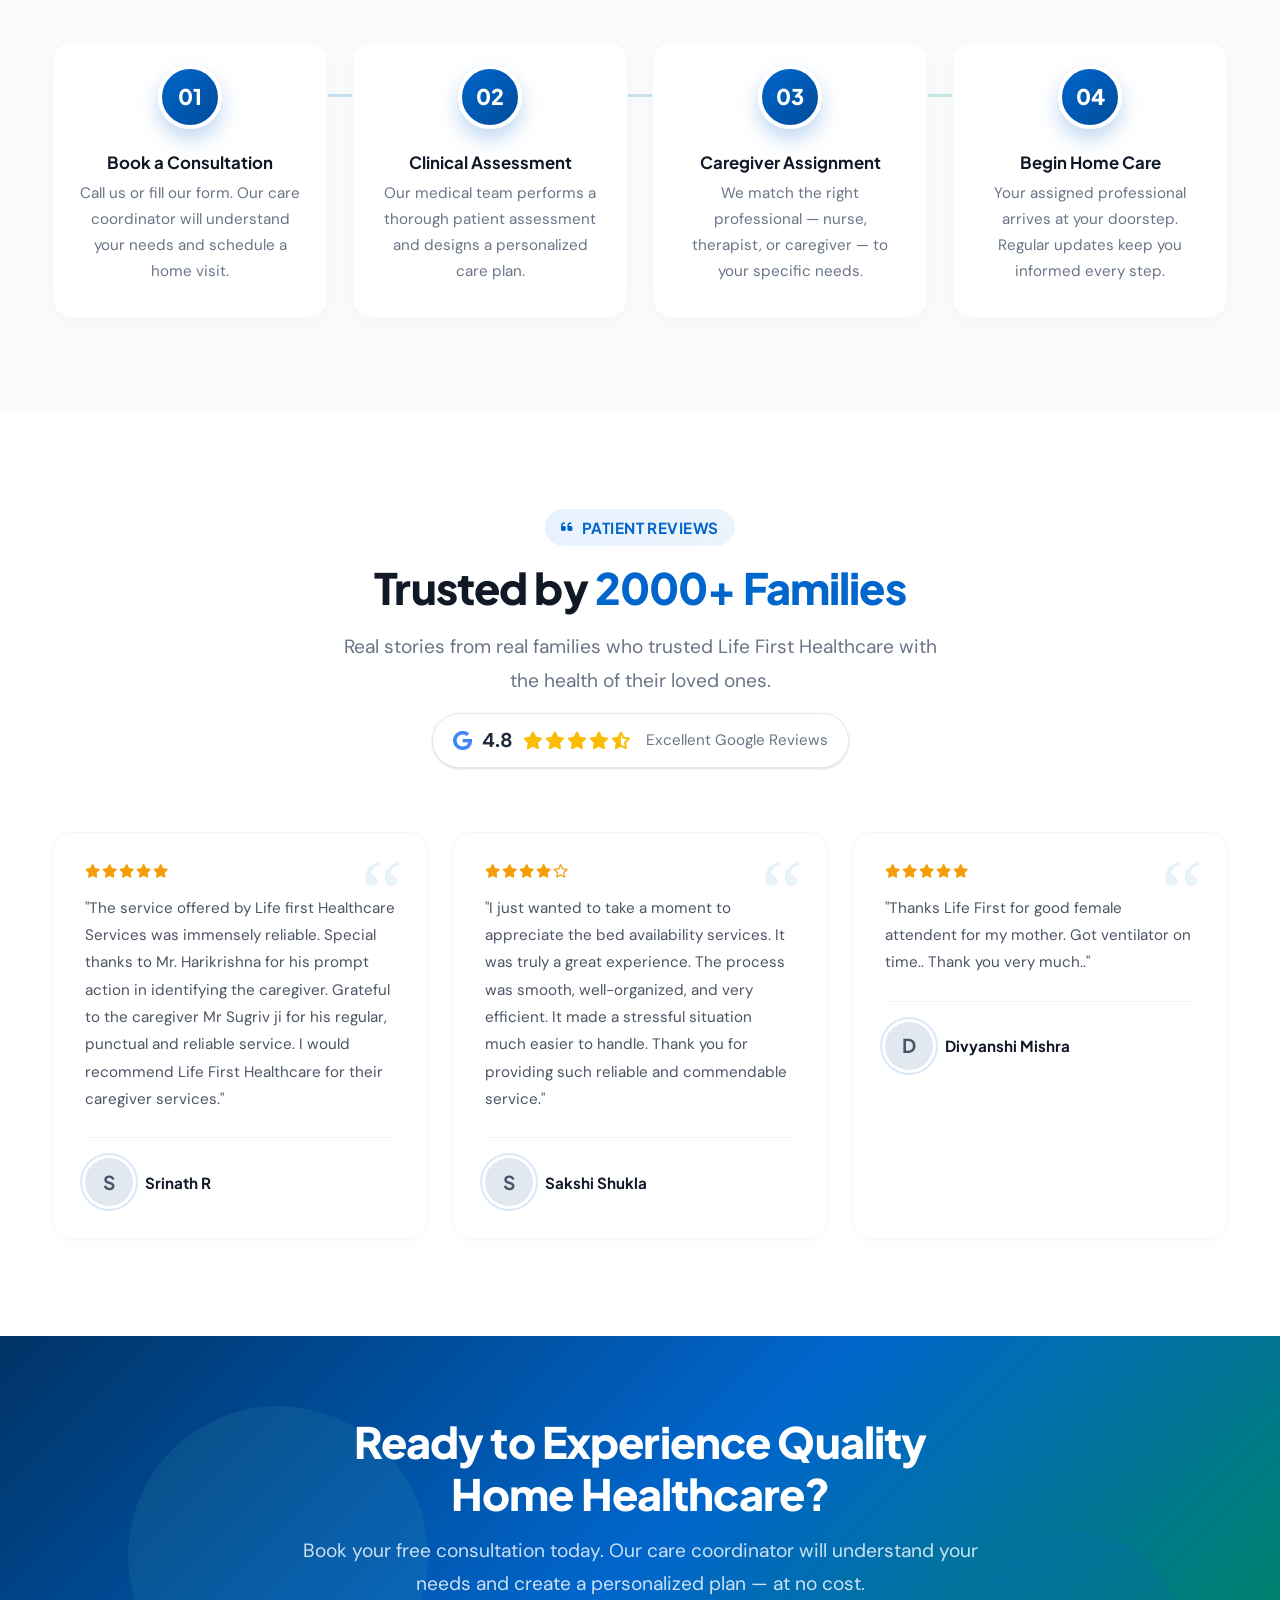
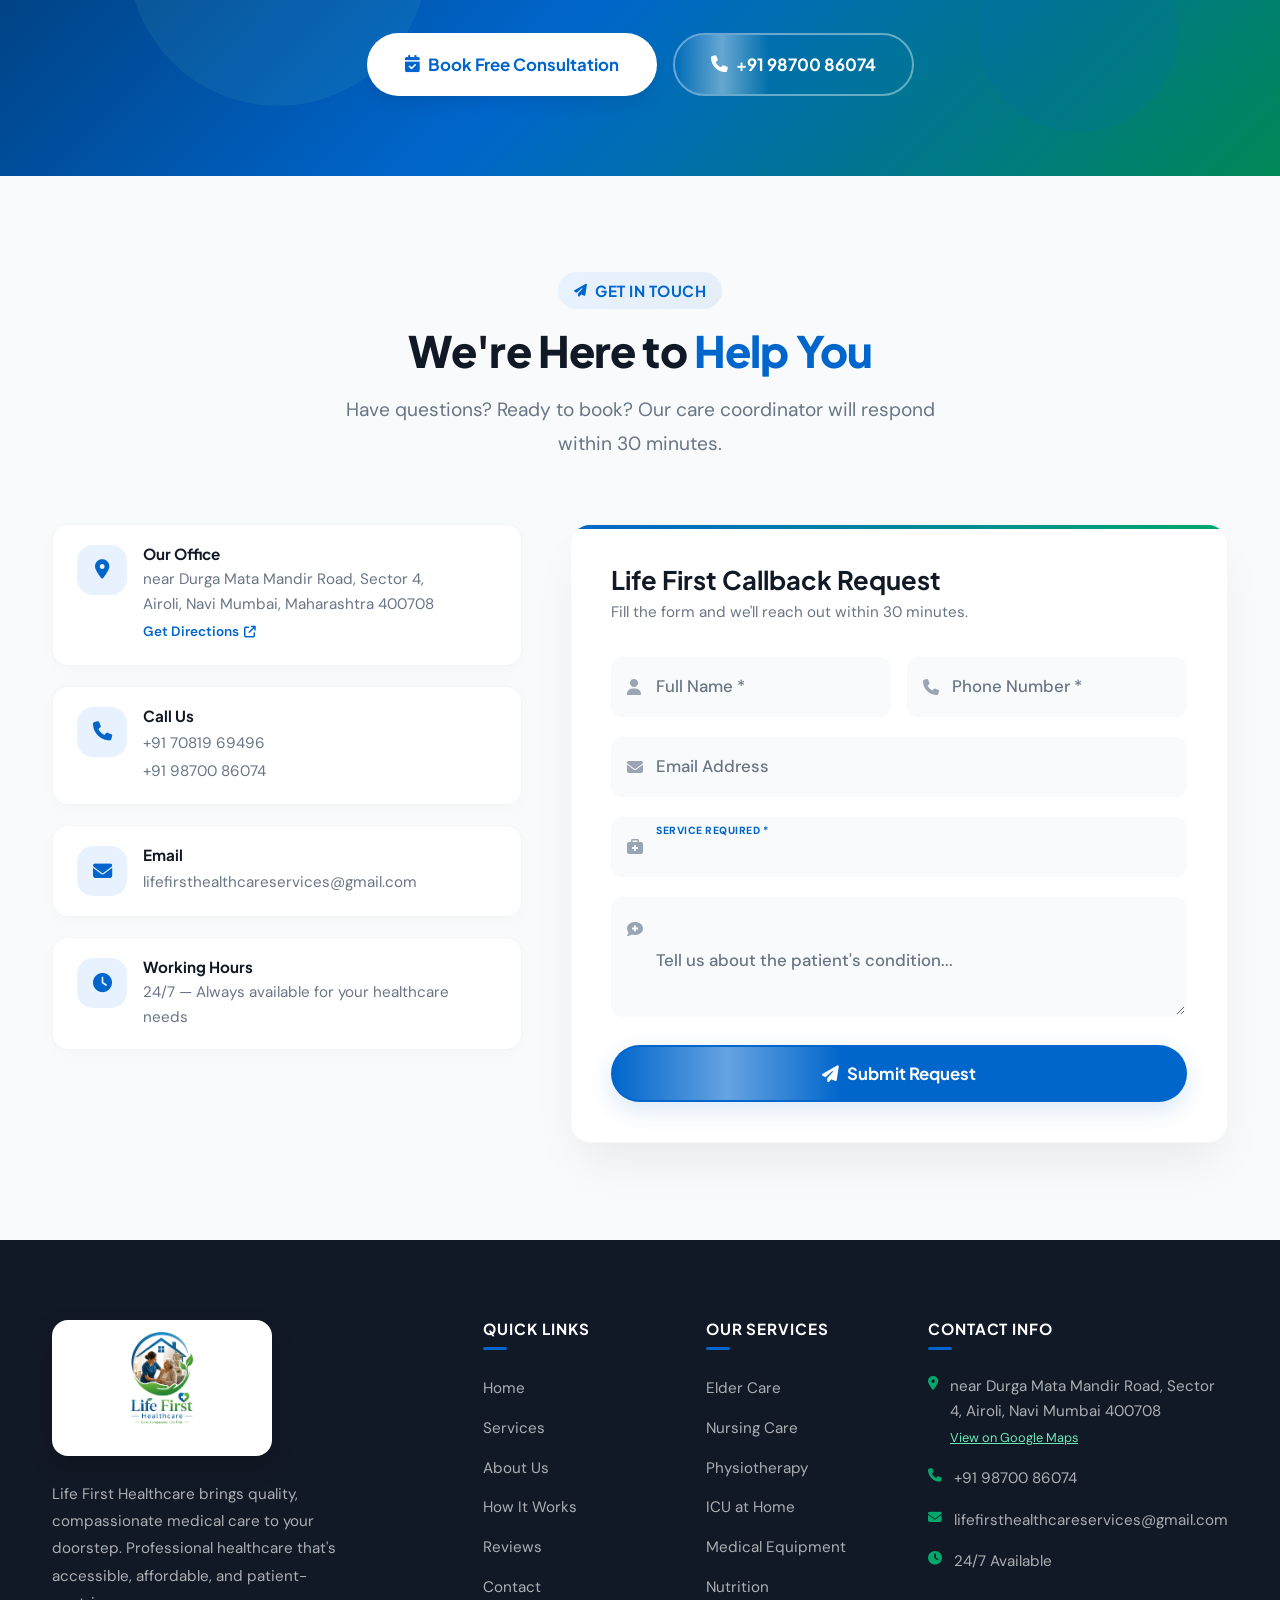
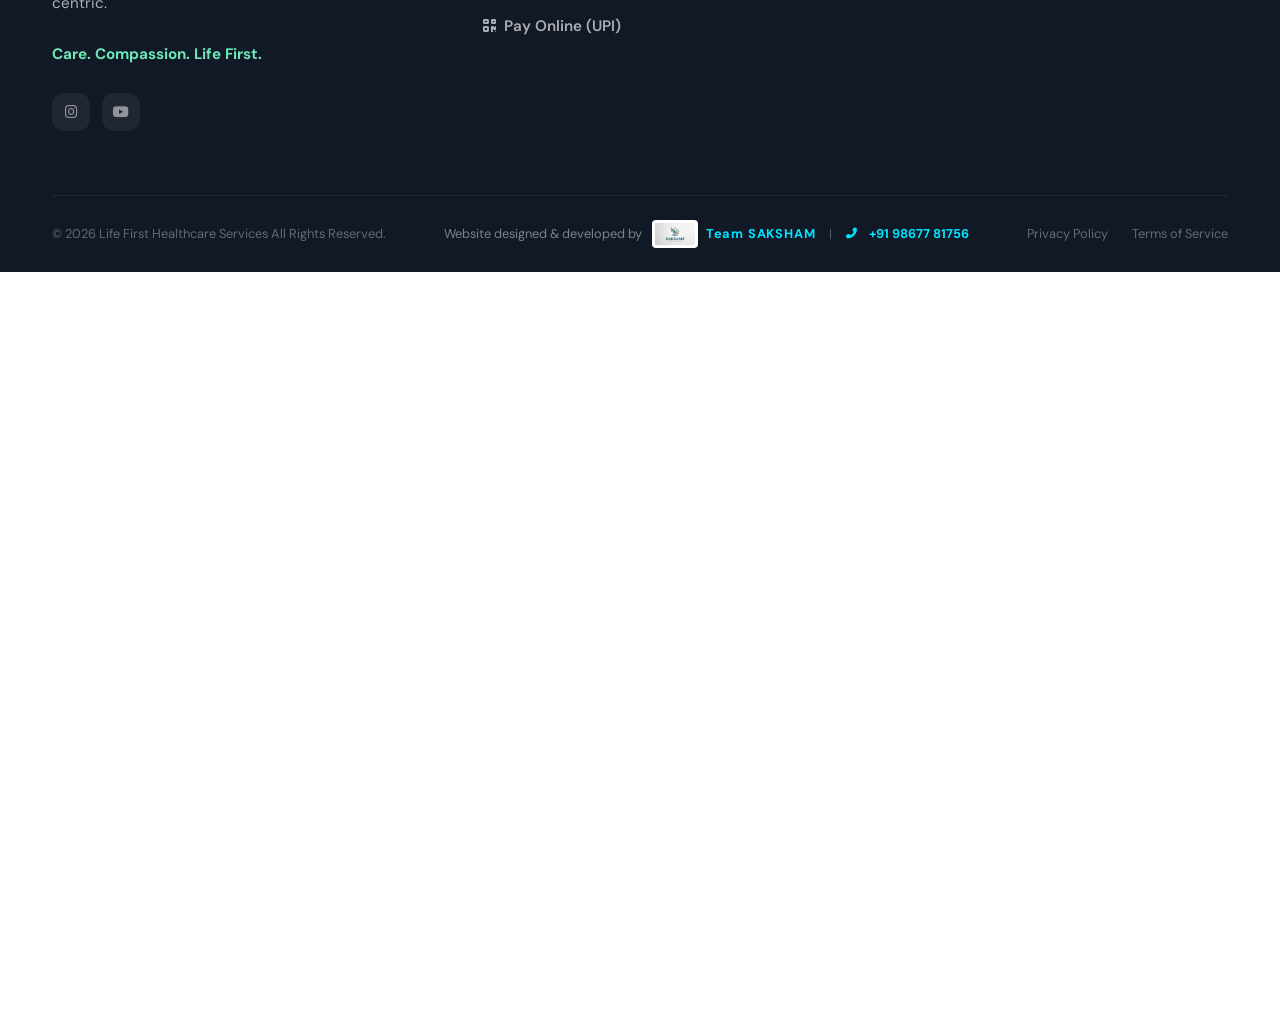
==== commit eb1c84c5: "Footer: Added Team SAKSHAM contact number" ====
--- a/index.html
+++ b/index.html
@@ -22,7 +22,7 @@
   <link rel="stylesheet" href="https://cdnjs.cloudflare.com/ajax/libs/font-awesome/6.5.1/css/all.min.css" />
 
   <!-- Stylesheet -->
-  <link rel="stylesheet" href="./assets/css/styles.css?v=32" />
+  <link rel="stylesheet" href="./assets/css/styles.css?v=36" />
 
   <!-- Favicon -->
   <link rel="icon" type="image/png" href="./assets/images/logo.png?v=2" />
@@ -31,17 +31,17 @@
   <style>
     @media (max-width: 768px) {
       .whatsapp-float { 
-        bottom: max(24px, env(safe-area-inset-bottom)) !important; 
-        right: 20px !important; 
+        bottom: max(16px, env(safe-area-inset-bottom)) !important; 
+        right: 16px !important; 
       }
-      .whatsapp-btn { width: 56px !important; height: 56px !important; font-size: 1.6rem !important; }
+      .whatsapp-btn { width: 48px !important; height: 48px !important; font-size: 1.4rem !important; }
       
       .back-to-top { 
-        bottom: calc(max(24px, env(safe-area-inset-bottom)) + 72px) !important; 
-        right: 28px !important; 
-        width: 40px !important; 
-        height: 40px !important; 
-        font-size: 0.85rem !important; 
+        bottom: calc(max(16px, env(safe-area-inset-bottom)) + 6px) !important; /* Vertically centered with 48px whatsapp */
+        right: 76px !important; /* 16px(right) + 48px(whatsapp) + 12px(gap) = 76px */
+        width: 36px !important; 
+        height: 36px !important; 
+        font-size: 0.75rem !important; 
       }
     }
   </style>
@@ -792,6 +792,10 @@
             <img src="./assets/images/saksham-logo.jpg" alt="SAKSHAM Logo" class="creator-logo" />
             <span class="creator-name">Team SAKSHAM</span>
           </a>
+          <span style="opacity: 0.6; margin: 0 4px;">|</span>
+          <a href="tel:+919867781756" class="creator-link" style="color: #00e5ff;">
+            <i class="fas fa-phone-alt" style="font-size: 0.85em; margin-right: 4px;"></i>+91 98677 81756
+          </a>
         </div>
 
         <div class="footer-bottom-links">
--- a/assets/css/styles.css
+++ b/assets/css/styles.css
@@ -2450,13 +2450,36 @@
   .hero-stats-bar { flex-direction: column; gap: var(--sp-4); align-items: center; }
 
   .services-grid { grid-template-columns: 1fr; }
+  .form-row { grid-template-columns: 1fr; }
+  
+  /* Drastically compact the footer for all mobile and tablet screens */
+  .footer { padding-top: var(--sp-8); }
+  
+  /* Make Quick Links & Our Services parallel (side-by-side) */
+  .footer-grid { grid-template-columns: 1fr 1fr; gap: var(--sp-5); padding-bottom: var(--sp-6); }
+  .footer-brand, .footer-grid > div:last-child { grid-column: 1 / -1; } /* Logo and Contact Info take full width */
+  
+  .footer-brand img { 
+    margin-bottom: var(--sp-2); 
+    height: 64px; 
+    width: auto; 
+    max-width: 160px; 
+    border-radius: var(--r-md);
+  }
+  .footer-brand p { margin-bottom: var(--sp-2); font-size: 0.85rem; line-height: 1.4; }
+  .footer-brand .tagline { margin-bottom: var(--sp-3); font-size: 0.8rem; }
+  .footer h4 { margin-bottom: var(--sp-2); padding-bottom: 6px; font-size: 0.85rem; }
+  .footer-links li { margin-bottom: 2px; }
+  .footer-links a { font-size: 0.85rem; }
+  .footer-contact-item { margin-bottom: 8px; font-size: 0.85rem; }
+  .footer-bottom { flex-direction: column; text-align: center; padding-top: var(--sp-4); gap: 12px; }
+
+  .about-checklist { grid-template-columns: 1fr; }
   .why-grid { grid-template-columns: 1fr; }
   .steps-grid { grid-template-columns: 1fr 1fr; }
   .steps-grid::before { display: none; }
   .testimonials-grid { grid-template-columns: 1fr; }
-  .form-row { grid-template-columns: 1fr; }
-  .footer-grid { grid-template-columns: 1fr; gap: var(--sp-8); }
-  .footer-bottom { flex-direction: column; text-align: center; }
+  
   .about-checklist { grid-template-columns: 1fr; }
   .trust-grid { gap: var(--sp-4); }
   .trust-item { flex: 1; min-width: 160px; }
@@ -2554,21 +2577,19 @@
   .footer-bottom-links { justify-content: center; flex-wrap: wrap; gap: var(--sp-3) var(--sp-4); }
   .creator-credit { flex-direction: column; text-align: center; gap: 6px; }
 
-  /* Floating buttons — stack vertically on mobile to prevent overlap */
+  /* Floating buttons — compact side-by-side layout on mobile */
   .whatsapp-float { 
-    bottom: max(24px, env(safe-area-inset-bottom)); 
-    right: 20px; 
-  }
-  .whatsapp-btn { width: 56px; height: 56px; font-size: 1.6rem; }
+    bottom: max(16px, env(safe-area-inset-bottom)); 
+    right: 16px; 
+  }
+  .whatsapp-btn { width: 48px; height: 48px; font-size: 1.4rem; }
   
   .back-to-top { 
-    /* Stack above WhatsApp button: whatsapp height (56px) + gap (16px) = 72px */
-    bottom: calc(max(24px, env(safe-area-inset-bottom)) + 72px); 
-    /* Center it relative to whatsapp button: 20px (right) + (56-40)/2 = 28px */
-    right: 28px; 
-    width: 40px; 
-    height: 40px; 
-    font-size: 0.85rem; 
+    bottom: calc(max(16px, env(safe-area-inset-bottom)) + 6px); 
+    right: 76px; 
+    width: 36px; 
+    height: 36px; 
+    font-size: 0.75rem; 
   }
 
   /* iPhone safe-area support */
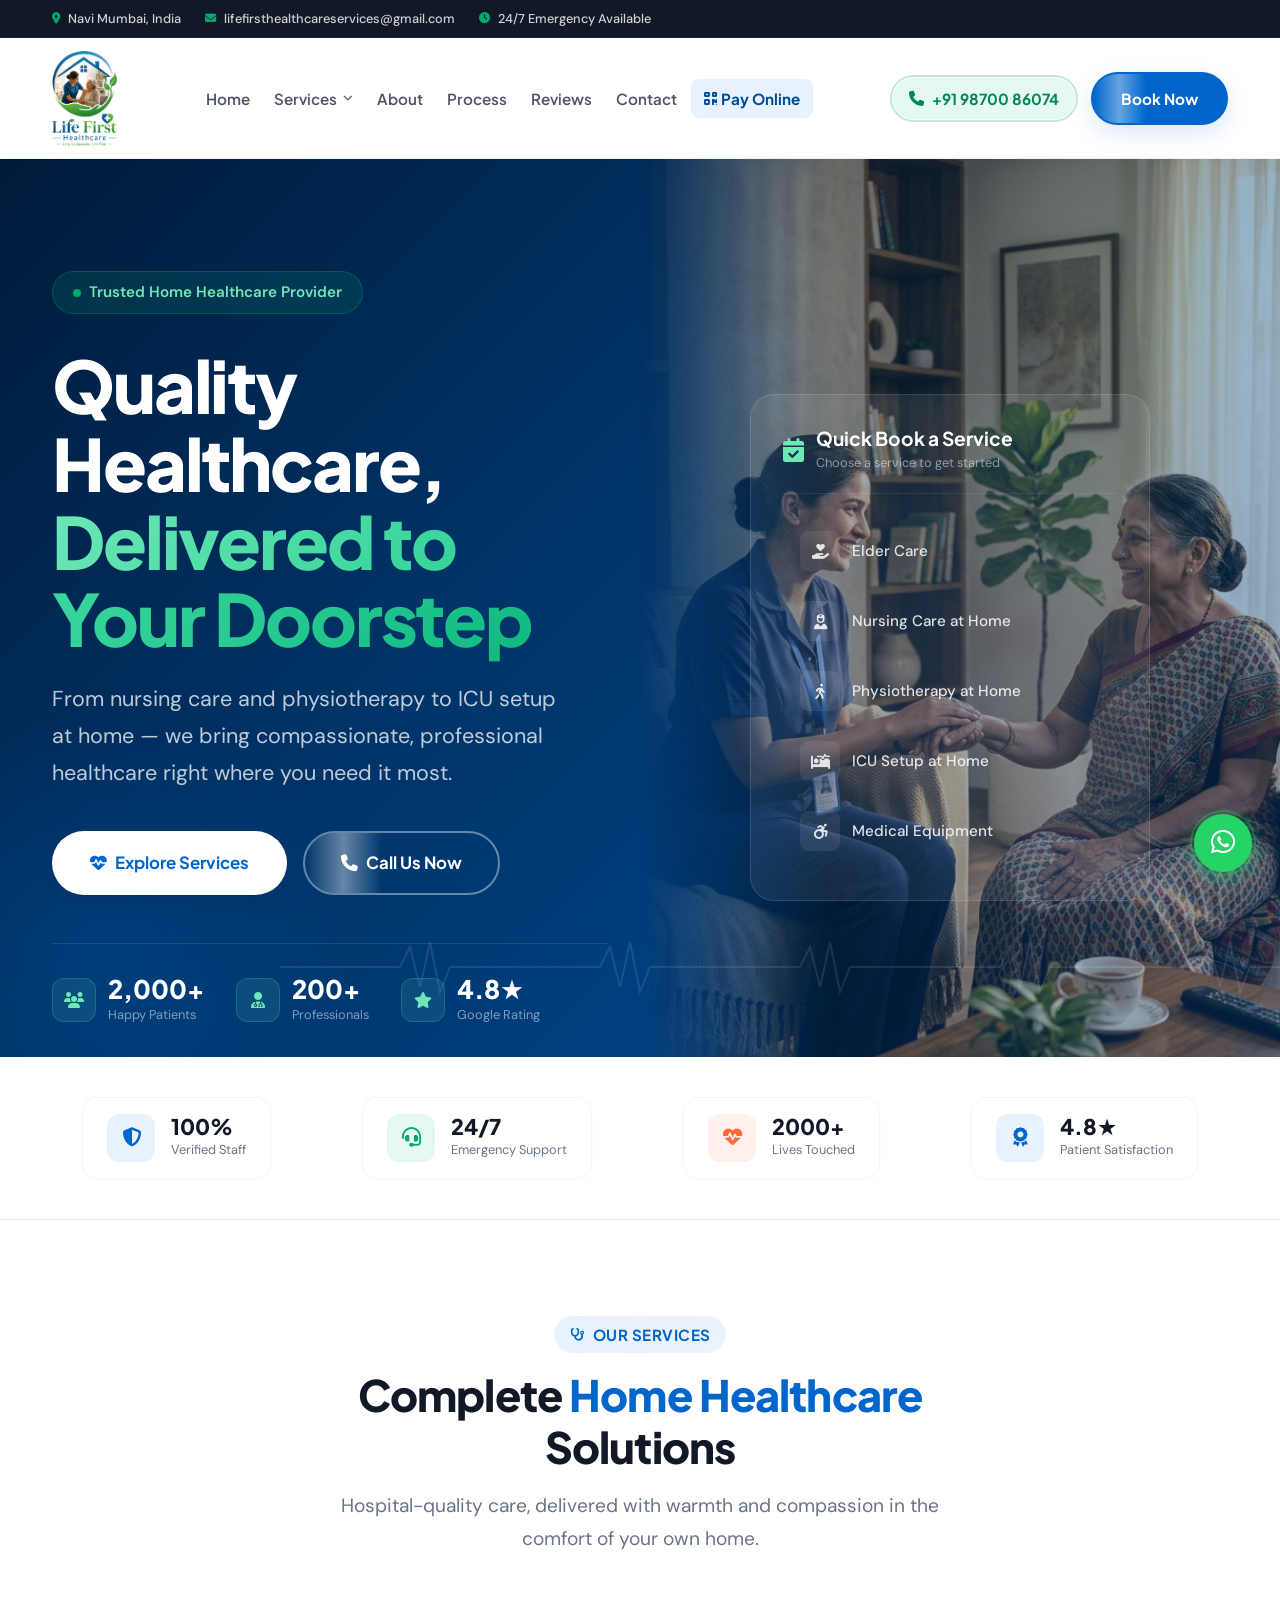
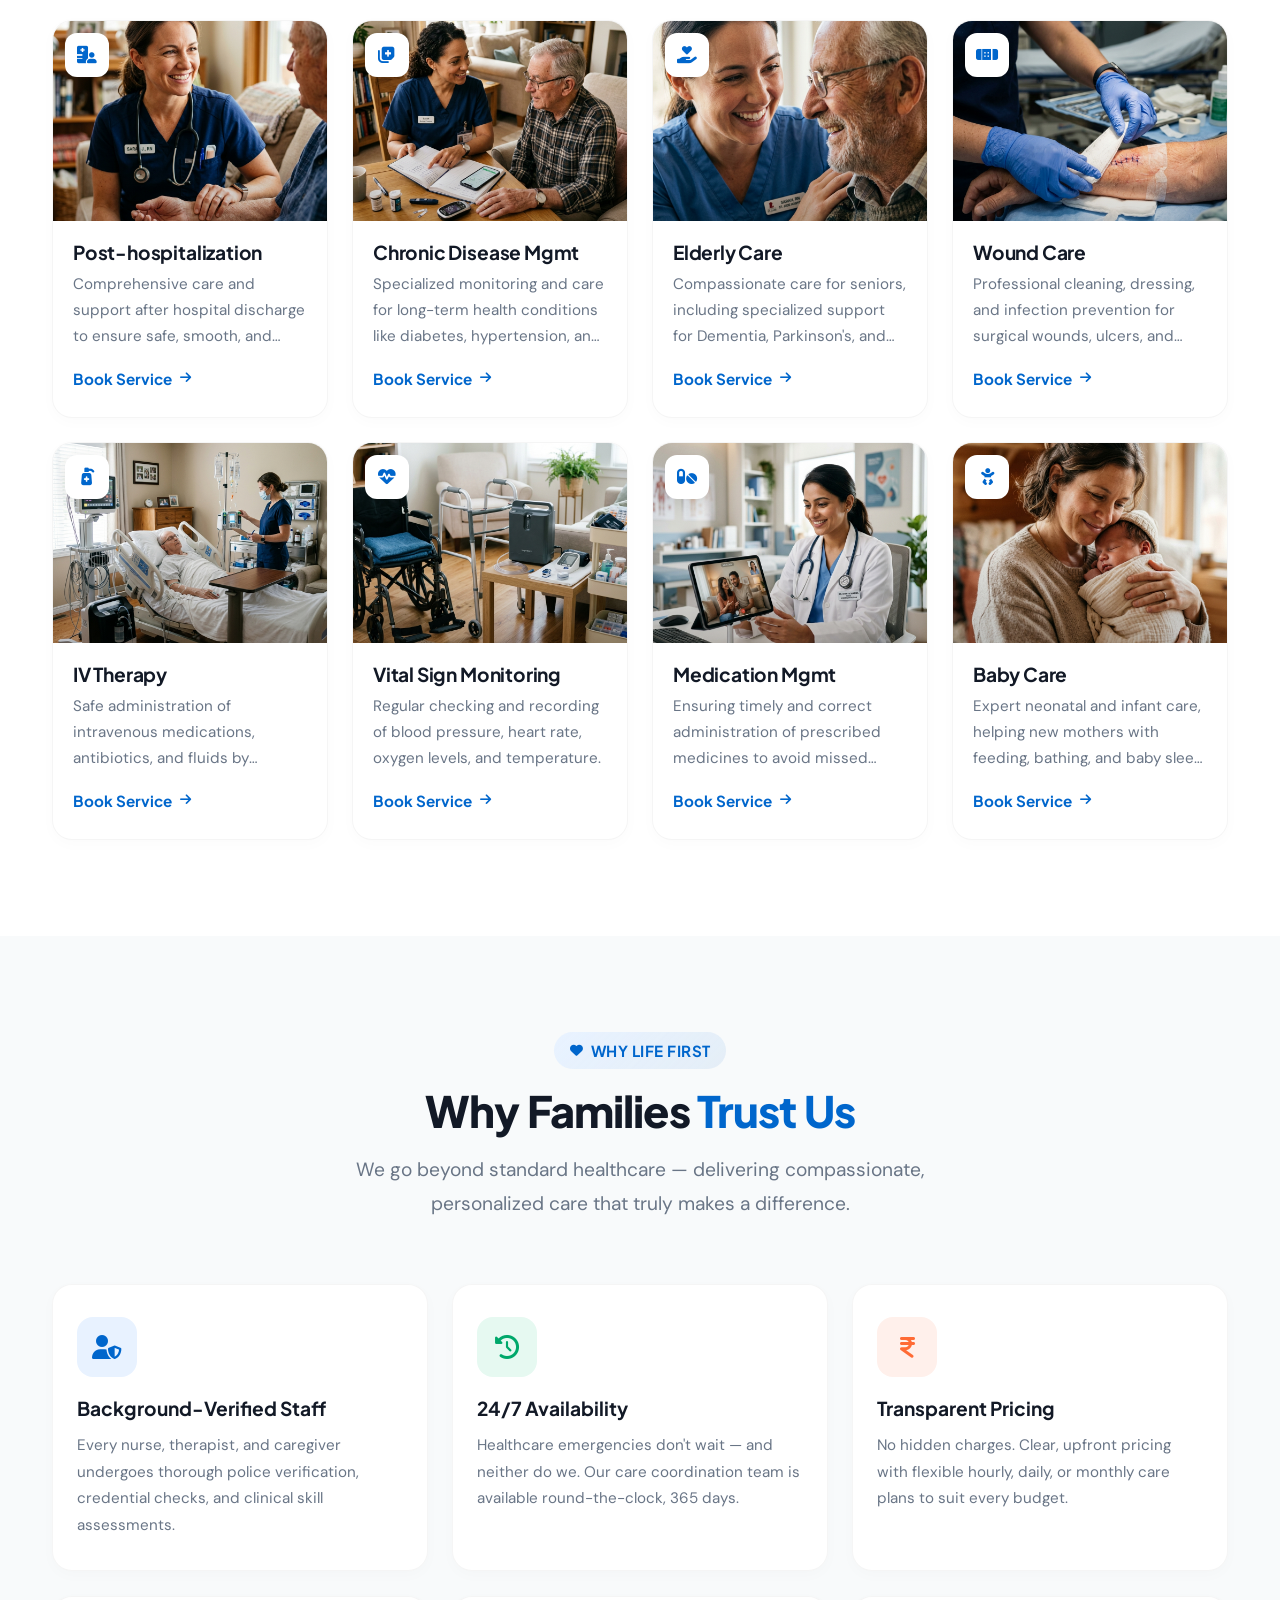
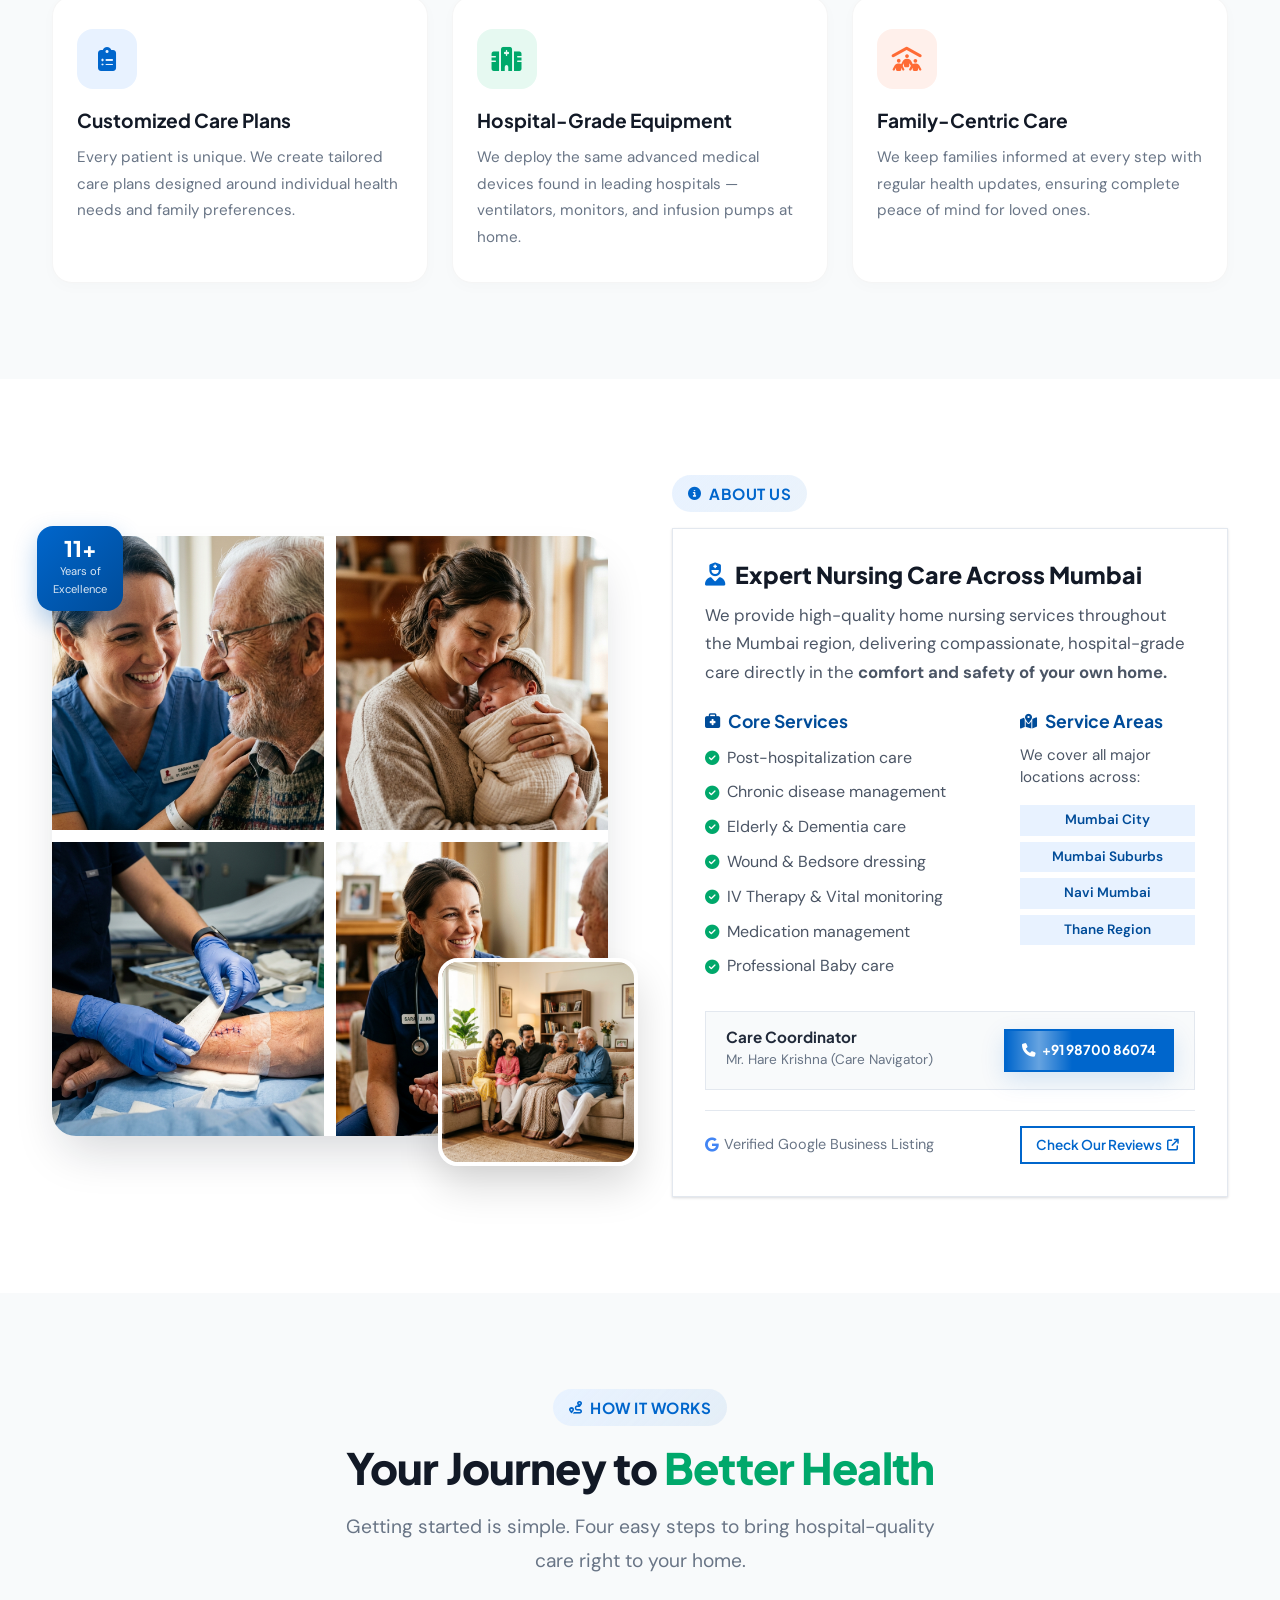
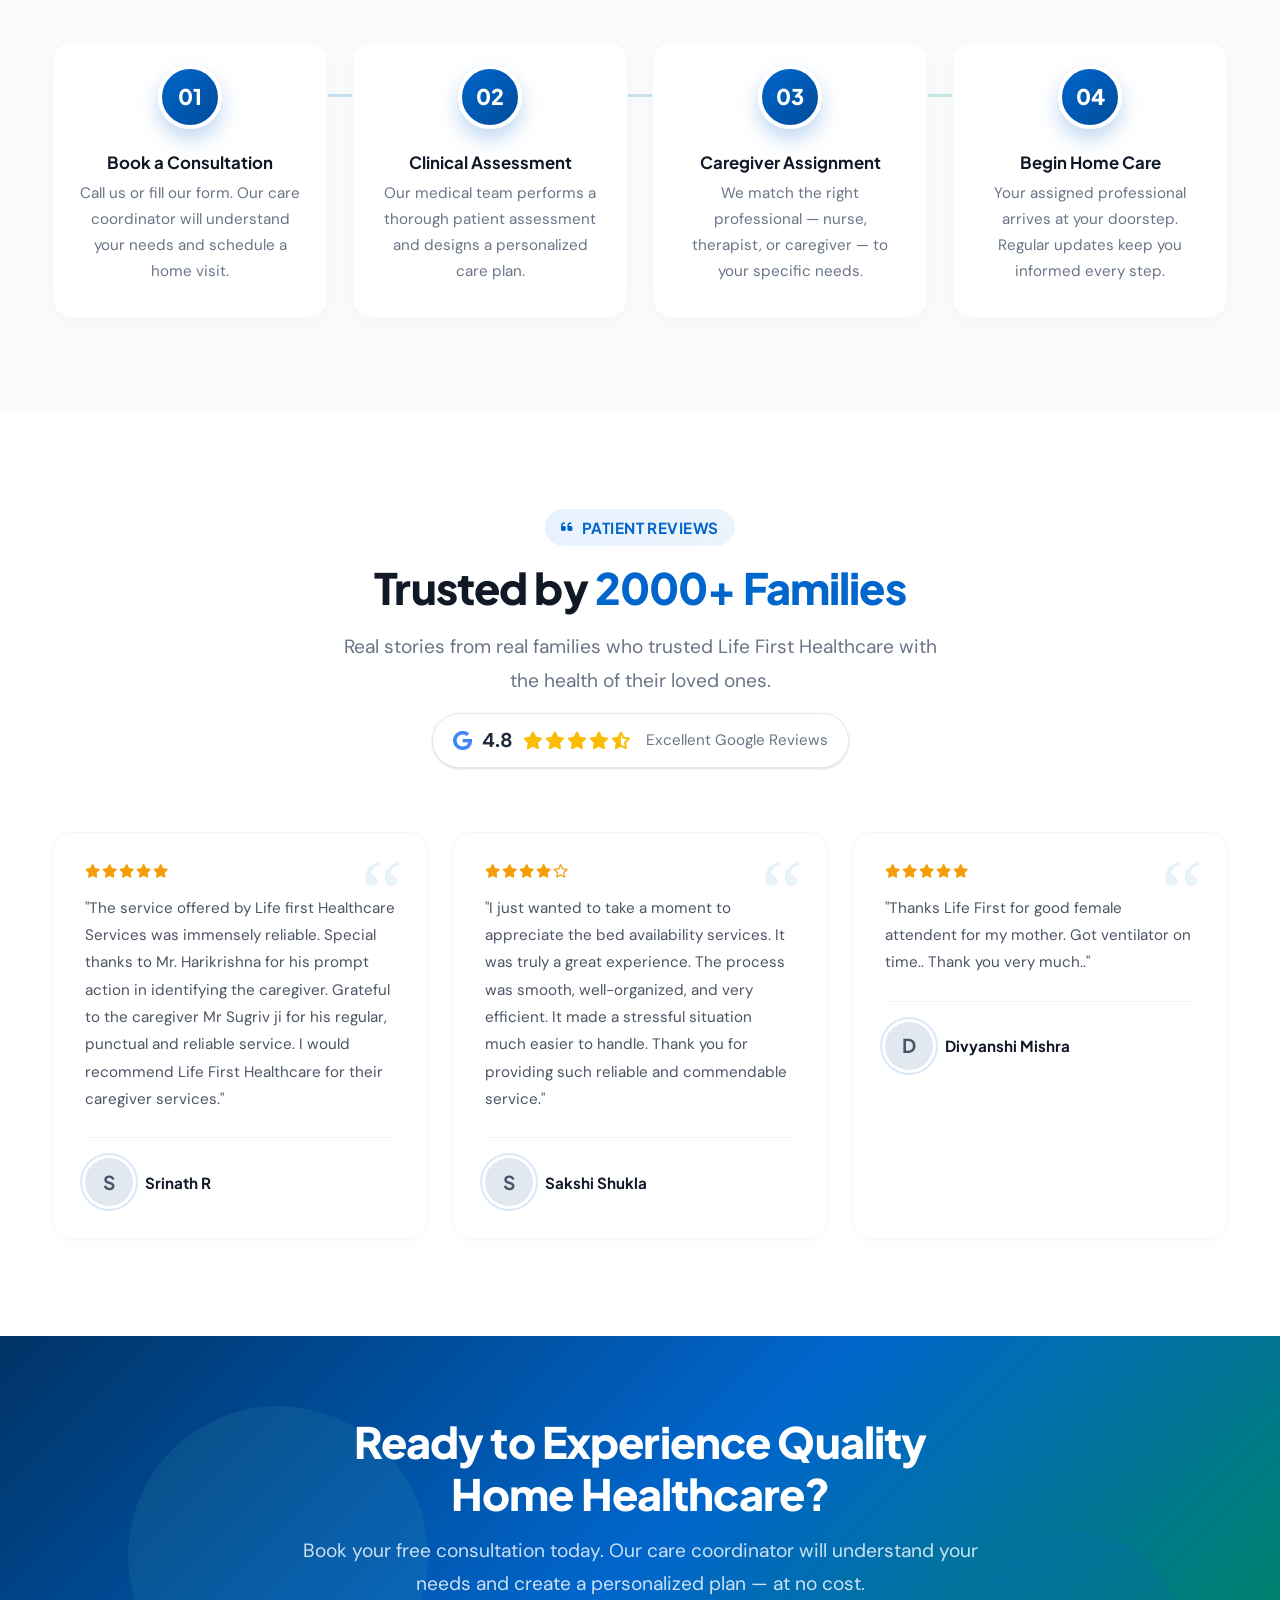
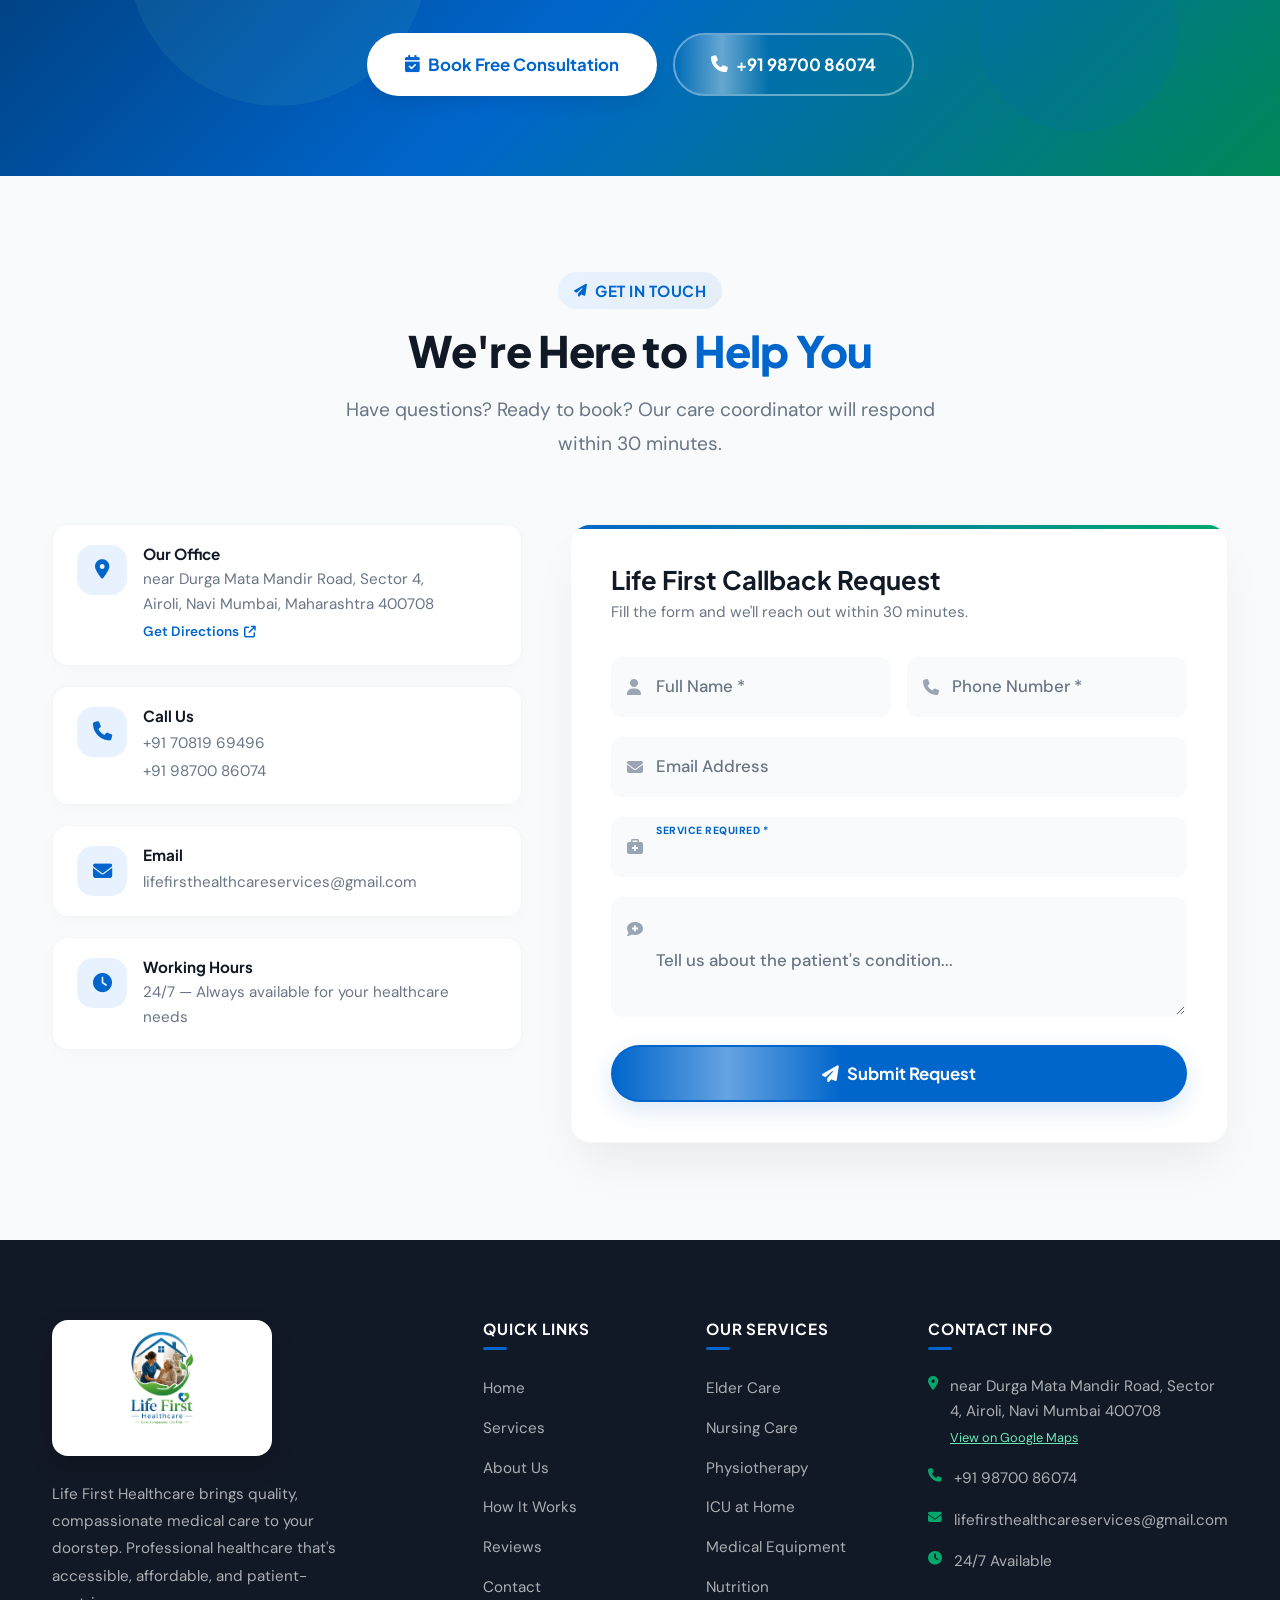
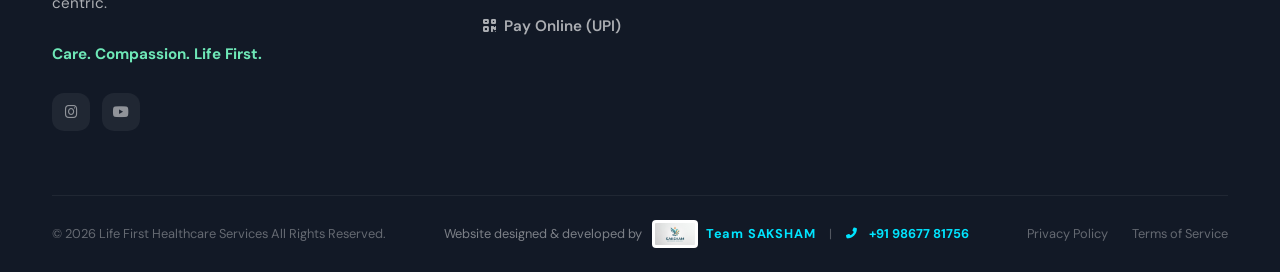
==== commit 49ca567f: "Fixed huge blank white space at bottom of page caused by absolute positioning of the hidden payment " ====
--- a/index.html
+++ b/index.html
@@ -22,7 +22,7 @@
   <link rel="stylesheet" href="https://cdnjs.cloudflare.com/ajax/libs/font-awesome/6.5.1/css/all.min.css" />
 
   <!-- Stylesheet -->
-  <link rel="stylesheet" href="./assets/css/styles.css?v=36" />
+  <link rel="stylesheet" href="./assets/css/styles.css?v=37" />
 
   <!-- Favicon -->
   <link rel="icon" type="image/png" href="./assets/images/logo.png?v=2" />
@@ -1069,13 +1069,7 @@
         toggleMenu(false);
       }
       
-      // JS Absolute Positioning Fallback
-      const scrollY = window.scrollY || window.pageYOffset;
-      paymentModal.style.top = scrollY + 'px';
-      paymentModal.style.height = window.innerHeight + 'px';
-      
       paymentModal.classList.add('active');
-      // Removed overflow: hidden to prevent mobile layout thrashing
     }
 
     function closePaymentModal() {
--- a/assets/css/styles.css
+++ b/assets/css/styles.css
@@ -2608,12 +2608,10 @@
   .footer-contact-item { word-break: break-word; }
 }
 
-/* === Payment Modal Styles (JS Absolute Positioning Fallback) === */
+/* === Payment Modal Styles === */
 .modal-overlay {
-  position: absolute;
-  left: 0;
-  width: 100%;
-  /* top and height will be dynamically set by JS */
+  position: fixed;
+  inset: 0; /* shorthand for top/right/bottom/left 0 */
   background: rgba(15, 23, 42, 0.75);
   backdrop-filter: blur(8px);
   -webkit-backdrop-filter: blur(8px);
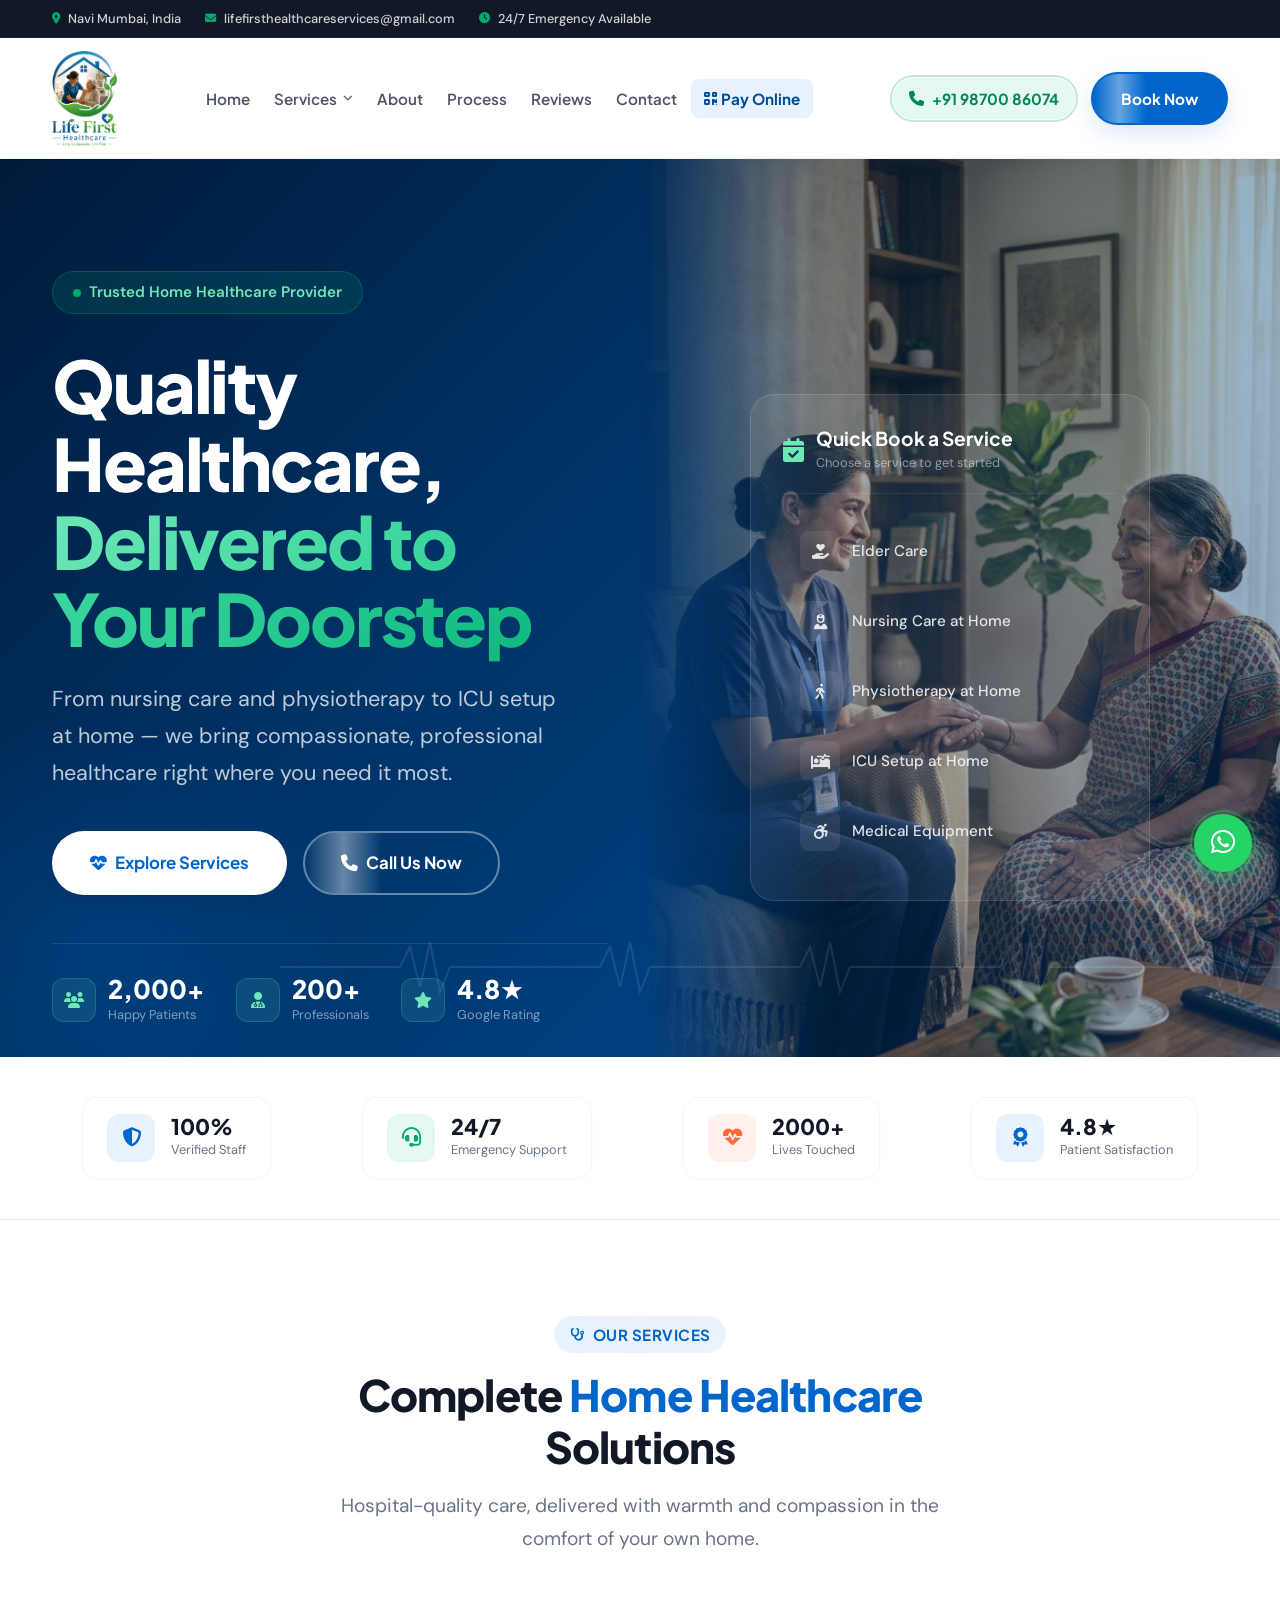
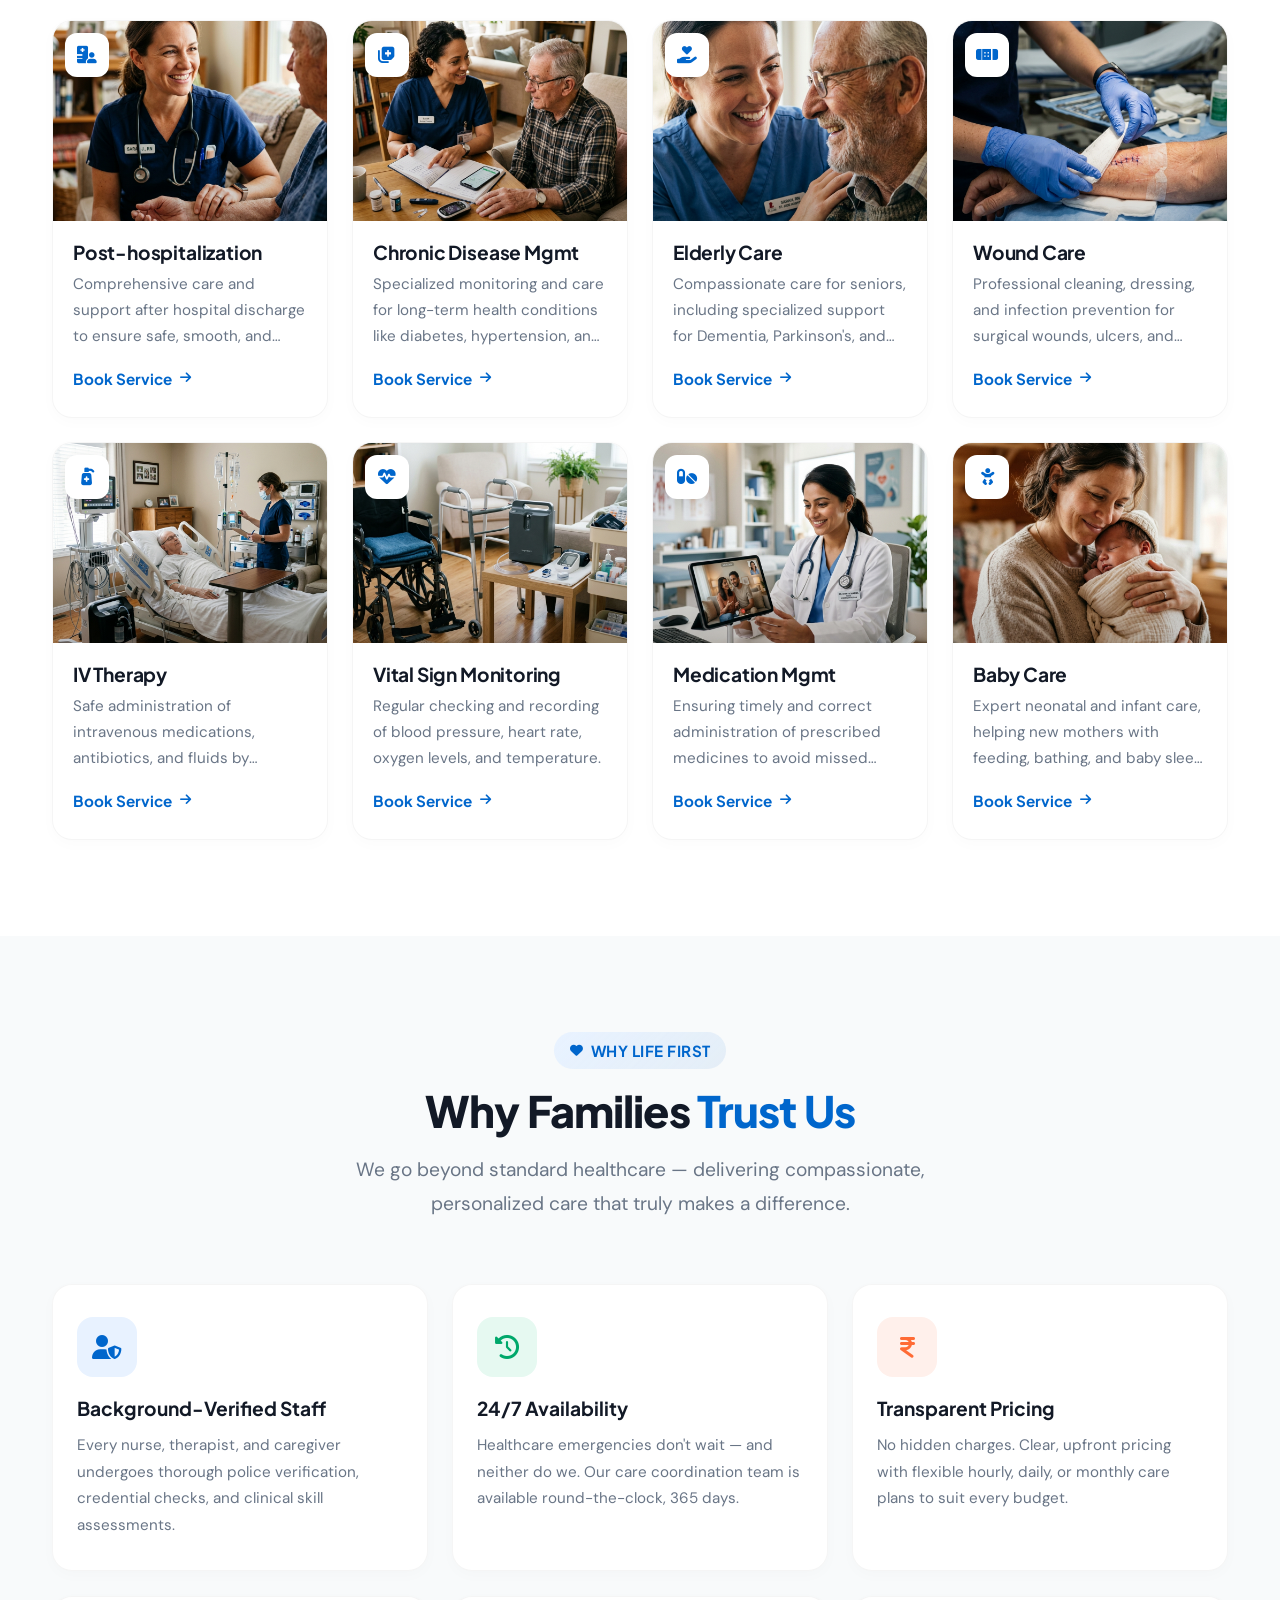
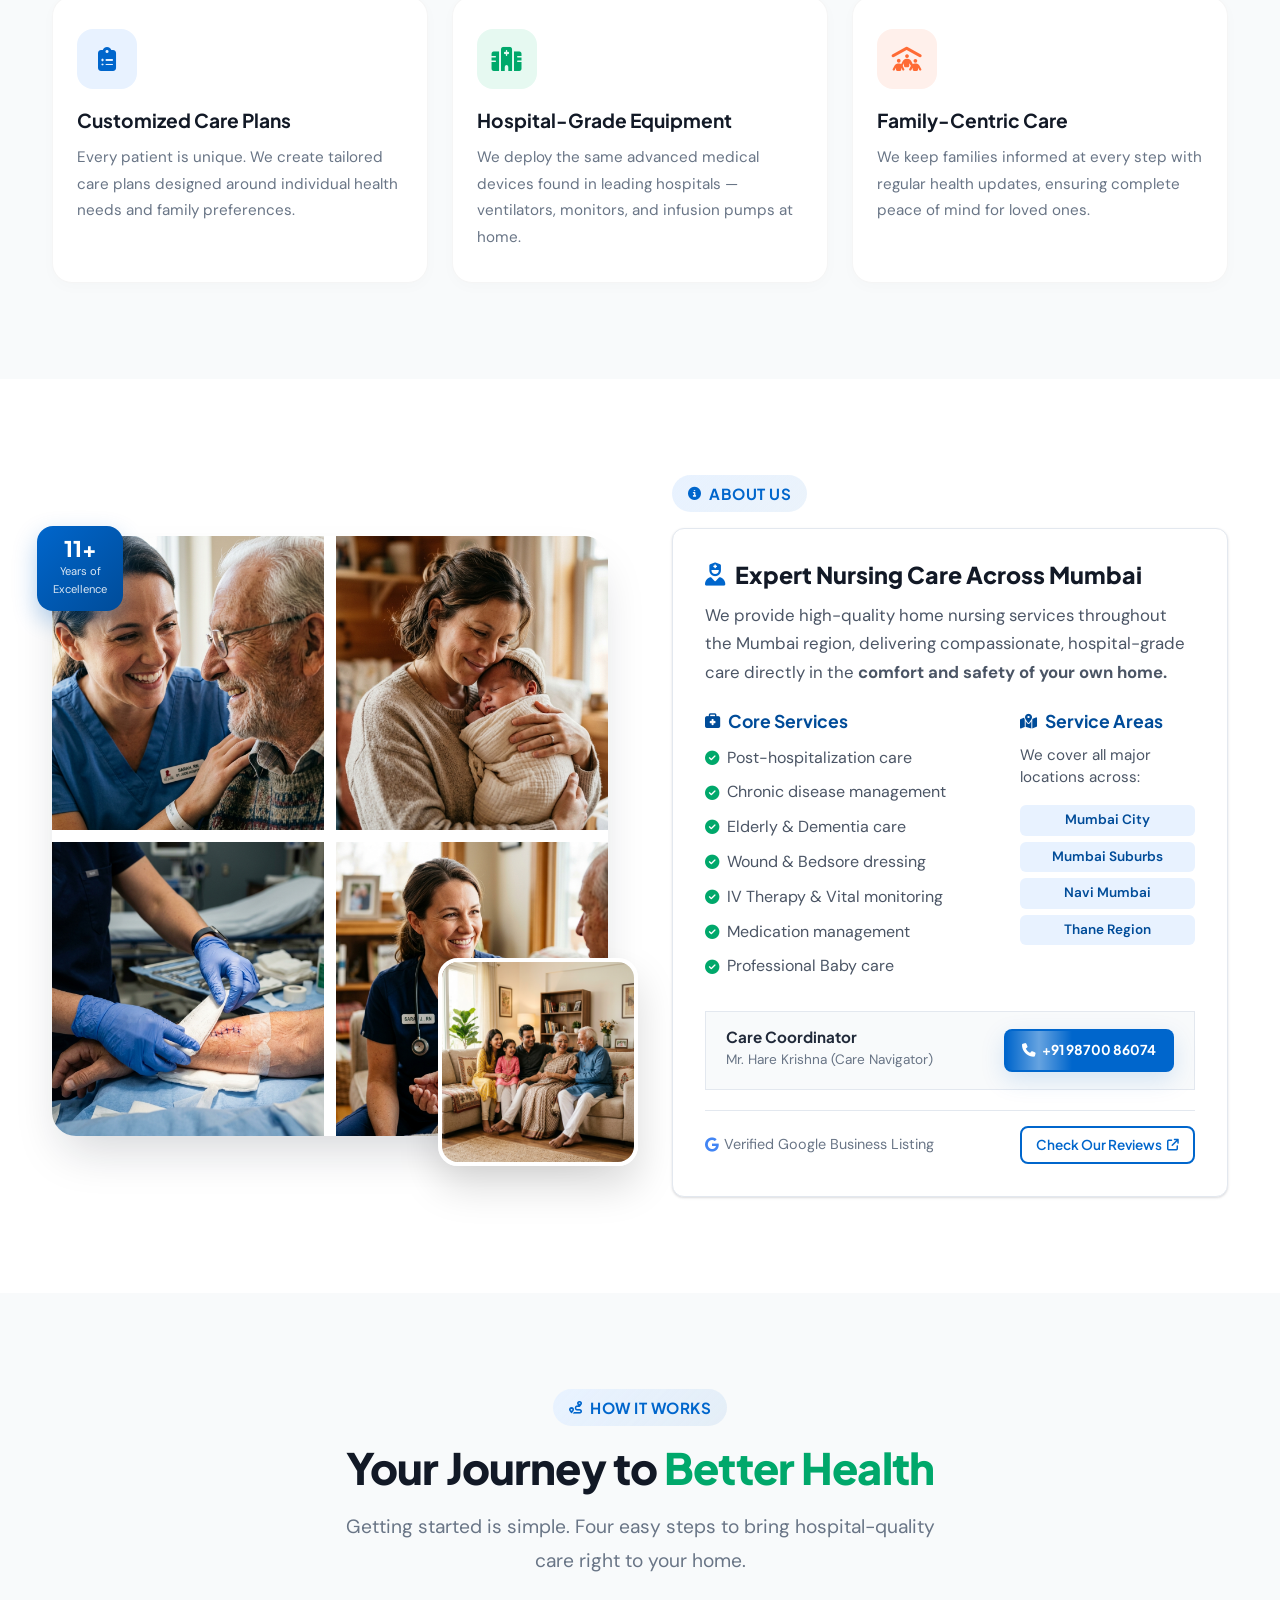
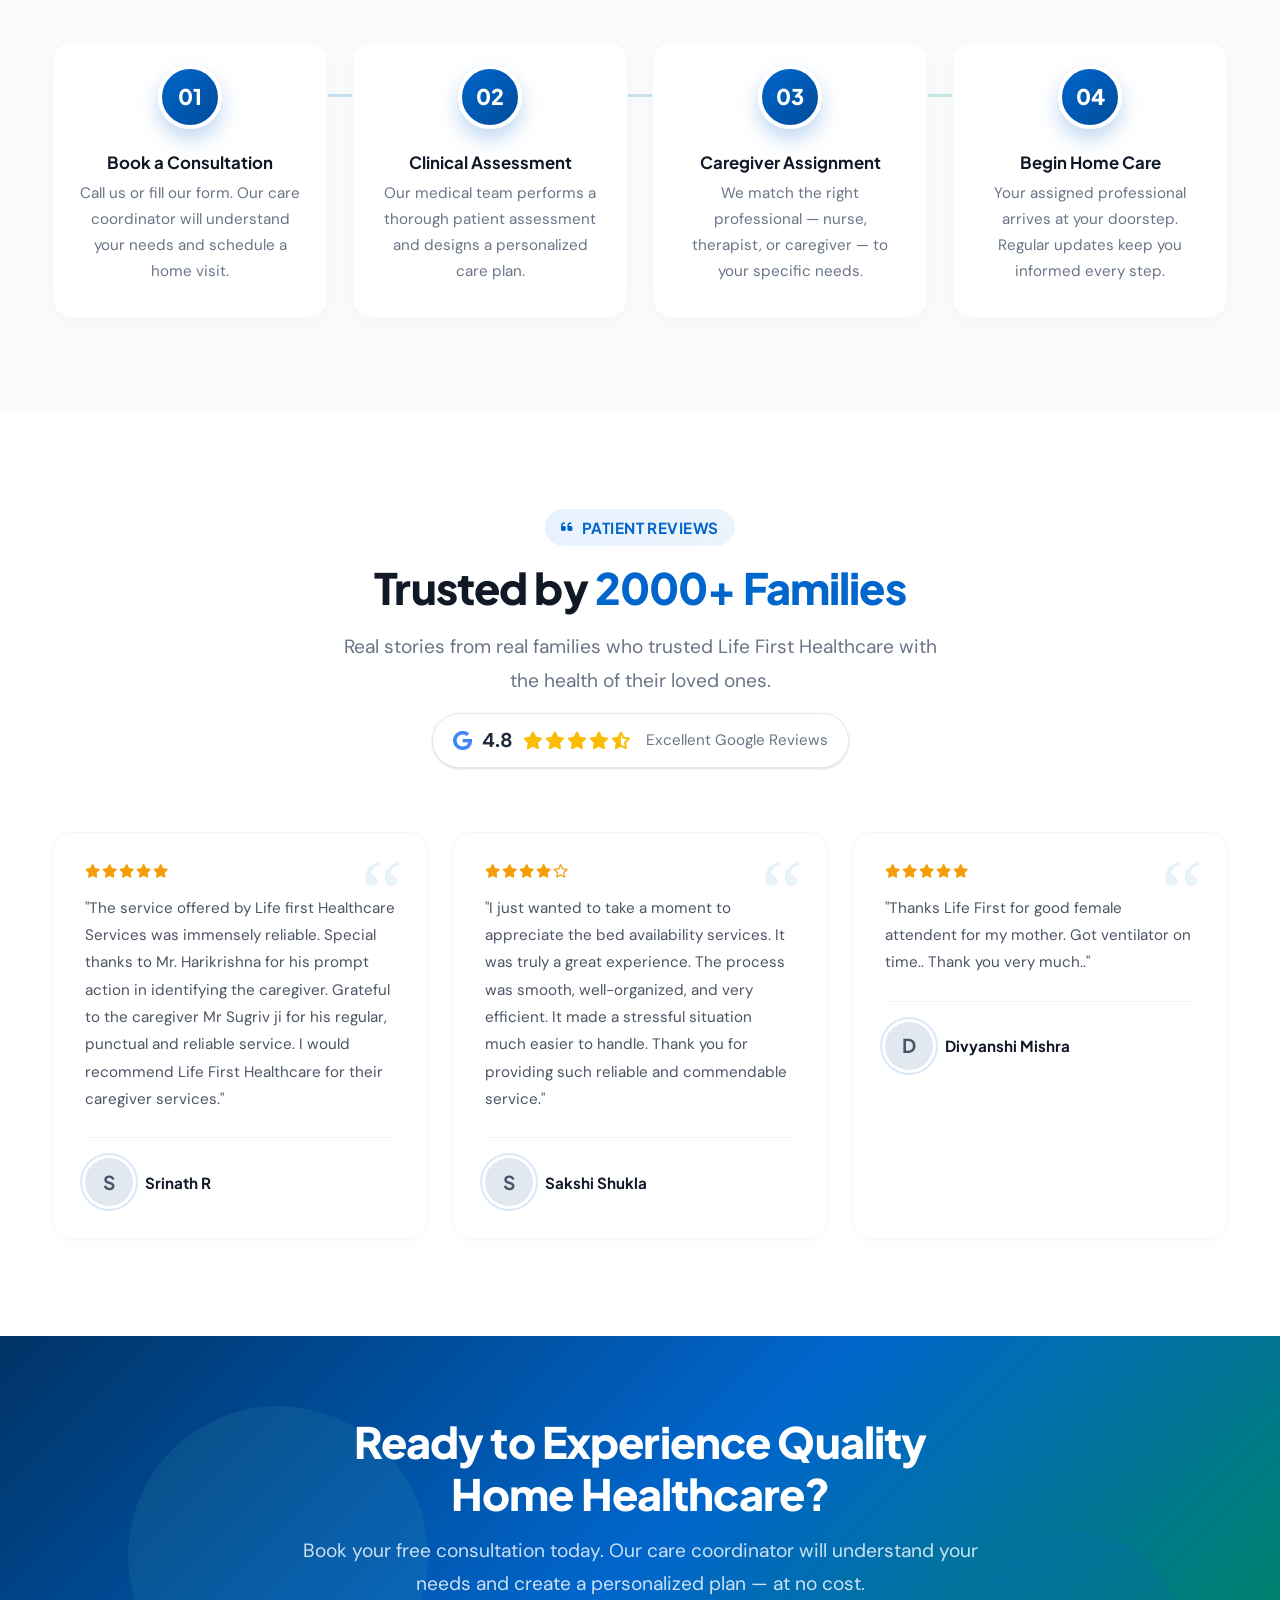
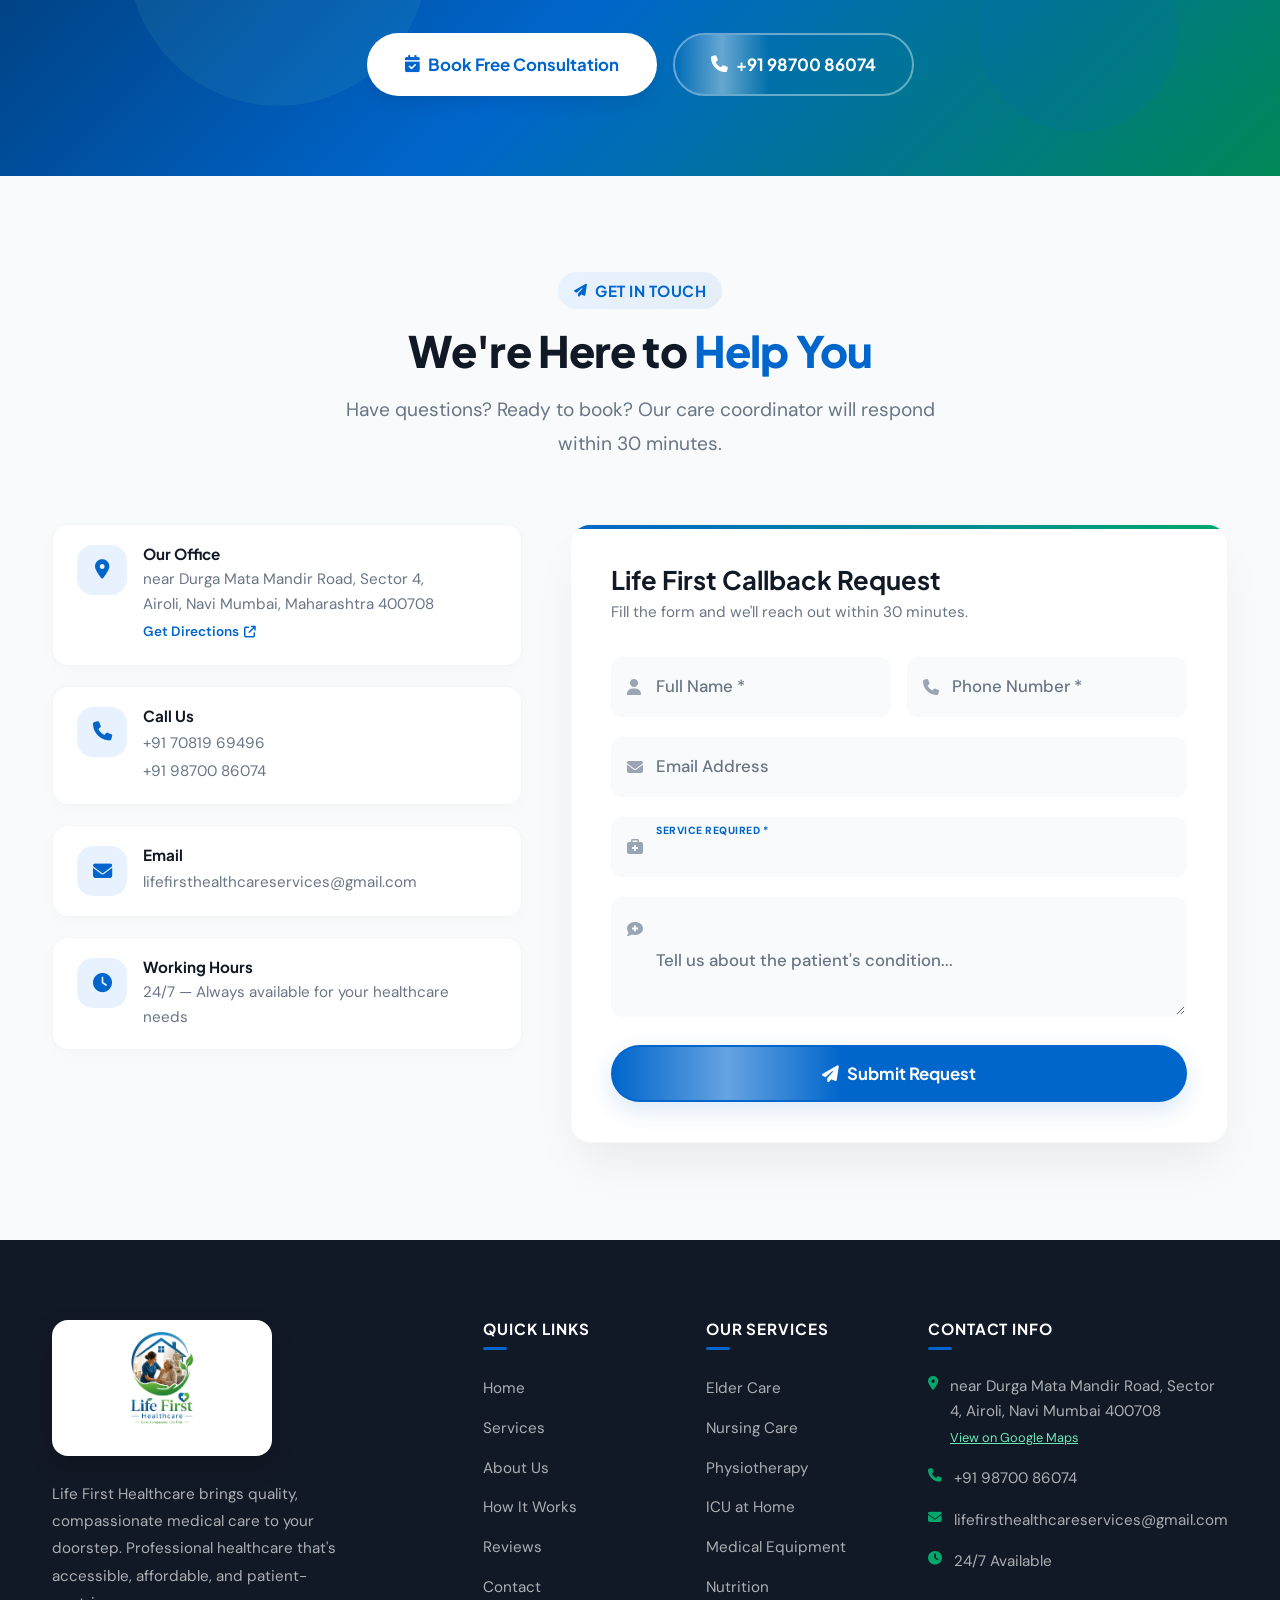
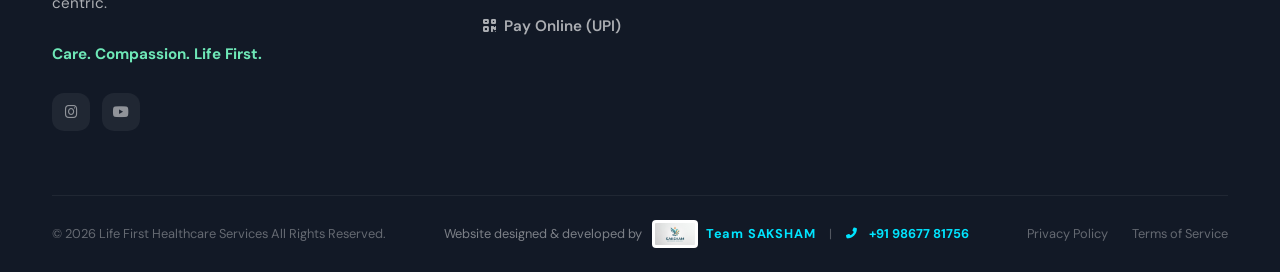
==== commit ff772b4d: "Mobile Debug Pass: Fixed 5 bugs - missing --text-2xs token, duplicate CSS rule, trust-item min-width" ====
--- a/index.html
+++ b/index.html
@@ -22,7 +22,7 @@
   <link rel="stylesheet" href="https://cdnjs.cloudflare.com/ajax/libs/font-awesome/6.5.1/css/all.min.css" />
 
   <!-- Stylesheet -->
-  <link rel="stylesheet" href="./assets/css/styles.css?v=37" />
+  <link rel="stylesheet" href="./assets/css/styles.css?v=38" />
 
   <!-- Favicon -->
   <link rel="icon" type="image/png" href="./assets/images/logo.png?v=2" />
@@ -446,7 +446,7 @@
         <div class="about-content reveal d2">
           <span class="section-label"><i class="fas fa-info-circle"></i> About Us</span>
           
-          <div class="message-card" style="background: var(--white); border-radius: var(--radius-lg); padding: var(--sp-8); box-shadow: var(--shadow-sm); border: 1px solid var(--gray-200); font-family: 'DM Sans', sans-serif;">
+          <div class="message-card" style="background: var(--white); border-radius: var(--r-lg); padding: var(--sp-8); box-shadow: var(--shadow-sm); border: 1px solid var(--gray-200); font-family: 'DM Sans', sans-serif;">
             
             <h3 style="font-size: 1.45rem; color: var(--gray-900); font-weight: 800; margin-bottom: var(--sp-3); font-family: var(--font-heading); display: flex; align-items: center; gap: 10px;">
               <i class="fas fa-user-nurse" style="color: var(--primary);"></i> Expert Nursing Care Across Mumbai
@@ -479,10 +479,10 @@
                   We cover all major locations across:
                 </p>
                 <div style="display: flex; flex-direction: column; gap: 6px;">
-                  <span style="background: var(--primary-light); color: var(--primary-dark); padding: 4px 10px; border-radius: var(--radius-sm); font-size: 0.85rem; font-weight: 600; text-align: center;">Mumbai City</span>
-                  <span style="background: var(--primary-light); color: var(--primary-dark); padding: 4px 10px; border-radius: var(--radius-sm); font-size: 0.85rem; font-weight: 600; text-align: center;">Mumbai Suburbs</span>
-                  <span style="background: var(--primary-light); color: var(--primary-dark); padding: 4px 10px; border-radius: var(--radius-sm); font-size: 0.85rem; font-weight: 600; text-align: center;">Navi Mumbai</span>
-                  <span style="background: var(--primary-light); color: var(--primary-dark); padding: 4px 10px; border-radius: var(--radius-sm); font-size: 0.85rem; font-weight: 600; text-align: center;">Thane Region</span>
+                  <span style="background: var(--primary-light); color: var(--primary-dark); padding: 4px 10px; border-radius: var(--r-sm); font-size: 0.85rem; font-weight: 600; text-align: center;">Mumbai City</span>
+                  <span style="background: var(--primary-light); color: var(--primary-dark); padding: 4px 10px; border-radius: var(--r-sm); font-size: 0.85rem; font-weight: 600; text-align: center;">Mumbai Suburbs</span>
+                  <span style="background: var(--primary-light); color: var(--primary-dark); padding: 4px 10px; border-radius: var(--r-sm); font-size: 0.85rem; font-weight: 600; text-align: center;">Navi Mumbai</span>
+                  <span style="background: var(--primary-light); color: var(--primary-dark); padding: 4px 10px; border-radius: var(--r-sm); font-size: 0.85rem; font-weight: 600; text-align: center;">Thane Region</span>
                 </div>
               </div>
             </div>
@@ -492,7 +492,7 @@
                 <h4 style="font-size: 0.95rem; color: var(--gray-800); font-weight: 700; margin-bottom: 2px;">Care Coordinator</h4>
                 <p style="color: var(--gray-500); font-size: 0.85rem; margin-bottom: 0;">Mr. Hare Krishna (Care Navigator)</p>
               </div>
-              <a href="tel:+919870086074" class="btn btn-primary btn-sm" style="font-size: 0.85rem; display: inline-flex; align-items: center; gap: 6px; padding: 8px 16px; border-radius: var(--radius-md); font-weight: 700; text-decoration: none;">
+              <a href="tel:+919870086074" class="btn btn-primary btn-sm" style="font-size: 0.85rem; display: inline-flex; align-items: center; gap: 6px; padding: 8px 16px; border-radius: var(--r-md); font-weight: 700; text-decoration: none;">
                 <i class="fas fa-phone"></i> +91 98700 86074
               </a>
             </div>
@@ -502,7 +502,7 @@
               <span style="font-size: 0.9rem; color: var(--gray-500); display: flex; align-items: center; gap: 5px;">
                 <i class="fab fa-google" style="color: #4285F4;"></i> Verified Google Business Listing
               </span>
-              <a href="https://www.google.com/search?q=life+first+healthcare+services+navi+mumbai+reviews" target="_blank" rel="noopener" class="btn btn-outline-primary" style="font-size: 0.85rem; padding: 6px 14px; text-decoration: none; display: inline-flex; align-items: center; gap: 5px; border-radius: var(--radius-md); font-weight: 600;">
+              <a href="https://www.google.com/search?q=life+first+healthcare+services+navi+mumbai+reviews" target="_blank" rel="noopener" class="btn btn-outline-primary" style="font-size: 0.85rem; padding: 6px 14px; text-decoration: none; display: inline-flex; align-items: center; gap: 5px; border-radius: var(--r-md); font-weight: 600;">
                 Check Our Reviews <i class="fas fa-arrow-up-right-from-square" style="font-size: 0.75rem;"></i>
               </a>
             </div>
--- a/assets/css/styles.css
+++ b/assets/css/styles.css
@@ -49,6 +49,7 @@
   --font-body: 'DM Sans', -apple-system, sans-serif;
 
   /* Fluid Sizing */
+  --text-2xs: 0.7rem;
   --text-xs: 0.8rem;
   --text-sm: 0.95rem;
   --text-base: 1.05rem;
@@ -2446,9 +2447,6 @@
 
   .nav-overlay.active { opacity: 1; visibility: visible; }
 
-  .hero { min-height: 85vh; }
-  .hero-stats-bar { flex-direction: column; gap: var(--sp-4); align-items: center; }
-
   .services-grid { grid-template-columns: 1fr; }
   .form-row { grid-template-columns: 1fr; }
   
@@ -2480,9 +2478,8 @@
   .steps-grid::before { display: none; }
   .testimonials-grid { grid-template-columns: 1fr; }
   
-  .about-checklist { grid-template-columns: 1fr; }
   .trust-grid { gap: var(--sp-4); }
-  .trust-item { flex: 1; min-width: 160px; }
+  .trust-item { flex: 1; }
   .cta-buttons { flex-direction: column; align-items: center; width: 100%; }
   .cta-buttons .btn { width: 100%; text-align: center; justify-content: center; }
 
@@ -2516,6 +2513,7 @@
   }
   
   .hero { min-height: 75vh; }
+  .hero-stats-bar { flex-direction: column; gap: var(--sp-4); align-items: center; }
   .hero h1 { font-size: 2.3rem !important; line-height: 1.15; letter-spacing: -0.03em; }
   .hero-subtitle { font-size: 1.05rem; line-height: 1.5; margin-bottom: var(--sp-6); opacity: 0.95; max-width: 95%; margin-inline: auto; }
   .hero-ekg { bottom: 20px; }
